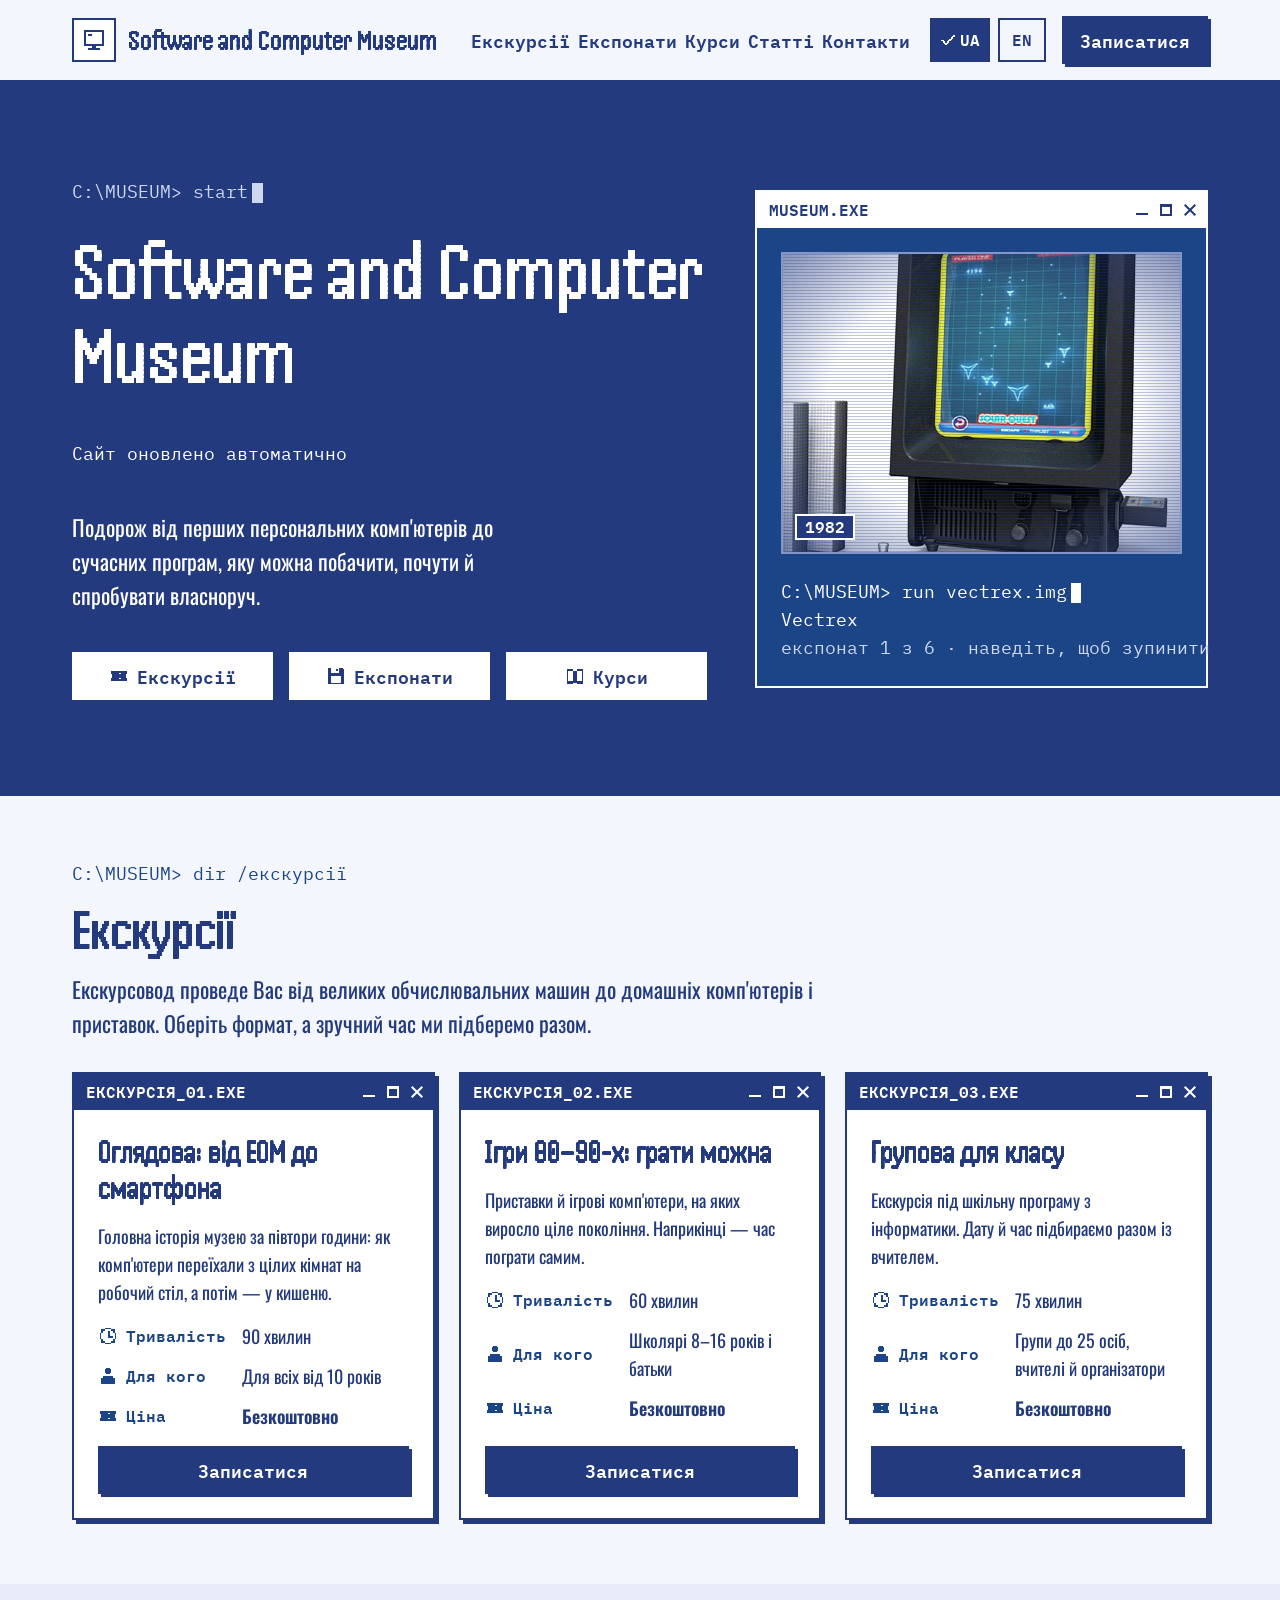
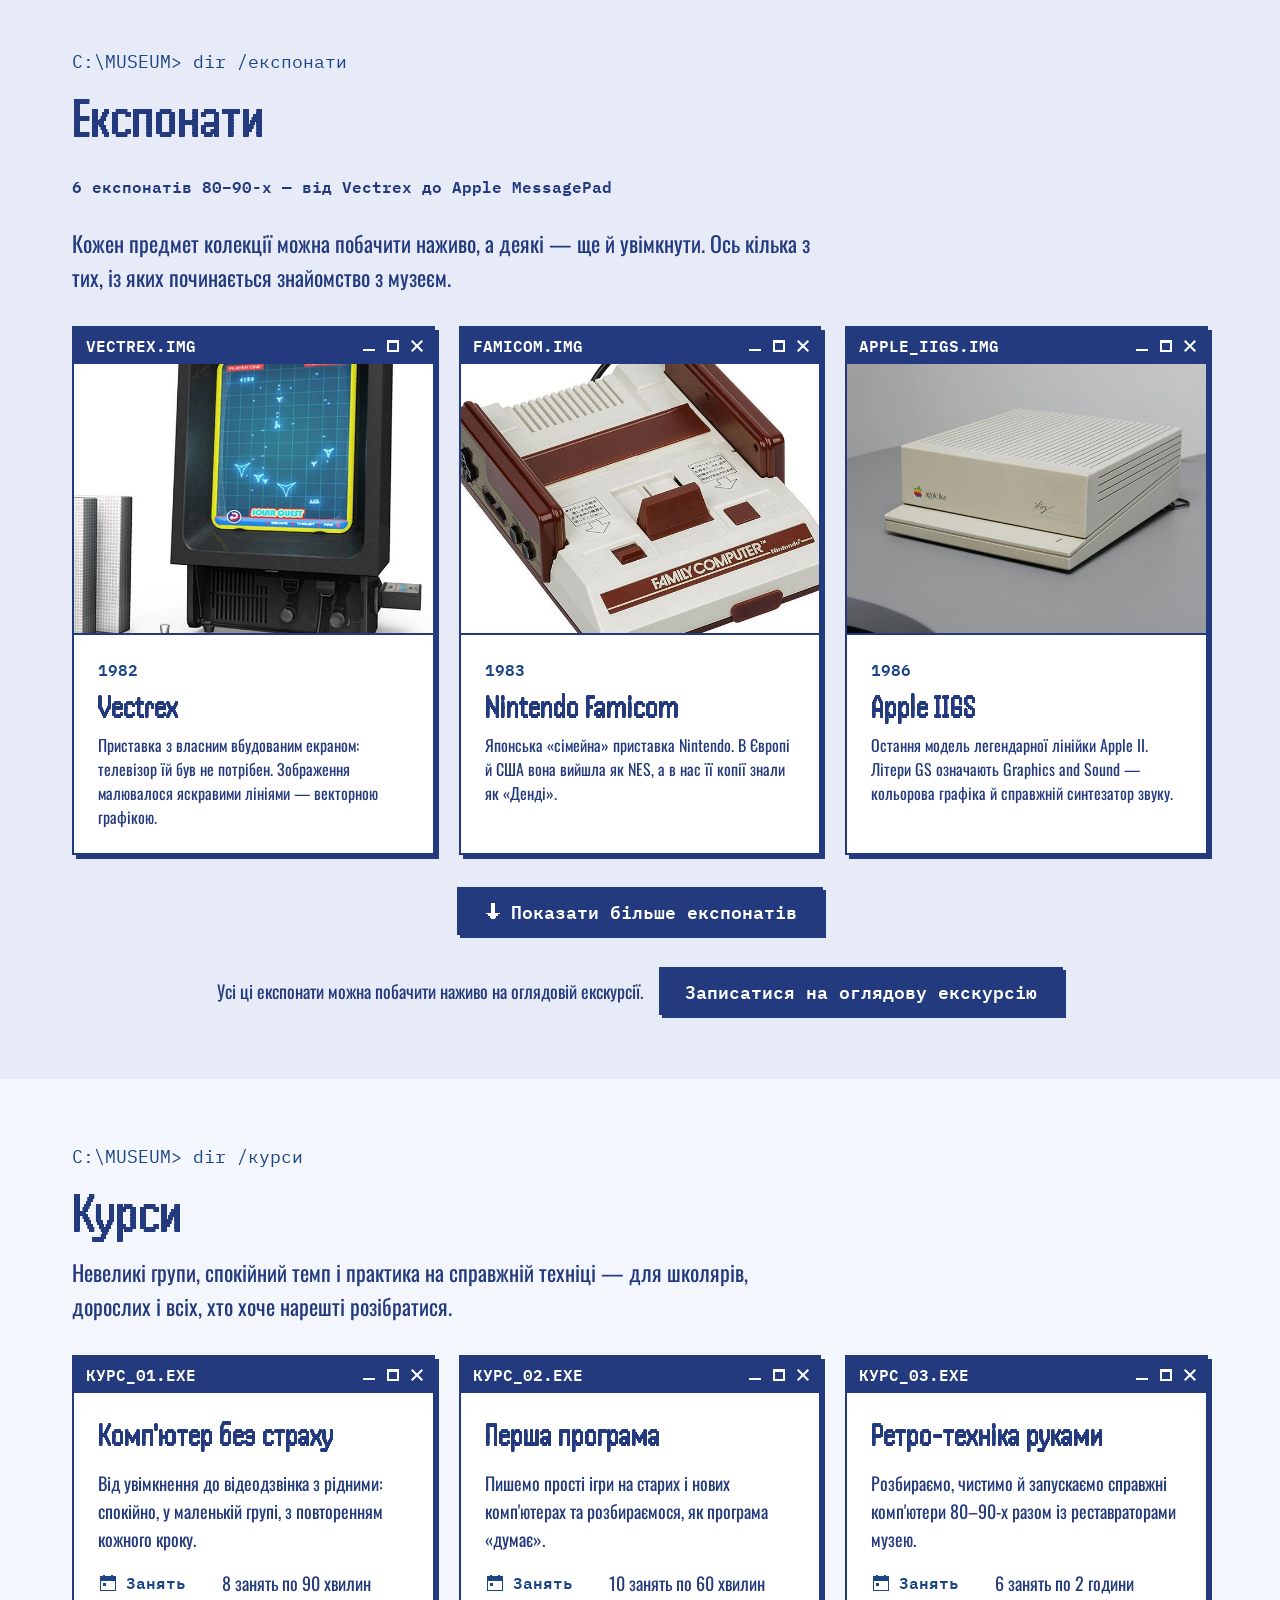
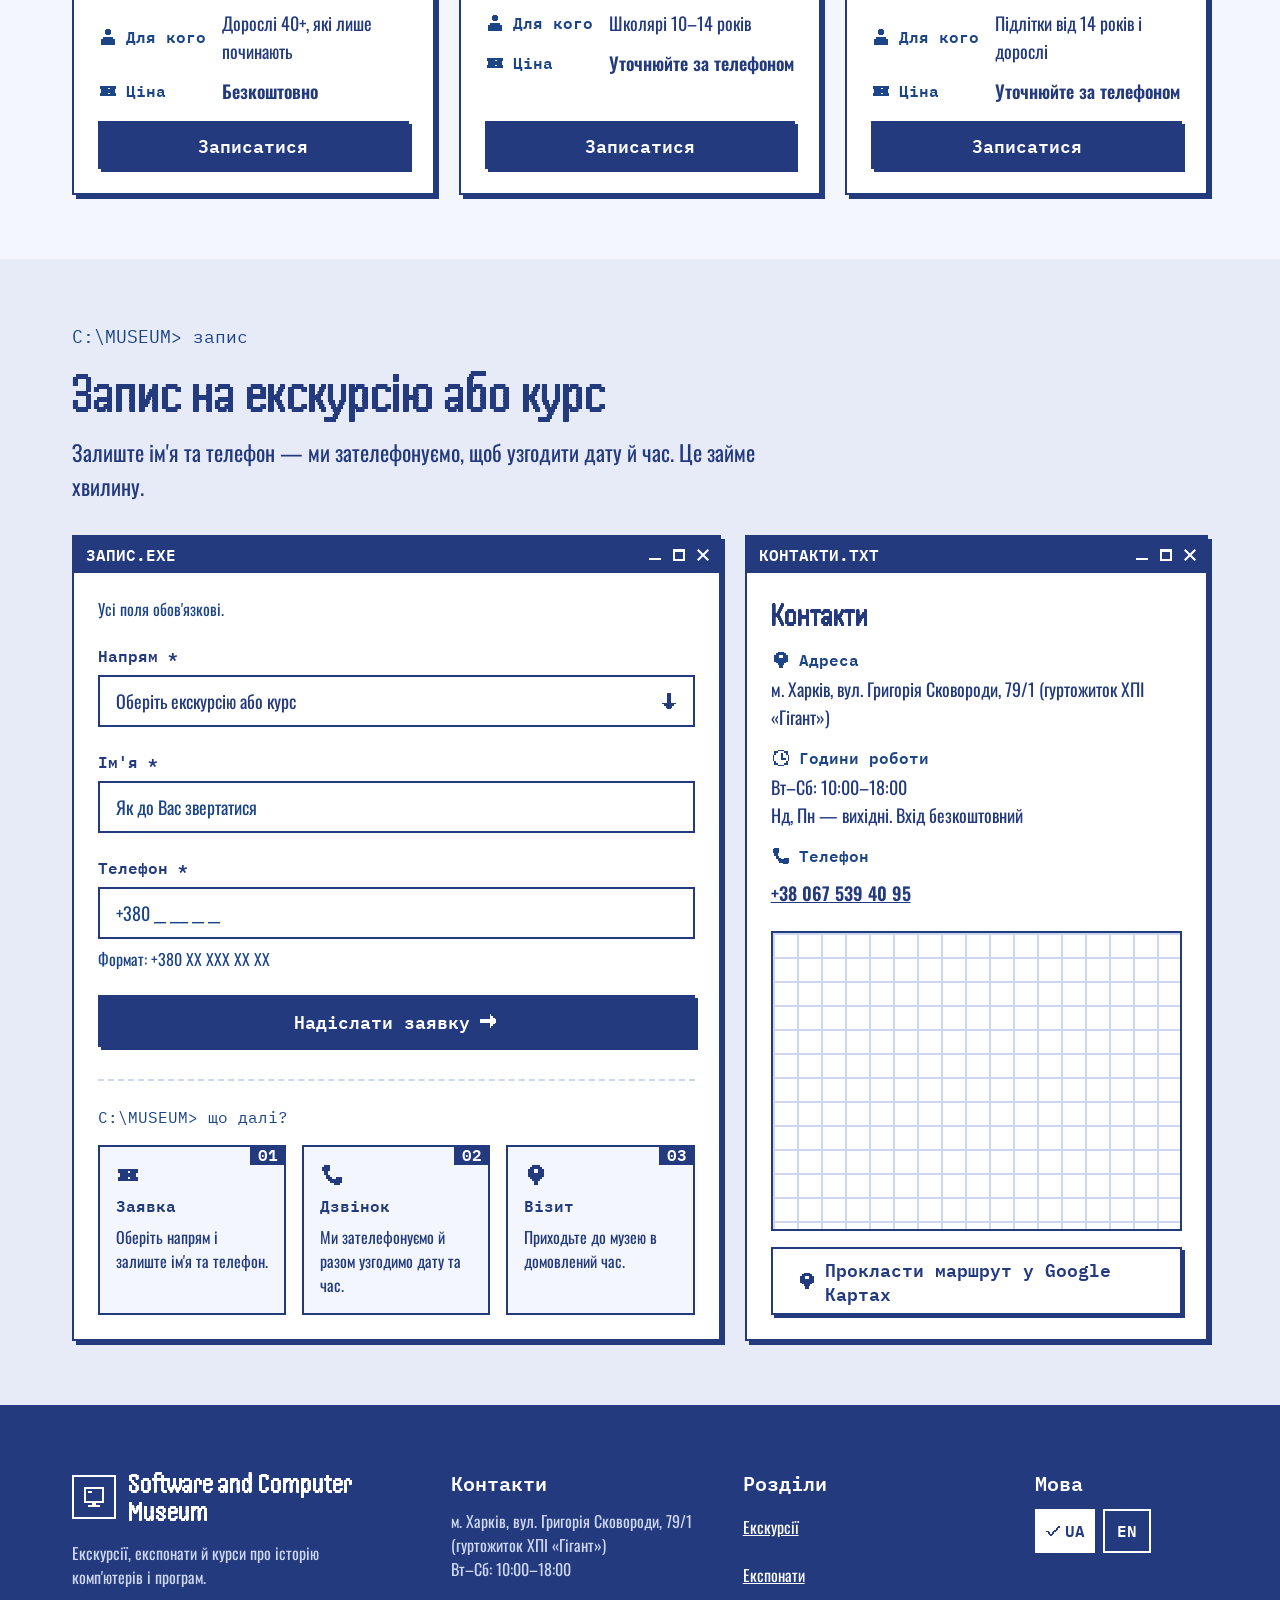
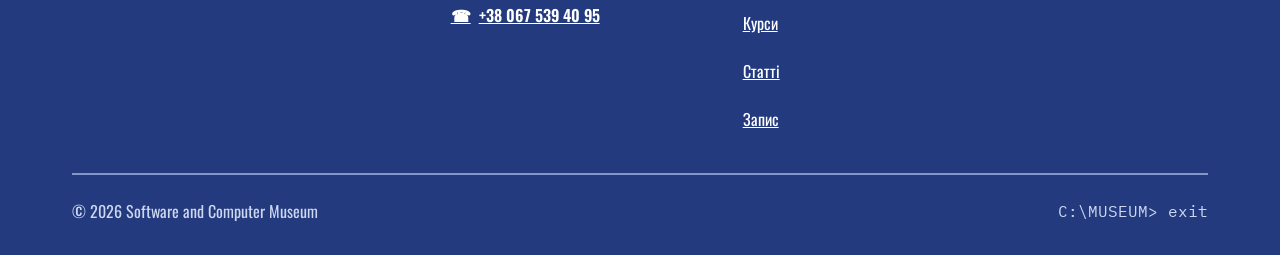
==== index.html @ fd99e664 "Заповнити порожнє місце під формою запису блоком «що далі?» Під кнопкою «Надіслати заявку» — три кро" ====
<!doctype html>
<html lang="uk">
<head>
  <meta charset="utf-8">
  <meta name="viewport" content="width=device-width, initial-scale=1">
  <title>Software and Computer Museum</title>
  <meta name="description" content="Екскурсії, експонати й курси про історію комп'ютерів і програм.">
  <link rel="stylesheet" href="assets/css/fonts.css?v=20261114h">
  <link rel="stylesheet" href="assets/css/tokens.css?v=20261114h">
  <link rel="stylesheet" href="assets/css/site.css?v=20261114h">
</head>
<body id="top">

<!-- Піксельні піктограми 12×12 -->
<svg width="0" height="0" style="position: absolute;" aria-hidden="true" focusable="false">
  <symbol id="ic-monitor" viewBox="0 0 12 12"><path fill-rule="evenodd" shape-rendering="crispEdges" d="M1 1h10v8H1zM2 2v6h8V2zM3 3h2v1H3zM5 9h2v1H5zM3 10h6v1H3z"/></symbol>
  <symbol id="ic-floppy" viewBox="0 0 12 12"><path fill-rule="evenodd" shape-rendering="crispEdges" d="M1 1h9v1h1v9H1zM3 1h5v3H3zM6 2h1v1H6zM3 6h6v4H3z"/></symbol>
  <symbol id="ic-clock" viewBox="0 0 12 12"><path fill-rule="evenodd" shape-rendering="crispEdges" d="M4 1h4v1h2v2h1v4h-1v2H8v1H4v-1H2V8H1V4h1V2h2zM4 2h4v1h1v1h1v4H9v1H8v1H4V9H3V8H2V4h1V3h1zM6 3h1v3h2v1H6z"/></symbol>
  <symbol id="ic-person" viewBox="0 0 12 12"><path fill-rule="evenodd" shape-rendering="crispEdges" d="M5 1h2v1h1v2H7v1H5V4H4V2h1zM3 6h6v1h1v4H2V7h1z"/></symbol>
  <symbol id="ic-ticket" viewBox="0 0 12 12"><path fill-rule="evenodd" shape-rendering="crispEdges" d="M1 3h10v2h-1v2h1v2H1V7h1V5H1zM6 4h1v1H6zM6 7h1v1H6z"/></symbol>
  <symbol id="ic-calendar" viewBox="0 0 12 12"><path fill-rule="evenodd" shape-rendering="crispEdges" d="M1 2h10v9H1zM2 5h8v5H2zM3 1h1v1H3zM8 1h1v1H8zM3 6h2v2H3z"/></symbol>
  <symbol id="ic-arrow-right" viewBox="0 0 12 12"><path shape-rendering="crispEdges" d="M1 5h6V2h1v1h1v1h1v1h1v2h-1v1H9v1H8v1H7V7H1z"/></symbol>
  <symbol id="ic-arrow-down" viewBox="0 0 12 12"><path shape-rendering="crispEdges" d="M5 1V7H2v1h1v1h1v1h1v1h2v-1h1V9h1V8h1V7H7V1z"/></symbol>
  <symbol id="ic-check" viewBox="0 0 12 12"><path shape-rendering="crispEdges" d="M1 6h2v1h1v1h1V7h1V6h1V5h1V4h1V3h1V2h1v2h-1v1H9v1H8v1H7v1H6v1H5v1H4V9H3V8H2V7H1z"/></symbol>
  <symbol id="ic-alert" viewBox="0 0 12 12"><path fill-rule="evenodd" shape-rendering="crispEdges" d="M1 1h10v10H1zM2 2v8h8V2zM5 3h2v4H5zM5 8h2v1H5z"/></symbol>
  <symbol id="ic-phone" viewBox="0 0 12 12"><path fill-rule="evenodd" shape-rendering="crispEdges" d="M2 1h3v3H4v2h1v1h1v1h2V7h3v3h-1v1H7v-1H5V9H4V8H3V6H2V4H1V2h1z"/></symbol>
  <symbol id="ic-pin" viewBox="0 0 12 12"><path fill-rule="evenodd" shape-rendering="crispEdges" d="M4 1h4v1h1v1h1v4H9v1H8v1H7v2H5V9H4V8H3V7H2V3h1V2h1zM5 3h2v2H5z"/></symbol>
  <symbol id="ic-book" viewBox="0 0 12 12"><path fill-rule="evenodd" shape-rendering="crispEdges" d="M1 2h4v1h2V2h4v9H7v-1H5v1H1zM2 3h3v6H2zM7 3h3v6H7z"/></symbol>
  <symbol id="ic-menu" viewBox="0 0 12 12"><path shape-rendering="crispEdges" d="M1 2h10v2H1zM1 5h10v2H1zM1 8h10v2H1z"/></symbol>
  <symbol id="ic-close" viewBox="0 0 12 12"><path shape-rendering="crispEdges" d="M1 1h2v1h1v1h1v1h2V3h1V2h1V1h2v2h-1v1H9v1H8v2h1v1h1v1h1v2H9v-1H8V9H7V8H5v1H4v1H3v1H1V9h1V8h1V7h1V5H3V4H2V3H1z"/></symbol>
</svg>

<a class="skip" href="#main" data-i18n="k1">Перейти до основного вмісту</a>

<!-- 1. ШАПКА -->
<header class="hdr">
  <div class="wrap hdr-bar">
    <a class="logo hdr-logo" href="#top" data-i18n-attr="aria-label:k2" aria-label="Software and Computer Museum — на початок сторінки">
      <span class="logo-box"><svg class="ic i-l" aria-hidden="true"><use href="#ic-monitor"/></svg></span>
      <span class="disp logo-name">Software and Computer Museum</span>
    </a>
    <nav class="nav" data-i18n-attr="aria-label:k4" aria-label="Розділи сторінки">
      <a class="nl" href="#tours" data-section="tours" aria-current="false"><svg class="ic i-s" aria-hidden="true"><use href="#ic-arrow-right"/></svg><span data-i18n="k5">Екскурсії</span></a>
      <a class="nl" href="#exhibits" data-section="exhibits" aria-current="false"><svg class="ic i-s" aria-hidden="true"><use href="#ic-arrow-right"/></svg><span data-i18n="k6">Експонати</span></a>
      <a class="nl" href="#courses" data-section="courses" aria-current="false"><svg class="ic i-s" aria-hidden="true"><use href="#ic-arrow-right"/></svg><span data-i18n="k7">Курси</span></a>
      <a class="nl" href="articles.html" aria-current="false" data-href-uk="articles.html" data-href-en="articles-en.html"><svg class="ic i-s" aria-hidden="true"><use href="#ic-arrow-right"/></svg><span data-i18n="k148">Статті</span></a>
      <a class="nl" href="#contacts" data-section="contacts" aria-current="false"><svg class="ic i-s" aria-hidden="true"><use href="#ic-arrow-right"/></svg><span data-i18n="k8">Контакти</span></a>
    </nav>
    <div class="hdr-actions">
      <div class="langs" role="group" data-i18n-attr="aria-label:k9" aria-label="Мова сайту">
        <button type="button" class="lang" data-lang="uk" aria-pressed="true" data-i18n-attr="aria-label:k10" aria-label="UA — українська"><svg class="ic i-s" aria-hidden="true"><use href="#ic-check"/></svg>UA</button>
        <button type="button" class="lang" data-lang="en" lang="en" aria-pressed="false" data-i18n-attr="aria-label:k12" aria-label="EN — English"><svg class="ic i-s" aria-hidden="true"><use href="#ic-check"/></svg>EN</button>
      </div>
      <a class="btn" href="#booking" data-i18n="k14">Записатися</a>
    </div>
    <button type="button" class="btn btn-ghost burger" aria-expanded="false" aria-controls="mobile-menu">
      <span class="burger-closed" style="display: inline-flex; align-items: center; gap: var(--space-2);"><svg class="ic i-l" aria-hidden="true"><use href="#ic-menu"/></svg><span data-i18n="k15">Меню</span></span>
      <span class="burger-open" style="display: inline-flex; align-items: center; gap: var(--space-2);" hidden><svg class="ic i-l" aria-hidden="true"><use href="#ic-close"/></svg><span class="sr-only" data-i18n="k16">Закрити</span></span>
    </button>
  </div>
  <div class="wrap mmenu" id="mobile-menu" hidden>
    <nav class="mnav" data-i18n-attr="aria-label:k17" aria-label="Розділи сторінки (мобільне меню)">
      <a class="ml" href="#tours" data-section="tours" aria-current="false"><span data-i18n="k5">Екскурсії</span><svg class="ic i-m go" aria-hidden="true"><use href="#ic-arrow-right"/></svg><span class="here" aria-hidden="true"><svg class="ic i-s"><use href="#ic-check"/></svg><span data-i18n="k18">ви тут</span></span></a>
      <a class="ml" href="#exhibits" data-section="exhibits" aria-current="false"><span data-i18n="k6">Експонати</span><svg class="ic i-m go" aria-hidden="true"><use href="#ic-arrow-right"/></svg><span class="here" aria-hidden="true"><svg class="ic i-s"><use href="#ic-check"/></svg><span data-i18n="k18">ви тут</span></span></a>
      <a class="ml" href="#courses" data-section="courses" aria-current="false"><span data-i18n="k7">Курси</span><svg class="ic i-m go" aria-hidden="true"><use href="#ic-arrow-right"/></svg><span class="here" aria-hidden="true"><svg class="ic i-s"><use href="#ic-check"/></svg><span data-i18n="k18">ви тут</span></span></a>
      <a class="ml" href="articles.html" aria-current="false" data-href-uk="articles.html" data-href-en="articles-en.html"><span data-i18n="k148">Статті</span><svg class="ic i-m go" aria-hidden="true"><use href="#ic-arrow-right"/></svg><span class="here" aria-hidden="true"><svg class="ic i-s"><use href="#ic-check"/></svg><span data-i18n="k18">ви тут</span></span></a>
      <a class="ml" href="#contacts" data-section="contacts" aria-current="false"><span data-i18n="k8">Контакти</span><svg class="ic i-m go" aria-hidden="true"><use href="#ic-arrow-right"/></svg><span class="here" aria-hidden="true"><svg class="ic i-s"><use href="#ic-check"/></svg><span data-i18n="k18">ви тут</span></span></a>
    </nav>
    <div class="mmenu-actions">
      <div class="langs" role="group" data-i18n-attr="aria-label:k9" aria-label="Мова сайту">
        <button type="button" class="lang" data-lang="uk" aria-pressed="true" data-i18n-attr="aria-label:k10" aria-label="UA — українська"><svg class="ic i-s" aria-hidden="true"><use href="#ic-check"/></svg>UA</button>
        <button type="button" class="lang" data-lang="en" lang="en" aria-pressed="false" data-i18n-attr="aria-label:k12" aria-label="EN — English"><svg class="ic i-s" aria-hidden="true"><use href="#ic-check"/></svg>EN</button>
      </div>
      <a class="btn" href="#booking" data-close-menu data-i18n="k14">Записатися</a>
    </div>
  </div>
</header>

<main id="main">

<!-- 2. ПЕРШИЙ ЕКРАН -->
<section class="hero" data-theme="dark" aria-labelledby="hero-title">
  <div class="wrap hero-grid">
    <div class="hero-text">
      <p class="mono prompt" aria-hidden="true"><span data-i18n="k19">C:\MUSEUM&gt; start</span><span class="cursor"></span></p>
      <h1 id="hero-title" class="disp h1" data-i18n="k3">Software and Computer Museum</h1>
      <p class="mono">Сайт оновлено автоматично</p>
      <p class="lead" data-i18n="k20">Подорож від перших персональних комп'ютерів до сучасних програм, яку можна побачити, почути й спробувати власноруч.</p>
      <div class="hero-btns">
        <a class="btn" href="#tours"><svg class="ic i-m" aria-hidden="true"><use href="#ic-ticket"/></svg><span data-i18n="k5">Екскурсії</span></a>
        <a class="btn" href="#exhibits"><svg class="ic i-m" aria-hidden="true"><use href="#ic-floppy"/></svg><span data-i18n="k6">Експонати</span></a>
        <a class="btn" href="#courses"><svg class="ic i-m" aria-hidden="true"><use href="#ic-book"/></svg><span data-i18n="k7">Курси</span></a>
      </div>
    </div>
    <div class="win decor" aria-hidden="true">
      <div class="wtitle"><span data-i18n="k21">MUSEUM.EXE</span><span class="wctl"><span></span><span></span><span></span></span></div>
      <div class="decor-body">
        <div class="decor-screen">
          <img class="decor-img" src="assets/img/exhibits/vectrex.jpg" alt="" decoding="async">
          <img class="decor-img decor-next" alt="" decoding="async" hidden>
          <span class="decor-scan"></span>
          <span class="decor-year mono">1982</span>
        </div>
        <pre class="mono decor-pre"><span class="decor-cmd">C:\MUSEUM&gt; run vectrex.img</span><span class="cursor decor-cursor"></span>
<span class="decor-name">Vectrex</span>
<span class="muted decor-count">експонат 1 з 6 · наведіть, щоб зупинити</span></pre>
      </div>
    </div>
  </div>
</section>

<!-- 3. ЕКСКУРСІЇ -->
<section id="tours" class="sec" aria-labelledby="tours-title">
  <div class="wrap">
    <div class="sec-head">
      <p class="mono prompt" aria-hidden="true" data-i18n="k24">C:\MUSEUM&gt; dir /екскурсії</p>
      <h2 id="tours-title" class="disp h2" data-i18n="k5">Екскурсії</h2>
      <p class="lead" data-i18n="k25">Екскурсовод проведе Вас від великих обчислювальних машин до домашніх комп'ютерів і приставок. Оберіть формат, а зручний час ми підберемо разом.</p>
    </div>
    <div class="g3">

      <article class="win card">
        <div class="wtitle" aria-hidden="true"><span data-i18n="k26">ЕКСКУРСІЯ_01.EXE</span><span class="wctl"><span></span><span></span><span></span></span></div>
        <div class="winbody">
          <h3 class="disp ct" data-i18n="k27">Оглядова: від ЕОМ до смартфона</h3>
          <p data-i18n="k28">Головна історія музею за півтори години: як комп'ютери переїхали з цілих кімнат на робочий стіл, а потім — у кишеню.</p>
          <dl class="facts">
            <dt class="lbl"><svg class="ic i-m" aria-hidden="true"><use href="#ic-clock"/></svg><span data-i18n="k29">Тривалість</span></dt>
            <dd data-i18n="k30">90 хвилин</dd>
            <dt class="lbl"><svg class="ic i-m" aria-hidden="true"><use href="#ic-person"/></svg><span data-i18n="k31">Для кого</span></dt>
            <dd data-i18n="k32">Для всіх від 10 років</dd>
            <dt class="lbl"><svg class="ic i-m" aria-hidden="true"><use href="#ic-ticket"/></svg><span data-i18n="k33">Ціна</span></dt>
            <dd class="price"><strong data-i18n="k34">Безкоштовно</strong></dd>
          </dl>
          <a class="btn" href="#booking" data-book="t1" data-i18n="k14" data-i18n-attr="aria-label:k36" aria-label="Записатися на оглядову екскурсію">Записатися</a>
        </div>
      </article>

      <article class="win card">
        <div class="wtitle" aria-hidden="true"><span data-i18n="k37">ЕКСКУРСІЯ_02.EXE</span><span class="wctl"><span></span><span></span><span></span></span></div>
        <div class="winbody">
          <h3 class="disp ct" data-i18n="k38">Ігри 80–90-х: грати можна</h3>
          <p data-i18n="k39">Приставки й ігрові комп'ютери, на яких виросло ціле покоління. Наприкінці — час пограти самим.</p>
          <dl class="facts">
            <dt class="lbl"><svg class="ic i-m" aria-hidden="true"><use href="#ic-clock"/></svg><span data-i18n="k29">Тривалість</span></dt>
            <dd data-i18n="k40">60 хвилин</dd>
            <dt class="lbl"><svg class="ic i-m" aria-hidden="true"><use href="#ic-person"/></svg><span data-i18n="k31">Для кого</span></dt>
            <dd data-i18n="k41">Школярі 8–16 років і батьки</dd>
            <dt class="lbl"><svg class="ic i-m" aria-hidden="true"><use href="#ic-ticket"/></svg><span data-i18n="k33">Ціна</span></dt>
            <dd class="price"><strong data-i18n="k42">Безкоштовно</strong></dd>
          </dl>
          <a class="btn" href="#booking" data-book="t2" data-i18n="k14" data-i18n-attr="aria-label:k43" aria-label="Записатися на екскурсію «Ігри 80–90-х»">Записатися</a>
        </div>
      </article>

      <article class="win card">
        <div class="wtitle" aria-hidden="true"><span data-i18n="k44">ЕКСКУРСІЯ_03.EXE</span><span class="wctl"><span></span><span></span><span></span></span></div>
        <div class="winbody">
          <h3 class="disp ct" data-i18n="k45">Групова для класу</h3>
          <p data-i18n="k46">Екскурсія під шкільну програму з інформатики. Дату й час підбираємо разом із вчителем.</p>
          <dl class="facts">
            <dt class="lbl"><svg class="ic i-m" aria-hidden="true"><use href="#ic-clock"/></svg><span data-i18n="k29">Тривалість</span></dt>
            <dd data-i18n="k47">75 хвилин</dd>
            <dt class="lbl"><svg class="ic i-m" aria-hidden="true"><use href="#ic-person"/></svg><span data-i18n="k31">Для кого</span></dt>
            <dd data-i18n="k48">Групи до 25 осіб, вчителі й організатори</dd>
            <dt class="lbl"><svg class="ic i-m" aria-hidden="true"><use href="#ic-ticket"/></svg><span data-i18n="k33">Ціна</span></dt>
            <dd class="price"><strong data-i18n="k49">Безкоштовно</strong></dd>
          </dl>
          <a class="btn" href="#booking" data-book="t3" data-i18n="k14" data-i18n-attr="aria-label:k50" aria-label="Записатися на групову екскурсію для класу">Записатися</a>
        </div>
      </article>

    </div>
  </div>
</section>

<!-- 4. ЕКСПОНАТИ -->
<section id="exhibits" class="sec sec-alt" aria-labelledby="exhibits-title">
  <div class="wrap">
    <div class="sec-head">
      <p class="mono prompt" aria-hidden="true" data-i18n="k51">C:\MUSEUM&gt; dir /експонати</p>
      <h2 id="exhibits-title" class="disp h2" data-i18n="k6">Експонати</h2>
      <p class="lbl" data-i18n="k147">6 експонатів 80–90-х — від Vectrex до Apple MessagePad</p>
      <p class="lead" data-i18n="k52">Кожен предмет колекції можна побачити наживо, а деякі — ще й увімкнути. Ось кілька з тих, із яких починається знайомство з музеєм.</p>
    </div>
    <div class="g3" id="exhibits-grid">

      <article class="win card card-exhibit">
        <div class="wtitle" aria-hidden="true"><span data-i18n="k53">VECTREX.IMG</span><span class="wctl"><span></span><span></span><span></span></span></div>
        <div class="ph ph-photo">
          <img src="assets/img/exhibits/vectrex.jpg" alt="Ігрова приставка Vectrex із вбудованим векторним екраном і контролером" data-i18n-attr="alt:k54" loading="lazy" decoding="async">
        </div>
        <div class="winbody">
          <p class="lbl year">1982</p>
          <h3 class="disp ct" data-i18n="k56">Vectrex</h3>
          <p class="exhibit-text" data-i18n="k57">Приставка з власним вбудованим екраном: телевізор їй був не потрібен. Зображення малювалося яскравими лініями — векторною графікою.</p>
        </div>
      </article>

      <article class="win card card-exhibit">
        <div class="wtitle" aria-hidden="true"><span data-i18n="k58">FAMICOM.IMG</span><span class="wctl"><span></span><span></span><span></span></span></div>
        <div class="ph ph-photo">
          <img src="assets/img/exhibits/nintendo-famicom.jpg" alt="Ігрова приставка Nintendo Famicom із двома джойстиками" data-i18n-attr="alt:k59" loading="lazy" decoding="async">
        </div>
        <div class="winbody">
          <p class="lbl year">1983</p>
          <h3 class="disp ct" data-i18n="k60">Nintendo Famicom</h3>
          <p class="exhibit-text" data-i18n="k61">Японська «сімейна» приставка Nintendo. В Європі й США вона вийшла як NES, а в нас її копії знали як «Денді».</p>
        </div>
      </article>

      <article class="win card card-exhibit">
        <div class="wtitle" aria-hidden="true"><span data-i18n="k62">APPLE_IIGS.IMG</span><span class="wctl"><span></span><span></span><span></span></span></div>
        <div class="ph ph-photo">
          <img src="assets/img/exhibits/apple-iigs.jpg" alt="Персональний комп'ютер Apple IIGS із монітором і клавіатурою" data-i18n-attr="alt:k63" loading="lazy" decoding="async">
        </div>
        <div class="winbody">
          <p class="lbl year">1986</p>
          <h3 class="disp ct" data-i18n="k64">Apple IIGS</h3>
          <p class="exhibit-text" data-i18n="k65">Остання модель легендарної лінійки Apple II. Літери GS означають Graphics and Sound — кольорова графіка й справжній синтезатор звуку.</p>
        </div>
      </article>

      <article class="win card card-exhibit">
        <div class="wtitle" aria-hidden="true"><span data-i18n="k66">T1100PLUS.IMG</span><span class="wctl"><span></span><span></span><span></span></span></div>
        <div class="ph ph-photo">
          <img src="assets/img/exhibits/toshiba-t1100-plus.jpg" alt="Портативний комп'ютер Toshiba T1100 Plus із розкладним РК-екраном" data-i18n-attr="alt:k67" loading="lazy" decoding="async">
        </div>
        <div class="winbody">
          <p class="lbl year">1986</p>
          <h3 class="disp ct" data-i18n="k68">Toshiba T1100 Plus</h3>
          <p class="exhibit-text" data-i18n="k69">Один із перших ноутбуків, сумісних з IBM PC: розкладний рідкокристалічний екран, дисковод 3,5″ і робота від акумулятора.</p>
        </div>
      </article>

      <article class="win card card-exhibit">
        <div class="wtitle" aria-hidden="true"><span data-i18n="k70">AMIGA600.IMG</span><span class="wctl"><span></span><span></span><span></span></span></div>
        <div class="ph ph-photo">
          <img src="assets/img/exhibits/commodore-amiga-600.jpg" alt="Домашній комп'ютер Commodore Amiga 600 — компактна клавіатура-системний блок" data-i18n-attr="alt:k71" loading="lazy" decoding="async">
        </div>
        <div class="winbody">
          <p class="lbl year">1992</p>
          <h3 class="disp ct" data-i18n="k72">Commodore Amiga 600</h3>
          <p class="exhibit-text" data-i18n="k73">Компактна Amiga, де весь комп'ютер сховано в клавіатуру. Її любили за ігри, музику й графіку.</p>
        </div>
      </article>

      <article class="win card card-exhibit">
        <div class="wtitle" aria-hidden="true"><span data-i18n="k74">NEWTON.IMG</span><span class="wctl"><span></span><span></span><span></span></span></div>
        <div class="ph ph-photo">
          <img src="assets/img/exhibits/apple-messagepad.jpg" alt="Кишеньковий комп'ютер Apple MessagePad зі стилусом" data-i18n-attr="alt:k75" loading="lazy" decoding="async">
        </div>
        <div class="winbody">
          <p class="lbl year">1993</p>
          <h3 class="disp ct" data-i18n="k76">Apple MessagePad</h3>
          <p class="exhibit-text" data-i18n="k77">Кишеньковий комп'ютер на Newton OS, який розпізнавав рукописний текст. Далекий предок смартфона, що лежить у Вашій кишені.</p>
        </div>
      </article>

    </div>
    <!-- «Показати більше»: app.js спершу показує 3 експонати, кнопка відкриває решту. Без JS видно всі. -->
    <div class="more" hidden>
      <button type="button" class="btn" aria-controls="exhibits-grid" aria-expanded="false"><svg class="ic i-m" aria-hidden="true"><use href="#ic-arrow-down"/></svg><span data-i18n="k78">Показати більше експонатів</span></button>
    </div>
    <!-- Заклик до запису: експонати ведуть до оглядової екскурсії (не з макета) -->
    <div class="exhibits-cta">
      <p data-i18n="k146">Усі ці експонати можна побачити наживо на оглядовій екскурсії.</p>
      <a class="btn" href="#booking" data-book="t1" data-i18n="k36">Записатися на оглядову екскурсію</a>
    </div>
  </div>
</section>

<!-- 5. КУРСИ -->
<section id="courses" class="sec" aria-labelledby="courses-title">
  <div class="wrap">
    <div class="sec-head">
      <p class="mono prompt" aria-hidden="true" data-i18n="k80">C:\MUSEUM&gt; dir /курси</p>
      <h2 id="courses-title" class="disp h2" data-i18n="k7">Курси</h2>
      <p class="lead" data-i18n="k81">Невеликі групи, спокійний темп і практика на справжній техніці — для школярів, дорослих і всіх, хто хоче нарешті розібратися.</p>
    </div>
    <div class="g3">

      <article class="win card">
        <div class="wtitle" aria-hidden="true"><span data-i18n="k82">КУРС_01.EXE</span><span class="wctl"><span></span><span></span><span></span></span></div>
        <div class="winbody">
          <h3 class="disp ct" data-i18n="k83">Комп'ютер без страху</h3>
          <p data-i18n="k84">Від увімкнення до відеодзвінка з рідними: спокійно, у маленькій групі, з повторенням кожного кроку.</p>
          <dl class="facts">
            <dt class="lbl"><svg class="ic i-m" aria-hidden="true"><use href="#ic-calendar"/></svg><span data-i18n="k85">Занять</span></dt>
            <dd data-i18n="k86">8 занять по 90 хвилин</dd>
            <dt class="lbl"><svg class="ic i-m" aria-hidden="true"><use href="#ic-person"/></svg><span data-i18n="k31">Для кого</span></dt>
            <dd data-i18n="k87">Дорослі 40+, які лише починають</dd>
            <dt class="lbl"><svg class="ic i-m" aria-hidden="true"><use href="#ic-ticket"/></svg><span data-i18n="k33">Ціна</span></dt>
            <dd class="price"><strong data-i18n="k88">Безкоштовно</strong></dd>
          </dl>
          <a class="btn" href="#booking" data-book="c1" data-i18n="k14" data-i18n-attr="aria-label:k89" aria-label="Записатися на курс «Комп'ютер без страху»">Записатися</a>
        </div>
      </article>

      <article class="win card">
        <div class="wtitle" aria-hidden="true"><span data-i18n="k90">КУРС_02.EXE</span><span class="wctl"><span></span><span></span><span></span></span></div>
        <div class="winbody">
          <h3 class="disp ct" data-i18n="k91">Перша програма</h3>
          <p data-i18n="k92">Пишемо прості ігри на старих і нових комп'ютерах та розбираємося, як програма «думає».</p>
          <dl class="facts">
            <dt class="lbl"><svg class="ic i-m" aria-hidden="true"><use href="#ic-calendar"/></svg><span data-i18n="k85">Занять</span></dt>
            <dd data-i18n="k93">10 занять по 60 хвилин</dd>
            <dt class="lbl"><svg class="ic i-m" aria-hidden="true"><use href="#ic-person"/></svg><span data-i18n="k31">Для кого</span></dt>
            <dd data-i18n="k94">Школярі 10–14 років</dd>
            <dt class="lbl"><svg class="ic i-m" aria-hidden="true"><use href="#ic-ticket"/></svg><span data-i18n="k33">Ціна</span></dt>
            <dd class="price"><strong data-i18n="k95">Уточнюйте за телефоном</strong></dd>
          </dl>
          <a class="btn" href="#booking" data-book="c2" data-i18n="k14" data-i18n-attr="aria-label:k96" aria-label="Записатися на курс «Перша програма»">Записатися</a>
        </div>
      </article>

      <article class="win card">
        <div class="wtitle" aria-hidden="true"><span data-i18n="k97">КУРС_03.EXE</span><span class="wctl"><span></span><span></span><span></span></span></div>
        <div class="winbody">
          <h3 class="disp ct" data-i18n="k98">Ретро-техніка руками</h3>
          <p data-i18n="k99">Розбираємо, чистимо й запускаємо справжні комп'ютери 80–90-х разом із реставраторами музею.</p>
          <dl class="facts">
            <dt class="lbl"><svg class="ic i-m" aria-hidden="true"><use href="#ic-calendar"/></svg><span data-i18n="k85">Занять</span></dt>
            <dd data-i18n="k100">6 занять по 2 години</dd>
            <dt class="lbl"><svg class="ic i-m" aria-hidden="true"><use href="#ic-person"/></svg><span data-i18n="k31">Для кого</span></dt>
            <dd data-i18n="k101">Підлітки від 14 років і дорослі</dd>
            <dt class="lbl"><svg class="ic i-m" aria-hidden="true"><use href="#ic-ticket"/></svg><span data-i18n="k33">Ціна</span></dt>
            <dd class="price"><strong data-i18n="k102">Уточнюйте за телефоном</strong></dd>
          </dl>
          <a class="btn" href="#booking" data-book="c3" data-i18n="k14" data-i18n-attr="aria-label:k103" aria-label="Записатися на курс «Ретро-техніка руками»">Записатися</a>
        </div>
      </article>

    </div>
  </div>
</section>

<!-- 6–7. ФОРМА ЗАПИСУ + КОНТАКТИ -->
<section id="booking" class="sec sec-alt" aria-labelledby="booking-title">
  <div class="wrap">
    <div class="sec-head">
      <p class="mono prompt" aria-hidden="true" data-i18n="k104">C:\MUSEUM&gt; запис</p>
      <h2 id="booking-title" class="disp h2" data-i18n="k105">Запис на екскурсію або курс</h2>
      <p class="lead" data-i18n="k106">Залиште ім'я та телефон — ми зателефонуємо, щоб узгодити дату й час. Це займе хвилину.</p>
    </div>
    <div class="two">

      <div class="win win-booking">
        <div class="wtitle" aria-hidden="true"><span data-i18n="k107">ЗАПИС.EXE</span><span class="wctl"><span></span><span></span><span></span></span></div>
        <div class="winbody">
          <form id="booking-form" class="form" novalidate>
            <p class="caption muted" data-i18n="k108">Усі поля обов'язкові.</p>
            <div class="fgroup">
              <label for="f-dir" class="lbl"><span data-i18n="k109">Напрям</span><span aria-hidden="true"> *</span></label>
              <div class="select-wrap">
                <select id="f-dir" name="direction" class="field" aria-required="true" aria-invalid="false" aria-describedby="f-dir-err">
                  <option value="" data-i18n="k110">Оберіть екскурсію або курс</option>
                  <optgroup label="Екскурсії" data-i18n-attr="label:k5">
                    <option value="t1" data-i18n="k111">Оглядова екскурсія</option>
                    <option value="t2" data-i18n="k112">Ігри 80–90-х</option>
                    <option value="t3" data-i18n="k45">Групова для класу</option>
                  </optgroup>
                  <optgroup label="Курси" data-i18n-attr="label:k7">
                    <option value="c1" data-i18n="k83">Комп'ютер без страху</option>
                    <option value="c2" data-i18n="k91">Перша програма</option>
                    <option value="c3" data-i18n="k98">Ретро-техніка руками</option>
                  </optgroup>
                </select>
                <svg class="ic i-m" aria-hidden="true"><use href="#ic-arrow-down"/></svg>
              </div>
              <p id="f-dir-err" class="ferr" hidden><svg class="ic i-m" aria-hidden="true"><use href="#ic-alert"/></svg><span data-i18n="k113">Оберіть екскурсію або курс зі списку.</span></p>
            </div>
            <div class="fgroup">
              <label for="f-name" class="lbl"><span data-i18n="k114">Ім'я</span><span aria-hidden="true"> *</span></label>
              <input id="f-name" name="name" class="field" type="text" autocomplete="name" placeholder="Як до Вас звертатися" data-i18n-attr="placeholder:k115" aria-required="true" aria-invalid="false" aria-describedby="f-name-err">
              <p id="f-name-err" class="ferr" hidden><svg class="ic i-m" aria-hidden="true"><use href="#ic-alert"/></svg><span data-i18n="k116">Вкажіть, як до Вас звертатися.</span></p>
            </div>
            <div class="fgroup">
              <label for="f-phone" class="lbl"><span data-i18n="k117">Телефон</span><span aria-hidden="true"> *</span></label>
              <input id="f-phone" name="phone" class="field" type="tel" inputmode="tel" autocomplete="tel" placeholder="+380 __ ___ __ __" aria-required="true" aria-invalid="false" aria-describedby="f-phone-hint f-phone-err">
              <p id="f-phone-hint" class="caption muted" data-i18n="k118">Формат: +380 XX XXX XX XX</p>
              <p id="f-phone-err" class="ferr" hidden><svg class="ic i-m" aria-hidden="true"><use href="#ic-alert"/></svg><span data-i18n="k119">Перевірте номер: потрібно +380 і ще 9 цифр.</span></p>
            </div>
            <div id="f-fail" class="fail" tabindex="-1" hidden>
              <svg class="ic i-m" aria-hidden="true"><use href="#ic-alert"/></svg>
              <p><strong data-i18n="k120">Не вдалося надіслати заявку.</strong> <span data-i18n="k121">Дані, які Ви ввели, збережено — спробуйте ще раз або зателефонуйте нам:</span> <a href="tel:+380675394095" data-i18n-attr="aria-label:k122" aria-label="Зателефонувати в музей: +38 067 539 40 95">+38 067 539 40 95</a>.</p>
            </div>
            <button id="f-submit" type="submit" class="btn btn-block">
              <span class="when-idle" style="display: inline-flex; align-items: center; gap: var(--space-2);"><span data-i18n="k123">Надіслати заявку</span><svg class="ic i-m" aria-hidden="true"><use href="#ic-arrow-right"/></svg></span>
              <span class="when-busy" style="display: inline-flex; align-items: center; gap: var(--space-2);" hidden><svg class="ic i-m" aria-hidden="true"><use href="#ic-clock"/></svg><span data-i18n="k124">Надсилаємо заявку…</span></span>
            </button>
          </form>
          <div id="f-success" class="success" tabindex="-1" hidden>
            <span class="success-mark"><svg class="ic i-xxl" aria-hidden="true"><use href="#ic-check"/></svg></span>
            <h3 class="disp ct" data-i18n="k125">Дякуємо!</h3>
            <p data-i18n="k126">Ми зателефонуємо Вам найближчим часом.</p>
            <p class="caption muted"><span data-i18n="k127">Ваша заявка:</span> <span id="f-sent-label"></span></p>
            <button id="f-again" type="button" class="btn btn-ghost" data-i18n="k128">Надіслати ще одну заявку</button>
          </div>
          <div class="steps" aria-labelledby="steps-title">
            <p id="steps-title" class="mono steps-title" data-i18n="k150">C:\MUSEUM&gt; що далі?</p>
            <ol class="steps-list">
              <li class="step">
                <span class="step-num" aria-hidden="true">01</span>
                <svg class="ic i-l step-ic" aria-hidden="true"><use href="#ic-ticket"/></svg>
                <span class="lbl step-head" data-i18n="k151">Заявка</span>
                <span class="step-text" data-i18n="k152">Оберіть напрям і залиште ім'я та телефон.</span>
              </li>
              <li class="step">
                <span class="step-num" aria-hidden="true">02</span>
                <svg class="ic i-l step-ic" aria-hidden="true"><use href="#ic-phone"/></svg>
                <span class="lbl step-head" data-i18n="k153">Дзвінок</span>
                <span class="step-text" data-i18n="k154">Ми зателефонуємо й разом узгодимо дату та час.</span>
              </li>
              <li class="step">
                <span class="step-num" aria-hidden="true">03</span>
                <svg class="ic i-l step-ic" aria-hidden="true"><use href="#ic-pin"/></svg>
                <span class="lbl step-head" data-i18n="k155">Візит</span>
                <span class="step-text" data-i18n="k156">Приходьте до музею в домовлений час.</span>
              </li>
            </ol>
          </div>
        </div>
      </div>

      <div id="contacts" class="win">
        <div class="wtitle" aria-hidden="true"><span data-i18n="k129">КОНТАКТИ.TXT</span><span class="wctl"><span></span><span></span><span></span></span></div>
        <div class="winbody contacts-body">
          <h3 class="disp ct" data-i18n="k8">Контакти</h3>
          <dl class="contact-list">
            <div>
              <dt class="lbl"><svg class="ic i-m" aria-hidden="true"><use href="#ic-pin"/></svg><span data-i18n="k130">Адреса</span></dt>
              <dd class="price"><span data-i18n="k131">м. Харків, вул. Григорія Сковороди, 79/1 (гуртожиток ХПІ «Гігант»)</span></dd>
            </div>
            <div>
              <dt class="lbl"><svg class="ic i-m" aria-hidden="true"><use href="#ic-clock"/></svg><span data-i18n="k132">Години роботи</span></dt>
              <dd><span data-i18n="k133">Вт–Сб: 10:00–18:00</span><br><span data-i18n="k134">Нд, Пн — вихідні. Вхід безкоштовний</span></dd>
            </div>
            <div>
              <dt class="lbl"><svg class="ic i-m" aria-hidden="true"><use href="#ic-phone"/></svg><span data-i18n="k117">Телефон</span></dt>
              <dd class="price"><a class="tel" href="tel:+380675394095" data-i18n-attr="aria-label:k122" aria-label="Зателефонувати в музей: +38 067 539 40 95">+38 067 539 40 95</a></dd>
            </div>
          </dl>
          <div class="ph ph-map">
            <iframe src="https://www.google.com/maps?q=50.026563,36.218061&amp;z=16&amp;output=embed" title="Карта: музей у Харкові, вул. Григорія Сковороди, 79/1" data-i18n-attr="title:k135" loading="lazy" referrerpolicy="no-referrer-when-downgrade"></iframe>
          </div>
          <a class="btn btn-ghost" href="https://www.google.com/maps/dir/?api=1&amp;destination=50.026563,36.218061" target="_blank" rel="noopener" data-i18n-attr="aria-label:k137" aria-label="Прокласти маршрут у Google Картах (відкриється в новій вкладці)"><svg class="ic i-m" aria-hidden="true"><use href="#ic-pin"/></svg><span data-i18n="k138">Прокласти маршрут у Google Картах</span></a>
        </div>
      </div>

    </div>
  </div>
</section>

</main>

<!-- 8. ПІДВАЛ -->
<footer class="ftr" data-theme="dark">
  <div class="wrap ftr-inner">
    <div class="ftr-grid">
      <div class="ftr-col ftr-about">
        <a class="logo" href="#top" data-i18n-attr="aria-label:k2" aria-label="Software and Computer Museum — на початок сторінки">
          <span class="logo-box"><svg class="ic i-l" aria-hidden="true"><use href="#ic-monitor"/></svg></span>
          <span class="disp logo-name">Software and Computer Museum</span>
        </a>
        <p class="caption muted" data-i18n="k139">Екскурсії, експонати й курси про історію комп'ютерів і програм.</p>
      </div>
      <div class="ftr-col">
        <p class="h4" data-i18n="k8">Контакти</p>
        <p class="caption muted"><span data-i18n="k131">м. Харків, вул. Григорія Сковороди, 79/1 (гуртожиток ХПІ «Гігант»)</span><br><span data-i18n="k133">Вт–Сб: 10:00–18:00</span></p>
        <a class="ftr-link" href="tel:+380675394095" style="font-weight: 600;" data-i18n-attr="aria-label:k122" aria-label="Зателефонувати в музей: +38 067 539 40 95">+38 067 539 40 95</a>
      </div>
      <nav class="ftr-col ftr-nav" data-i18n-attr="aria-label:k140" aria-label="Розділи сторінки (підвал)">
        <p class="h4" data-i18n="k141">Розділи</p>
        <a class="ftr-link" href="#tours" data-i18n="k5">Екскурсії</a>
        <a class="ftr-link" href="#exhibits" data-i18n="k6">Експонати</a>
        <a class="ftr-link" href="#courses" data-i18n="k7">Курси</a>
        <a class="ftr-link" href="articles.html" data-href-uk="articles.html" data-href-en="articles-en.html" data-i18n="k148">Статті</a>
        <a class="ftr-link" href="#booking" data-i18n="k142">Запис</a>
      </nav>
      <div class="ftr-col">
        <p class="h4" data-i18n="k143">Мова</p>
        <div class="langs" role="group" data-i18n-attr="aria-label:k9" aria-label="Мова сайту">
          <button type="button" class="lang" data-lang="uk" aria-pressed="true" data-i18n-attr="aria-label:k10" aria-label="UA — українська"><svg class="ic i-s" aria-hidden="true"><use href="#ic-check"/></svg>UA</button>
          <button type="button" class="lang" data-lang="en" lang="en" aria-pressed="false" data-i18n-attr="aria-label:k12" aria-label="EN — English"><svg class="ic i-s" aria-hidden="true"><use href="#ic-check"/></svg>EN</button>
        </div>
      </div>
    </div>
    <div class="ftr-bottom">
      <p class="caption muted" data-i18n="k144">© 2026 Software and Computer Museum</p>
      <p class="mono muted" style="margin: 0;" aria-hidden="true" data-i18n="k145">C:\MUSEUM&gt; exit</p>
    </div>
  </div>
</footer>

<script src="assets/js/content.uk.js?v=20261114h"></script>
<script src="assets/js/content.en.js?v=20261114h"></script>
<script src="assets/js/booking.js?v=20261114h"></script>
<script src="assets/js/app.js?v=20261114h"></script>
</body>
</html>
---- assets/css/fonts.css ----
/* Шрифти з власного сервера (раніше — Google Fonts). Ліцензія SIL OFL 1.1: assets/fonts/OFL-*.txt */

/* Handjet 600, cyrillic-ext */
@font-face {
  font-family: 'Handjet'; font-style: normal; font-weight: 600; font-display: swap;
  src: url('../fonts/Handjet-cyrillic-ext-600.woff2') format('woff2');
  unicode-range: U+0460-052F, U+1C80-1C8A, U+20B4, U+2DE0-2DFF, U+A640-A69F, U+FE2E-FE2F;
}
/* Handjet 600, cyrillic */
@font-face {
  font-family: 'Handjet'; font-style: normal; font-weight: 600; font-display: swap;
  src: url('../fonts/Handjet-cyrillic-600.woff2') format('woff2');
  unicode-range: U+0301, U+0400-045F, U+0490-0491, U+04B0-04B1, U+2116;
}
/* Handjet 600, latin-ext */
@font-face {
  font-family: 'Handjet'; font-style: normal; font-weight: 600; font-display: swap;
  src: url('../fonts/Handjet-latin-ext-600.woff2') format('woff2');
  unicode-range: U+0100-02BA, U+02BD-02C5, U+02C7-02CC, U+02CE-02D7, U+02DD-02FF, U+0304, U+0308, U+0329, U+1D00-1DBF, U+1E00-1E9F, U+1EF2-1EFF, U+2020, U+20A0-20AB, U+20AD-20C4, U+2113, U+2C60-2C7F, U+A720-A7FF;
}
/* Handjet 600, latin */
@font-face {
  font-family: 'Handjet'; font-style: normal; font-weight: 600; font-display: swap;
  src: url('../fonts/Handjet-latin-600.woff2') format('woff2');
  unicode-range: U+0000-00FF, U+0131, U+0152-0153, U+02BB-02BC, U+02C6, U+02DA, U+02DC, U+0304, U+0308, U+0329, U+2000-206F, U+20AC, U+2122, U+2191, U+2193, U+2212, U+2215, U+FEFF, U+FFFD;
}
/* IBM Plex Mono 400, cyrillic-ext */
@font-face {
  font-family: 'IBM Plex Mono'; font-style: normal; font-weight: 400; font-display: swap;
  src: url('../fonts/IBMPlexMono-cyrillic-ext-400.woff2') format('woff2');
  unicode-range: U+0460-052F, U+1C80-1C8A, U+20B4, U+2DE0-2DFF, U+A640-A69F, U+FE2E-FE2F;
}
/* IBM Plex Mono 400, cyrillic */
@font-face {
  font-family: 'IBM Plex Mono'; font-style: normal; font-weight: 400; font-display: swap;
  src: url('../fonts/IBMPlexMono-cyrillic-400.woff2') format('woff2');
  unicode-range: U+0301, U+0400-045F, U+0490-0491, U+04B0-04B1, U+2116;
}
/* IBM Plex Mono 400, latin-ext */
@font-face {
  font-family: 'IBM Plex Mono'; font-style: normal; font-weight: 400; font-display: swap;
  src: url('../fonts/IBMPlexMono-latin-ext-400.woff2') format('woff2');
  unicode-range: U+0100-02BA, U+02BD-02C5, U+02C7-02CC, U+02CE-02D7, U+02DD-02FF, U+0304, U+0308, U+0329, U+1D00-1DBF, U+1E00-1E9F, U+1EF2-1EFF, U+2020, U+20A0-20AB, U+20AD-20C4, U+2113, U+2C60-2C7F, U+A720-A7FF;
}
/* IBM Plex Mono 400, latin */
@font-face {
  font-family: 'IBM Plex Mono'; font-style: normal; font-weight: 400; font-display: swap;
  src: url('../fonts/IBMPlexMono-latin-400.woff2') format('woff2');
  unicode-range: U+0000-00FF, U+0131, U+0152-0153, U+02BB-02BC, U+02C6, U+02DA, U+02DC, U+0304, U+0308, U+0329, U+2000-206F, U+20AC, U+2122, U+2191, U+2193, U+2212, U+2215, U+FEFF, U+FFFD;
}
/* IBM Plex Mono 600, cyrillic-ext */
@font-face {
  font-family: 'IBM Plex Mono'; font-style: normal; font-weight: 600; font-display: swap;
  src: url('../fonts/IBMPlexMono-cyrillic-ext-600.woff2') format('woff2');
  unicode-range: U+0460-052F, U+1C80-1C8A, U+20B4, U+2DE0-2DFF, U+A640-A69F, U+FE2E-FE2F;
}
/* IBM Plex Mono 600, cyrillic */
@font-face {
  font-family: 'IBM Plex Mono'; font-style: normal; font-weight: 600; font-display: swap;
  src: url('../fonts/IBMPlexMono-cyrillic-600.woff2') format('woff2');
  unicode-range: U+0301, U+0400-045F, U+0490-0491, U+04B0-04B1, U+2116;
}
/* IBM Plex Mono 600, latin-ext */
@font-face {
  font-family: 'IBM Plex Mono'; font-style: normal; font-weight: 600; font-display: swap;
  src: url('../fonts/IBMPlexMono-latin-ext-600.woff2') format('woff2');
  unicode-range: U+0100-02BA, U+02BD-02C5, U+02C7-02CC, U+02CE-02D7, U+02DD-02FF, U+0304, U+0308, U+0329, U+1D00-1DBF, U+1E00-1E9F, U+1EF2-1EFF, U+2020, U+20A0-20AB, U+20AD-20C4, U+2113, U+2C60-2C7F, U+A720-A7FF;
}
/* IBM Plex Mono 600, latin */
@font-face {
  font-family: 'IBM Plex Mono'; font-style: normal; font-weight: 600; font-display: swap;
  src: url('../fonts/IBMPlexMono-latin-600.woff2') format('woff2');
  unicode-range: U+0000-00FF, U+0131, U+0152-0153, U+02BB-02BC, U+02C6, U+02DA, U+02DC, U+0304, U+0308, U+0329, U+2000-206F, U+20AC, U+2122, U+2191, U+2193, U+2212, U+2215, U+FEFF, U+FFFD;
}
/* Oswald 400, cyrillic-ext */
@font-face {
  font-family: 'Oswald'; font-style: normal; font-weight: 400; font-display: swap;
  src: url('../fonts/Oswald-cyrillic-ext.woff2') format('woff2');
  unicode-range: U+0460-052F, U+1C80-1C8A, U+20B4, U+2DE0-2DFF, U+A640-A69F, U+FE2E-FE2F;
}
/* Oswald 400, cyrillic */
@font-face {
  font-family: 'Oswald'; font-style: normal; font-weight: 400; font-display: swap;
  src: url('../fonts/Oswald-cyrillic.woff2') format('woff2');
  unicode-range: U+0301, U+0400-045F, U+0490-0491, U+04B0-04B1, U+2116;
}
/* Oswald 400, latin-ext */
@font-face {
  font-family: 'Oswald'; font-style: normal; font-weight: 400; font-display: swap;
  src: url('../fonts/Oswald-latin-ext.woff2') format('woff2');
  unicode-range: U+0100-02BA, U+02BD-02C5, U+02C7-02CC, U+02CE-02D7, U+02DD-02FF, U+0304, U+0308, U+0329, U+1D00-1DBF, U+1E00-1E9F, U+1EF2-1EFF, U+2020, U+20A0-20AB, U+20AD-20C4, U+2113, U+2C60-2C7F, U+A720-A7FF;
}
/* Oswald 400, latin */
@font-face {
  font-family: 'Oswald'; font-style: normal; font-weight: 400; font-display: swap;
  src: url('../fonts/Oswald-latin.woff2') format('woff2');
  unicode-range: U+0000-00FF, U+0131, U+0152-0153, U+02BB-02BC, U+02C6, U+02DA, U+02DC, U+0304, U+0308, U+0329, U+2000-206F, U+20AC, U+2122, U+2191, U+2193, U+2212, U+2215, U+FEFF, U+FFFD;
}
/* Oswald 600, cyrillic-ext */
@font-face {
  font-family: 'Oswald'; font-style: normal; font-weight: 600; font-display: swap;
  src: url('../fonts/Oswald-cyrillic-ext.woff2') format('woff2');
  unicode-range: U+0460-052F, U+1C80-1C8A, U+20B4, U+2DE0-2DFF, U+A640-A69F, U+FE2E-FE2F;
}
/* Oswald 600, cyrillic */
@font-face {
  font-family: 'Oswald'; font-style: normal; font-weight: 600; font-display: swap;
  src: url('../fonts/Oswald-cyrillic.woff2') format('woff2');
  unicode-range: U+0301, U+0400-045F, U+0490-0491, U+04B0-04B1, U+2116;
}
/* Oswald 600, latin-ext */
@font-face {
  font-family: 'Oswald'; font-style: normal; font-weight: 600; font-display: swap;
  src: url('../fonts/Oswald-latin-ext.woff2') format('woff2');
  unicode-range: U+0100-02BA, U+02BD-02C5, U+02C7-02CC, U+02CE-02D7, U+02DD-02FF, U+0304, U+0308, U+0329, U+1D00-1DBF, U+1E00-1E9F, U+1EF2-1EFF, U+2020, U+20A0-20AB, U+20AD-20C4, U+2113, U+2C60-2C7F, U+A720-A7FF;
}
/* Oswald 600, latin */
@font-face {
  font-family: 'Oswald'; font-style: normal; font-weight: 600; font-display: swap;
  src: url('../fonts/Oswald-latin.woff2') format('woff2');
  unicode-range: U+0000-00FF, U+0131, U+0152-0153, U+02BB-02BC, U+02C6, U+02DA, U+02DC, U+0304, U+0308, U+0329, U+2000-206F, U+20AC, U+2122, U+2191, U+2193, U+2212, U+2215, U+FEFF, U+FFFD;
}
---- assets/css/tokens.css ----
/* Токени дизайн-системи «Сайт музею» — згенеровано з assets/ds/tokens.json, вручну не редагувати. */
:root,.th-light,[data-theme="light"]{--blue-700:#233a7e;--blue-600:#1c4587;--blue-400:#8396ca;--blue-200:#cdd7f0;--blue-100:#e6ebf7;--blue-50:#f3f6fc;--white:#ffffff;--bg:var(--blue-50);--bg-alt:var(--blue-100);--card-surface:var(--white);--window-titlebar:var(--blue-700);--window-titlebar-text:var(--white);--text:var(--blue-700);--text-secondary:var(--blue-600);--button:var(--blue-700);--button-hover:var(--white);--button-hover-text:var(--blue-700);--button-text:var(--white);--border:var(--blue-700);--decor-line:var(--blue-200);--focus:var(--blue-600);--error:var(--blue-700);--success:var(--blue-600);--shadow-window:4px 4px 0 0 #233a7e;--shadow-button:3px 3px 0 0 #233a7e;--shadow-none:none}
.th-blue,[data-theme="dark"]{--blue-700:#233a7e;--blue-600:#1c4587;--blue-400:#8396ca;--blue-200:#cdd7f0;--blue-100:#e6ebf7;--blue-50:#f3f6fc;--white:#ffffff;--bg:var(--blue-700);--bg-alt:var(--blue-600);--card-surface:var(--blue-600);--window-titlebar:var(--white);--window-titlebar-text:var(--blue-700);--text:var(--white);--text-secondary:var(--blue-200);--button:var(--white);--button-hover:var(--blue-600);--button-hover-text:var(--white);--button-text:var(--blue-700);--border:var(--white);--decor-line:var(--blue-400);--focus:var(--white);--error:var(--white);--success:var(--blue-100);--shadow-window:4px 4px 0 0 #233a7e;--shadow-button:3px 3px 0 0 #233a7e;--shadow-none:none}
:root{--space-1:4px;--space-2:8px;--space-3:12px;--space-4:16px;--space-6:24px;--space-8:32px;--space-12:48px;--space-16:64px;--space-24:96px;--radius-0:0;--radius-1:2px;--tap-min:44px;--tap-mobile:52px;--container-max:1200px;--bp-mobile:360px;--bp-tablet:768px;--bp-desktop:1280px;--measure:68ch;--control-md:48px;--control-lg:56px;--titlebar-height:36px;--actions-max:880px;--title-measure:14em;--stroke:2px;--stroke-strong:3px;--stroke-error:6px;--focus-offset:3px;--press-offset:3px;--underline-offset:4px;--underline-offset-current:6px;--icon-s:16px;--icon-m:20px;--icon-l:24px;--icon-xl:36px;--icon-xxl:48px;--font-size-h1:80px;--line-height-h1:84px;--font-size-h1-mobile:48px;--line-height-h1-mobile:52px;--font-size-h2:56px;--line-height-h2:60px;--font-size-h2-mobile:40px;--line-height-h2-mobile:44px;--font-size-h3:32px;--line-height-h3:36px;--font-size-h3-mobile:28px;--line-height-h3-mobile:32px;--font-size-h4:20px;--line-height-h4:28px;--font-size-h4-mobile:18px;--line-height-h4-mobile:26px;--font-size-lead:22px;--line-height-lead:34px;--font-size-lead-mobile:20px;--line-height-lead-mobile:30px;--font-size-prompt:18px;--line-height-prompt:28px;--font-size-prompt-mobile:16px;--line-height-prompt-mobile:24px;--font-size-logo:28px;--line-height-logo:28px;--font-size-logo-mobile:18px;--line-height-logo-mobile:22px;--font-size-body:18px;--line-height-body:28px;--font-size-button:18px;--line-height-button:24px;--font-size-nav:18px;--line-height-nav:24px;--font-size-label:16px;--line-height-label:22px;--font-size-titlebar:16px;--line-height-titlebar:20px;--font-size-caption:16px;--line-height-caption:24px;--line-height-control:24px;--font-display:"Handjet", "Arial Narrow", sans-serif;--font-mono:"IBM Plex Mono", "Courier New", monospace;--font-sans:"Oswald", "Arial Narrow", Arial, sans-serif}
---- assets/css/site.css ----
/* Стилі сторінки за макетом «Software and Computer Museum — головна».
   Лише токени з tokens.css: нових кольорів і розмірів тут немає. */

@media (prefers-reduced-motion: no-preference) {
  html { scroll-behavior: smooth; }
}

/* Шкала шрифтів: до 767 px вмикаються варіанти -mobile */
:root {
  --fs-h1: var(--font-size-h1); --lh-h1: var(--line-height-h1);
  --fs-h2: var(--font-size-h2); --lh-h2: var(--line-height-h2);
  --fs-h3: var(--font-size-h3); --lh-h3: var(--line-height-h3);
  --fs-h4: var(--font-size-h4); --lh-h4: var(--line-height-h4);
  --fs-lead: var(--font-size-lead); --lh-lead: var(--line-height-lead);
  --fs-prompt: var(--font-size-prompt); --lh-prompt: var(--line-height-prompt);
  --fs-logo: var(--font-size-logo); --lh-logo: var(--line-height-logo);
}
@media (max-width: 767px) {
  :root {
    --fs-h1: var(--font-size-h1-mobile); --lh-h1: var(--line-height-h1-mobile);
    --fs-h2: var(--font-size-h2-mobile); --lh-h2: var(--line-height-h2-mobile);
    --fs-h3: var(--font-size-h3-mobile); --lh-h3: var(--line-height-h3-mobile);
    --fs-h4: var(--font-size-h4-mobile); --lh-h4: var(--line-height-h4-mobile);
    --fs-lead: var(--font-size-lead-mobile); --lh-lead: var(--line-height-lead-mobile);
    --fs-prompt: var(--font-size-prompt-mobile); --lh-prompt: var(--line-height-prompt-mobile);
    --fs-logo: var(--font-size-logo-mobile); --lh-logo: var(--line-height-logo-mobile);
  }
}

body {
  margin: 0;
  min-width: var(--bp-mobile);
  background: var(--bg);
  color: var(--text);
  font-family: var(--font-sans);
  font-size: var(--font-size-body);
  line-height: var(--line-height-body);
}
[data-theme] { background: var(--bg); color: var(--text); }
a { color: var(--text); }
a:hover { color: var(--text-secondary); }
a:focus-visible, button:focus-visible, input:focus-visible, select:focus-visible {
  outline: var(--stroke-strong) solid var(--focus);
  outline-offset: var(--focus-offset);
}
[hidden] { display: none !important; }
/* Текст лише для екранного читача */
.sr-only { position: absolute; width: 1px; height: 1px; margin: -1px; padding: 0; overflow: hidden; clip: rect(0 0 0 0); white-space: nowrap; border: 0; }

/* Піктограми: піксельні SVG 12×12 зі спрайта на початку сторінки */
.ic { flex-shrink: 0; fill: currentColor; }
.i-s { width: var(--icon-s); height: var(--icon-s); }
.i-m { width: var(--icon-m); height: var(--icon-m); }
.i-l { width: var(--icon-l); height: var(--icon-l); }
.i-xxl { width: var(--icon-xxl); height: var(--icon-xxl); }

/* Типографіка й сітка */
.wrap { max-width: var(--container-max); margin: 0 auto; padding: 0 var(--space-8); box-sizing: border-box; }
.mono { font-family: var(--font-mono); }
.disp { font-family: var(--font-display); font-weight: 600; }
.h1 { margin: 0; font-size: var(--fs-h1); line-height: var(--lh-h1); }
.h2 { margin: 0; font-size: var(--fs-h2); line-height: var(--lh-h2); }
.ct { margin: 0; font-size: var(--fs-h3); line-height: var(--lh-h3); color: var(--text); }
.h4 { margin: 0; font-family: var(--font-mono); font-weight: 600; font-size: var(--fs-h4); line-height: var(--lh-h4); }
.lead { margin: 0; font-size: var(--fs-lead); line-height: var(--lh-lead); }
.prompt { margin: 0; font-size: var(--fs-prompt); line-height: var(--lh-prompt); color: var(--text-secondary); }
.caption { margin: 0; font-size: var(--font-size-caption); line-height: var(--line-height-caption); }
.muted { color: var(--text-secondary); }
.sec { padding: var(--space-16) 0; background: var(--bg); }
.sec-alt { background: var(--bg-alt); }
.sec-head { display: flex; flex-direction: column; gap: var(--space-3); margin-bottom: var(--space-8); }
.sec-head .lead { max-width: var(--measure); }
.hero { padding: var(--space-24) 0; }
.g3 { display: grid; grid-template-columns: repeat(3, minmax(0, 1fr)); gap: var(--space-6); }
.two { display: grid; grid-template-columns: minmax(0, 7fr) minmax(0, 5fr); gap: var(--space-6); align-items: start; }
/* Запис і контакти — вікна однакової висоти */
#booking .two { align-items: stretch; }
.hero-grid { display: grid; grid-template-columns: minmax(0, 7fr) minmax(0, 5fr); gap: var(--space-12); align-items: center; }
.hero-text { display: flex; flex-direction: column; gap: var(--space-6); }
.hero-text .lead { max-width: calc(var(--measure) * 0.6); }
.hero-btns { display: grid; grid-template-columns: repeat(3, minmax(0, 1fr)); gap: var(--space-4); max-width: var(--actions-max); margin-top: var(--space-4); }
.ftr-grid { display: grid; grid-template-columns: minmax(0, 4fr) minmax(0, 3fr) minmax(0, 3fr) minmax(0, 2fr); gap: var(--space-8); }

/* Посилання «Перейти до основного вмісту» */
.skip {
  position: absolute; left: var(--space-2); top: calc(-1 * var(--space-24)); z-index: 10;
  display: inline-flex; align-items: center; min-height: var(--tap-min); padding: 0 var(--space-4);
  background: var(--button); color: var(--button-text); border: var(--stroke) solid var(--border);
  font-family: var(--font-mono); font-weight: 600; font-size: var(--font-size-button); line-height: var(--line-height-button);
  text-decoration: none;
}
.skip:focus { top: var(--space-2); color: var(--button-text); }

/* Кнопки */
.btn {
  display: inline-flex; align-items: center; justify-content: center; gap: var(--space-2);
  min-height: var(--control-md); min-width: var(--tap-min); padding: var(--space-2) var(--space-6); box-sizing: border-box;
  border: var(--stroke) solid var(--border); border-radius: var(--radius-0);
  background: var(--button); color: var(--button-text);
  font-family: var(--font-mono); font-weight: 600; font-size: var(--font-size-button); line-height: var(--line-height-button);
  text-decoration: none; box-shadow: var(--shadow-button); cursor: pointer;
}
.btn:hover { background: var(--button-hover); border-color: var(--border); color: var(--button-hover-text); }
.btn:active { transform: translate(var(--press-offset), var(--press-offset)); box-shadow: var(--shadow-none); }
.btn-ghost { background: transparent; color: var(--text); }
.btn-ghost:hover { background: var(--button); border-color: var(--border); color: var(--button-text); }
.btn[aria-disabled="true"], .btn[aria-disabled="true"]:hover, .btn[aria-disabled="true"]:active {
  background: transparent; border-color: var(--text-secondary); border-style: dashed; color: var(--text-secondary);
  box-shadow: var(--shadow-none); transform: none; cursor: not-allowed;
}
.btn[aria-busy="true"] { cursor: progress; }
.btn-block { width: 100%; min-height: var(--tap-mobile); }
.card .btn { margin-top: auto; }

/* Шапка й навігація */
.hdr { position: relative; z-index: 2; background: var(--bg); border-bottom: var(--stroke) solid var(--border); }
.hdr-bar {
  display: flex; align-items: center; flex-wrap: wrap; gap: var(--space-3) var(--space-4);
  min-height: calc(var(--space-16) + var(--space-4)); padding-top: var(--space-3); padding-bottom: var(--space-3);
}
.logo { display: flex; align-items: center; gap: var(--space-3); color: var(--text); text-decoration: none; }
.hdr-logo { margin-right: auto; }
.logo-box {
  display: flex; align-items: center; justify-content: center; flex-shrink: 0;
  width: var(--tap-min); height: var(--tap-min); box-sizing: border-box;
  border: var(--stroke) solid var(--border); background: var(--card-surface);
}
.ftr .logo-box { background: transparent; }
.logo-name { font-size: var(--fs-logo); line-height: var(--lh-logo); }
.ftr .logo-name { font-size: var(--font-size-logo); line-height: var(--line-height-logo); }
.nav { display: flex; flex-wrap: wrap; gap: 0; }
.hdr-actions { display: flex; align-items: center; gap: var(--space-4); }
.hdr-actions .btn { padding-left: var(--space-4); padding-right: var(--space-4); }
.burger { display: none; justify-content: center; min-width: var(--tap-min); padding: 0 var(--space-3); box-shadow: var(--shadow-none); }
.nl {
  display: inline-flex; align-items: center; gap: var(--space-1); min-height: var(--tap-min); min-width: var(--tap-min); padding: 0 var(--space-1);
  font-family: var(--font-mono); font-weight: 600; font-size: var(--font-size-nav); line-height: var(--line-height-nav);
  color: var(--text); text-decoration: none;
}
.nl:hover { text-decoration: underline; text-underline-offset: var(--underline-offset); text-decoration-thickness: var(--stroke); }
.nl[aria-current="true"], .nl[aria-current="page"] { text-decoration: underline; text-decoration-thickness: var(--stroke-strong); text-underline-offset: var(--underline-offset-current); }
.nl .ic { display: none; }
.nl[aria-current="true"] .ic, .nl[aria-current="page"] .ic { display: inline-block; }

/* Меню для смартфона */
.mmenu { display: flex; flex-direction: column; gap: var(--space-1); padding-bottom: var(--space-4); border-top: var(--stroke) solid var(--decor-line); }
.mnav { display: flex; flex-direction: column; }
.ml {
  display: flex; align-items: center; justify-content: space-between; min-height: var(--control-lg);
  border-bottom: var(--stroke) solid var(--decor-line);
  font-family: var(--font-mono); font-weight: 600; font-size: var(--font-size-nav); line-height: var(--line-height-nav);
  color: var(--text); text-decoration: none;
}
.ml:hover { background: var(--button); color: var(--button-text); }
.ml[aria-current="true"], .ml[aria-current="page"] { text-decoration: underline; text-decoration-thickness: var(--stroke-strong); text-underline-offset: var(--underline-offset-current); }
.ml .here { display: none; }
.ml[aria-current="true"] .go, .ml[aria-current="page"] .go { display: none; }
.ml[aria-current="true"] .here, .ml[aria-current="page"] .here { display: inline-flex; }
.here {
  align-items: center; gap: var(--space-1); padding: 0 var(--space-2); border: var(--stroke) solid currentColor;
  font-size: var(--font-size-label); line-height: var(--line-height-label); text-decoration: none;
}
.mmenu-actions { display: flex; align-items: center; gap: var(--space-4); flex-wrap: wrap; padding-top: var(--space-2); }
.mmenu-actions .btn { flex-grow: 1; }

/* Перемикач мови */
.langs { display: flex; gap: var(--space-2); }
.lang {
  display: inline-flex; align-items: center; justify-content: center; gap: var(--space-1);
  min-width: var(--control-md); min-height: var(--tap-min); padding: 0 var(--space-2);
  border: var(--stroke) solid var(--border); border-radius: var(--radius-0); background: transparent; color: var(--text);
  font-family: var(--font-mono); font-weight: 600; font-size: var(--font-size-label); line-height: var(--line-height-label); cursor: pointer;
}
.lang .ic { display: none; }
.lang[aria-pressed="false"]:hover { box-shadow: inset 0 0 0 var(--stroke) var(--border); }
.lang[aria-pressed="true"] { background: var(--button); color: var(--button-text); }
.lang[aria-pressed="true"] .ic { display: inline-block; }

/* Вікно в стилі старої ОС */
.win { display: flex; flex-direction: column; background: var(--card-surface); border: var(--stroke) solid var(--border); box-shadow: var(--shadow-window); }
.wtitle {
  display: flex; align-items: center; justify-content: space-between; gap: var(--space-2);
  padding: var(--space-2) var(--space-2) var(--space-2) var(--space-3);
  background: var(--window-titlebar); color: var(--window-titlebar-text);
  font-family: var(--font-mono); font-weight: 600; font-size: var(--font-size-titlebar); line-height: var(--line-height-titlebar);
}
/* Кнопки вікна: «згорнути», «розгорнути», «закрити» — як у справжньому вікні */
.wctl { display: flex; gap: var(--space-2); }
.wctl span { position: relative; width: var(--icon-s); height: var(--icon-s); box-sizing: border-box; color: var(--window-titlebar-text); }
.wctl span::before, .wctl span::after { content: ""; position: absolute; }
.wctl span:nth-child(1)::before { left: 2px; right: 2px; bottom: 3px; height: var(--stroke); background: currentColor; }
.wctl span:nth-child(2)::before { inset: 2px; border: var(--stroke) solid currentColor; border-top-width: var(--stroke-strong); }
.wctl span:nth-child(3)::before, .wctl span:nth-child(3)::after {
  left: 50%; top: 50%; width: calc(var(--icon-s) - 1px); height: var(--stroke); background: currentColor;
  transform: translate(-50%, -50%) rotate(45deg);
}
.wctl span:nth-child(3)::after { transform: translate(-50%, -50%) rotate(-45deg); }
.winbody { padding: var(--space-6); }
.card .winbody { display: flex; flex-direction: column; gap: var(--space-4); flex-grow: 1; }
.card-exhibit .winbody { gap: var(--space-2); flex-grow: 0; }
.card p { margin: 0; }

/* Декоративне вікно MUSEUM.EXE на першому екрані */
.decor-body { display: flex; flex-direction: column; gap: var(--space-6); padding: var(--space-6); }
.decor-screen {
  display: flex; align-items: center; justify-content: center;
  height: calc(var(--space-24) + var(--space-16) + var(--space-2));
  border: var(--stroke) solid var(--decor-line); color: var(--text);
}
.decor-screen .ic { width: calc(var(--icon-xxl) * 2.5); height: calc(var(--icon-xxl) * 2.5); }
/* «Екран» з фото експонатів: рядки розгортки, віньєтка, рік у кутку */
.decor-screen { position: relative; overflow: hidden; height: auto; aspect-ratio: 4 / 3; background: var(--blue-700); }
.decor-img { position: absolute; inset: 0; width: 100%; height: 100%; object-fit: cover; display: block; filter: saturate(.85) contrast(1.05); }
.decor-scan {
  position: absolute; inset: 0; pointer-events: none;
  background:
    repeating-linear-gradient(0deg, rgba(35, 58, 126, .28) 0 1px, transparent 1px 3px),
    radial-gradient(ellipse at center, transparent 55%, rgba(35, 58, 126, .55) 100%);
}
.decor-year {
  position: absolute; left: var(--space-3); bottom: var(--space-3); padding: 0 var(--space-2);
  background: var(--blue-700); color: var(--white); border: var(--stroke) solid var(--white);
  font-weight: 600; font-size: var(--font-size-label); line-height: var(--line-height-label);
}
.decor-cursor { animation: none; }
@media (prefers-reduced-motion: no-preference) {
  .decor-cursor { animation: blink 1.1s steps(1) infinite; }
  /* Новий кадр «прорисовується» зверху вниз, як на старому моніторі */
  .decor.is-switching .decor-next { animation: decor-wipe 520ms steps(10) both; }
  .decor-screen::after {
    content: ""; position: absolute; left: 0; right: 0; top: -20%; height: 20%; pointer-events: none;
    background: linear-gradient(transparent, rgba(205, 215, 240, .14), transparent);
    animation: decor-roll 6s linear infinite;
  }
  .decor.is-paused .decor-screen::after { animation-play-state: paused; }
}
@keyframes decor-wipe { from { clip-path: inset(0 0 100% 0); } to { clip-path: inset(0); } }
@keyframes decor-roll { to { top: 100%; } }
.decor-pre { margin: 0; font-size: var(--font-size-prompt); line-height: var(--line-height-prompt); color: var(--text); white-space: pre; }
.cursor { display: inline-block; width: .6em; height: 1.1em; margin-left: var(--space-1); vertical-align: text-bottom; background: currentColor; }
@media (prefers-reduced-motion: no-preference) {
  .cursor { animation: blink 1.1s steps(1) 4; }
}
@keyframes blink { 50% { opacity: 0; } }

/* Характеристики в картках і контактах */
.facts { margin: 0; display: grid; grid-template-columns: auto minmax(0, 1fr); gap: var(--space-3) var(--space-4); align-items: center; }
.facts dt, .contact-list dt { display: flex; align-items: center; gap: var(--space-2); color: var(--text-secondary); }
.facts dd, .contact-list dd { margin: 0; }
.price { display: flex; align-items: center; gap: var(--space-2); flex-wrap: wrap; }
.price strong { font-weight: 600; }
.lbl { font-family: var(--font-mono); font-weight: 600; font-size: var(--font-size-label); line-height: var(--line-height-label); color: var(--text); }
.year { margin: 0; display: flex; align-items: center; gap: var(--space-2); color: var(--text-secondary); }
.card .exhibit-text { font-size: var(--font-size-caption); line-height: var(--line-height-caption); }

/* Позначка «заглушка» */
.tag {
  display: inline-flex; align-items: center; padding: 0 var(--space-1);
  border: var(--stroke) dashed var(--text-secondary); color: var(--text-secondary);
  font-family: var(--font-mono); font-weight: 600; font-size: var(--font-size-titlebar); line-height: var(--line-height-titlebar);
  white-space: nowrap;
}

/* Місце для фото чи карти */
.ph {
  position: relative; display: flex; flex-direction: column; align-items: center; justify-content: center; gap: var(--space-3);
  background-color: var(--card-surface);
  background-image: linear-gradient(var(--decor-line) var(--stroke), transparent var(--stroke)), linear-gradient(90deg, var(--decor-line) var(--stroke), transparent var(--stroke));
  background-size: var(--space-6) var(--space-6);
  overflow: hidden;
  color: var(--text);
}
.ph-photo { aspect-ratio: 4 / 3; border-bottom: var(--stroke) solid var(--border); }
.ph-map { aspect-ratio: 16 / 10; border: var(--stroke) solid var(--border); }
/* Справжні фото експонатів і карта */
.ph-photo img, .ph-map iframe { position: absolute; inset: 0; width: 100%; height: 100%; display: block; border: 0; }
.ph-photo img { object-fit: cover; }
.ph-label {
  position: relative; z-index: 1; padding: 0 var(--space-2);
  background: var(--card-surface); border: var(--stroke) solid var(--border);
  font-family: var(--font-mono); font-weight: 600; font-size: var(--font-size-prompt-mobile); line-height: var(--line-height-prompt-mobile);
}
.dither {
  position: absolute; left: 0; right: 0; bottom: 0; height: var(--space-6);
  background-image: repeating-conic-gradient(var(--decor-line) 0 25%, var(--card-surface) 0 50%);
  background-size: var(--space-1) var(--space-1);
}
/* Ілюстрації експонатів (замість фото-заглушок) */
.ill { position: relative; z-index: 1; width: 78%; height: auto; margin-bottom: var(--space-4); shape-rendering: crispEdges; overflow: visible; }
.ill .s { stroke: var(--border); stroke-width: 3; stroke-linejoin: miter; fill: none; }
.ill .f { fill: var(--card-surface); }
.ill .a { fill: var(--blue-200); }
.ill .d { fill: var(--blue-700); }
.ill .l { fill: var(--blue-200); }
.ill .dots { stroke-dasharray: 3 3; }
[data-theme="dark"] .ill .d, .th-blue .ill .d { fill: var(--blue-400); }
@media (prefers-reduced-motion: no-preference) {
  .ill .blink { animation: ill-blink 1.1s steps(1) infinite; }
  .ill .blink2 { animation: ill-blink .7s steps(1) infinite; }
}
@keyframes ill-blink { 50% { opacity: 0; } }
.more { display: flex; justify-content: center; margin-top: var(--space-8); }
.exhibits-cta { display: flex; flex-wrap: wrap; align-items: center; justify-content: center; gap: var(--space-4); margin-top: var(--space-8); text-align: center; }
.exhibits-cta p { margin: 0; }

/* Форма запису */
.form { display: flex; flex-direction: column; gap: var(--space-6); }
.fgroup { display: flex; flex-direction: column; gap: var(--space-2); }
.select-wrap { position: relative; }
.select-wrap .ic { position: absolute; right: var(--space-4); top: var(--space-4); pointer-events: none; color: var(--text); }
.field {
  display: block; width: 100%; height: var(--tap-mobile); box-sizing: border-box; padding: 0 var(--space-4);
  border: var(--stroke) solid var(--border); border-radius: var(--radius-0); background: var(--card-surface); color: var(--text);
  font-family: var(--font-sans); font-size: var(--font-size-body); line-height: var(--line-height-control);
  -webkit-appearance: none; appearance: none;
}
.field::placeholder { color: var(--text-secondary); opacity: 1; }
.field:hover { box-shadow: inset 0 0 0 var(--stroke) var(--border); }
select.field { padding-right: var(--space-12); cursor: pointer; }
.field:disabled { border-style: dashed; border-color: var(--text-secondary); color: var(--text-secondary); background: transparent; cursor: not-allowed; opacity: 1; }
.field[aria-invalid="true"] { border: var(--stroke-error) double var(--error); padding: 0 var(--space-3); }
.ferr { margin: 0; display: flex; align-items: center; gap: var(--space-2); font-size: var(--font-size-caption); line-height: var(--line-height-caption); color: var(--text); }
.fail {
  display: flex; align-items: flex-start; gap: var(--space-3); padding: var(--space-3) var(--space-4);
  border: var(--stroke) solid var(--error); background: var(--bg-alt); color: var(--error);
  font-size: var(--font-size-caption); line-height: var(--line-height-caption);
}
.fail .ic { margin-top: calc((var(--line-height-caption) - var(--icon-m)) / 2); }
.fail p { margin: 0; }
.fail a { font-weight: 600; }
.fail:focus, .success:focus { outline: var(--stroke-strong) solid var(--focus); outline-offset: var(--focus-offset); }
.success { display: flex; flex-direction: column; align-items: flex-start; gap: var(--space-4); padding: var(--space-6) 0; }
.success-mark {
  display: flex; align-items: center; justify-content: center;
  width: calc(var(--icon-xxl) + var(--space-6)); height: calc(var(--icon-xxl) + var(--space-6)); box-sizing: border-box;
  border: var(--stroke) solid var(--border); color: var(--text);
}
.success p { margin: 0; }

/* Контакти */
#contacts { scroll-margin-top: var(--space-6); }
.contacts-body { display: flex; flex-direction: column; gap: var(--space-4); }
.contact-list { margin: 0; display: flex; flex-direction: column; gap: var(--space-4); }
.contact-list > div { display: flex; flex-direction: column; gap: var(--space-1); }
.tel { display: inline-flex; align-items: center; min-height: var(--tap-min); font-weight: 600; }

/* Підвал */
.ftr { padding: var(--space-16) 0 var(--space-8); }
.ftr-inner { display: flex; flex-direction: column; gap: var(--space-8); }
.ftr-col { display: flex; flex-direction: column; gap: var(--space-3); }
.ftr-about { gap: var(--space-4); }
.ftr-about .caption { max-width: calc(var(--measure) / 2); }
.ftr-nav { gap: var(--space-1); }
.ftr-nav .h4 { margin-bottom: var(--space-1); }
.ftr-link { display: inline-flex; align-items: center; min-height: var(--tap-min); font-size: var(--font-size-caption); line-height: var(--line-height-caption); }
.ftr-bottom {
  display: flex; justify-content: space-between; align-items: center; gap: var(--space-4); flex-wrap: wrap;
  padding-top: var(--space-6); border-top: var(--stroke) solid var(--decor-line);
}
.ftr-bottom .mono { font-size: var(--font-size-prompt-mobile); line-height: var(--line-height-prompt-mobile); }

/* Статті: список (articles.html) і сторінка статті (articles/*.html) */
.back {
  display: inline-flex; align-items: center; gap: var(--space-2); align-self: flex-start; min-height: var(--tap-min);
  font-family: var(--font-mono); font-weight: 600; font-size: var(--font-size-nav); line-height: var(--line-height-nav);
}
.back .ic { transform: scaleX(-1); }
.art-head { padding: var(--space-16) 0; }
.art-head .sec-head { margin-bottom: 0; }
.art-head .h2 { max-width: 18em; }
.timeline { margin: 0; max-width: var(--measure); font-family: var(--font-mono); font-size: var(--font-size-prompt); line-height: var(--line-height-prompt); color: var(--text-secondary); }
.timeline strong { color: var(--text); font-weight: 600; }
.art { display: flex; flex-direction: column; gap: var(--space-12); max-width: var(--actions-max); }
.prose { display: flex; flex-direction: column; gap: var(--space-4); }
.prose > * { margin: 0; max-width: var(--measure); }
.prose h2 { margin-top: var(--space-6); font-family: var(--font-display); font-weight: 600; font-size: var(--fs-h3); line-height: var(--lh-h3); }
.prose > p:first-child { font-size: var(--fs-lead); line-height: var(--lh-lead); }
.prose ul, .prose ol, .note ul, .note ol { margin: 0; padding-left: var(--space-6); display: flex; flex-direction: column; gap: var(--space-2); }
.prose strong, .note strong { font-weight: 600; }
.notes { display: grid; grid-template-columns: repeat(2, minmax(0, 1fr)); gap: var(--space-6); align-items: start; }
.notes .note:first-child { grid-column: 1 / -1; }
.note .winbody { display: flex; flex-direction: column; gap: var(--space-3); }
.note .winbody > * { margin: 0; }
.note .h4 { display: flex; align-items: center; gap: var(--space-2); }
.sources { display: flex; flex-direction: column; gap: var(--space-3); padding-top: var(--space-6); border-top: var(--stroke) solid var(--decor-line); }
.sources ol { margin: 0; padding-left: var(--space-6); display: flex; flex-direction: column; gap: var(--space-2); font-size: var(--font-size-caption); line-height: var(--line-height-caption); }
.sources a { overflow-wrap: anywhere; }
.pager { display: grid; grid-template-columns: repeat(2, minmax(0, 1fr)); gap: var(--space-6); }
.pager .btn { justify-content: space-between; text-align: left; }
.pager .next { grid-column: 2; justify-content: space-between; }
.pager .prev .ic { transform: scaleX(-1); }
.card-article .winbody p.year { font-family: var(--font-mono); font-weight: 600; font-size: var(--font-size-label); line-height: var(--line-height-label); }
.card-article .excerpt { font-size: var(--font-size-caption); line-height: var(--line-height-caption); }

/* Планшет: 768–1279 px */
@media (max-width: 1279px) {
  .g3 { grid-template-columns: repeat(2, minmax(0, 1fr)); }
  .two, .hero-grid { grid-template-columns: minmax(0, 1fr); }
  .ftr-grid { grid-template-columns: repeat(2, minmax(0, 1fr)); }
  .decor { display: none; }
}

/* Смартфон: до 767 px */
@media (max-width: 767px) {
  .wrap { padding: 0 var(--space-4); }
  .nav, .hdr-actions { display: none; }
  .burger { display: inline-flex; }
  .hdr .logo-name { font-family: var(--font-sans); }
  .hdr-logo { flex: 1 1 0; min-width: 0; }
  .sec { padding: var(--space-12) 0; }
  .hero { padding: var(--space-12) 0 var(--space-16); }
  .g3, .hero-btns, .ftr-grid { grid-template-columns: minmax(0, 1fr); }
  .winbody, .decor-body { padding: var(--space-4); }
  .wctl { display: none; }
  .win { box-shadow: var(--shadow-none); }
  .cursor { animation: none; }
  .btn, .lang { min-height: var(--tap-mobile); }
  .dither { height: var(--space-4); }
  .art-head { padding: var(--space-12) 0; }
  .art { gap: var(--space-8); }
  .notes, .pager { grid-template-columns: minmax(0, 1fr); }
  .pager .next { grid-column: auto; }
}

/* Меню для смартфона ховається, якщо екран розширили */
@media (min-width: 768px) {
  .mmenu { display: none; }
}

/* Вікно запису: під формою — «що далі?», щоб не лишалося порожнього місця */
.win-booking .winbody { display: flex; flex-direction: column; gap: var(--space-8); flex-grow: 1; }
.steps { margin-top: auto; display: flex; flex-direction: column; gap: var(--space-4);
  padding-top: var(--space-6); border-top: var(--stroke) dashed var(--decor-line); }
.steps-title { margin: 0; font-size: var(--font-size-prompt-mobile); line-height: var(--line-height-prompt-mobile); color: var(--text-secondary); }
.steps-list { list-style: none; margin: 0; padding: 0; display: grid; grid-template-columns: repeat(3, minmax(0, 1fr)); gap: var(--space-4); counter-reset: none; }
.step { position: relative; display: flex; flex-direction: column; gap: var(--space-2);
  padding: var(--space-4); background: var(--bg); border: var(--stroke) solid var(--border); }
.step-num { position: absolute; top: calc(var(--stroke) * -1); right: calc(var(--stroke) * -1); padding: 0 var(--space-2);
  background: var(--window-titlebar); color: var(--window-titlebar-text);
  font-family: var(--font-mono); font-weight: 600; font-size: var(--font-size-titlebar); line-height: var(--line-height-titlebar); }
.step-ic { color: var(--text); }
.step-text { font-size: var(--font-size-caption); line-height: var(--line-height-caption); }
@media (max-width: 767px) {
  .steps-list { grid-template-columns: minmax(0, 1fr); }
}

/* ===== Інтерактивність: ретро-ефекти наведення й натискання =====
   Кольори й зсуви — лише з токенів. Тривалості анімацій (у токенах їх немає) задано тут. */
:root { --ui-fast: 140ms; --ui-mid: 220ms; --ui-ease: cubic-bezier(.2, .8, .2, 1); --lift: calc(var(--press-offset) * -1); }

/* Кнопки: при наведенні тінь стає глибшою (кнопка «піднімається»), при натисканні — вдавлюються.
   Саму кнопку при наведенні НЕ зсуваємо: інакше курсор біля краю «вилітає» з неї і ефект циклічно смикається. */
.btn {
  position: relative; overflow: hidden;
  transition: transform var(--ui-fast) var(--ui-ease), box-shadow var(--ui-fast) var(--ui-ease),
              background-color var(--ui-fast), color var(--ui-fast), border-color var(--ui-fast);
}
.btn:not([aria-disabled="true"]):not(.burger):hover,
.btn:not([aria-disabled="true"]):not(.burger):focus-visible {
  box-shadow: calc(var(--press-offset) * 2) calc(var(--press-offset) * 2) 0 0 var(--border);
}
.btn:not([aria-disabled="true"]):active { transform: translate(var(--press-offset), var(--press-offset)); box-shadow: var(--shadow-none); transition-duration: 60ms; }
/* Відблиск, що пробігає по кнопці */
.btn::before {
  content: ""; position: absolute; top: 0; bottom: 0; left: -60%; width: 40%;
  background: linear-gradient(90deg, transparent, var(--blue-200), transparent); opacity: 0; pointer-events: none;
  transform: skewX(-20deg);
}
.btn:not([aria-disabled="true"]):hover::before { animation: btn-shine 650ms var(--ui-ease) 1; }
@keyframes btn-shine { 0% { left: -60%; opacity: .55; } 100% { left: 130%; opacity: 0; } }
/* «Записатися»: стрілка виїжджає при наведенні */
a.btn[href="#booking"] { transition: transform var(--ui-fast) var(--ui-ease), box-shadow var(--ui-fast) var(--ui-ease),
  background-color var(--ui-fast), color var(--ui-fast), border-color var(--ui-fast), padding var(--ui-mid) var(--ui-ease); }
a.btn[href="#booking"]::after {
  content: "→"; position: absolute; right: var(--space-2); top: 50%; opacity: 0;
  transform: translate(calc(var(--space-2) * -1), -50%);
  transition: opacity var(--ui-mid), transform var(--ui-mid) var(--ui-ease);
}
a.btn[href="#booking"]:hover::after, a.btn[href="#booking"]:focus-visible::after { opacity: 1; transform: translate(0, -50%); }
a.btn[href="#booking"]:hover, a.btn[href="#booking"]:focus-visible { padding-right: calc(var(--space-6) + var(--space-2)); padding-left: calc(var(--space-6) - var(--space-2)); }
.hdr-actions a.btn[href="#booking"]:hover, .hdr-actions a.btn[href="#booking"]:focus-visible { padding-right: calc(var(--space-4) + var(--space-2)); padding-left: calc(var(--space-4) - var(--space-2)); }
/* Іконки в кнопках трохи підстрибують */
.btn .ic { transition: transform var(--ui-mid) var(--ui-ease); }
.btn:hover .ic { transform: translateY(var(--lift)); }

/* Навігація в шапці: підкреслення «малюється» зліва направо, з'являється курсор > */
.nl { position: relative; text-decoration: none; background-image: linear-gradient(currentColor, currentColor);
  background-repeat: no-repeat; background-position: 0 calc(100% - var(--space-2)); background-size: 0 var(--stroke);
  transition: background-size var(--ui-mid) var(--ui-ease), color var(--ui-fast); }
.nl:hover, .nl:focus-visible { text-decoration: none; background-size: 100% var(--stroke); }
/* При наведенні пункт інвертується, як виділення в DOS-меню; розмір пункту не змінюється */
.nl { transition: background-size var(--ui-mid) var(--ui-ease), background-color var(--ui-fast), color var(--ui-fast); }
.nl:hover { background-color: var(--button); color: var(--button-text); }

/* Перемикач мови */
.lang { transition: background-color var(--ui-fast), color var(--ui-fast), box-shadow var(--ui-fast), transform var(--ui-fast) var(--ui-ease); }
.lang[aria-pressed="false"]:hover { box-shadow: inset 0 0 0 var(--stroke) var(--border), var(--shadow-button); }
.lang:active { transform: translate(var(--press-offset), var(--press-offset)); box-shadow: var(--shadow-none); }

/* Картки-вікна: при наведенні піднімаються, рядок заголовка стає яскравішим, кнопки вікна «світяться» */
.card { position: relative; transition: transform var(--ui-mid) var(--ui-ease), box-shadow var(--ui-mid) var(--ui-ease); }
/* Невидима «підкладка»: коли картка піднялася, вона закриває смужку, з якої картка з'їхала —
   тож курсор біля нижнього/правого краю не втрачає наведення і картка не смикається */
.card::after { content: ""; position: absolute; z-index: -1; inset: calc(var(--stroke) * -1); }
.card:hover::after { inset: calc(var(--stroke) * -1) calc(var(--lift) - var(--stroke)) calc(var(--lift) - var(--stroke)) calc(var(--stroke) * -1); }
@media (hover: hover) {
.card:hover, .card:focus-within {
  transform: translate(var(--lift), var(--lift));
  box-shadow: calc(var(--press-offset) * 3) calc(var(--press-offset) * 3) 0 0 var(--border);
}
.card .wtitle { transition: background-color var(--ui-mid); }
.card:hover .wtitle, .card:focus-within .wtitle { background: var(--blue-600); }
.card .wctl span { transition: transform var(--ui-fast) var(--ui-ease); }
.card:hover .wctl span:last-child { transform: scale(1.2); }
/* Фото експонатів плавно наближаються */
.ph-photo img { transition: transform 450ms var(--ui-ease), filter 450ms var(--ui-ease); }
.card-exhibit:hover .ph-photo img { transform: scale(1.06); }
}

/* Підвал: посилання з анімованим підкресленням і зсувом */
.ftr-nav .ftr-link { position: relative; align-self: flex-start; transition: padding var(--ui-mid) var(--ui-ease), text-decoration-thickness var(--ui-fast); }
.ftr-nav .ftr-link::before { content: ">"; position: absolute; left: 0; top: 50%; transform: translateY(-50%); opacity: 0;
  transition: opacity var(--ui-fast); }
.ftr-nav .ftr-link:hover, .ftr-nav .ftr-link:focus-visible { padding-left: calc(1ch + var(--space-2)); text-decoration-thickness: var(--stroke-strong); }
.ftr-nav .ftr-link:hover::before, .ftr-nav .ftr-link:focus-visible::before { opacity: 1; }
a.ftr-link[href^="tel:"] { transition: padding var(--ui-fast) var(--ui-ease); }
a.ftr-link[href^="tel:"]:hover { padding-left: var(--space-1); }
a.ftr-link[href^="tel:"]::before { content: "☎"; margin-right: var(--space-2); }

@media (prefers-reduced-motion: reduce) {
  *, *::before, *::after { animation: none !important; transition: none !important; }
}
/* Контакти: карта забирає вільну висоту, щоб вікно не мало порожнього низу */
#contacts .contacts-body { flex-grow: 1; }
#contacts .ph-map { flex-grow: 1; min-height: 0; }
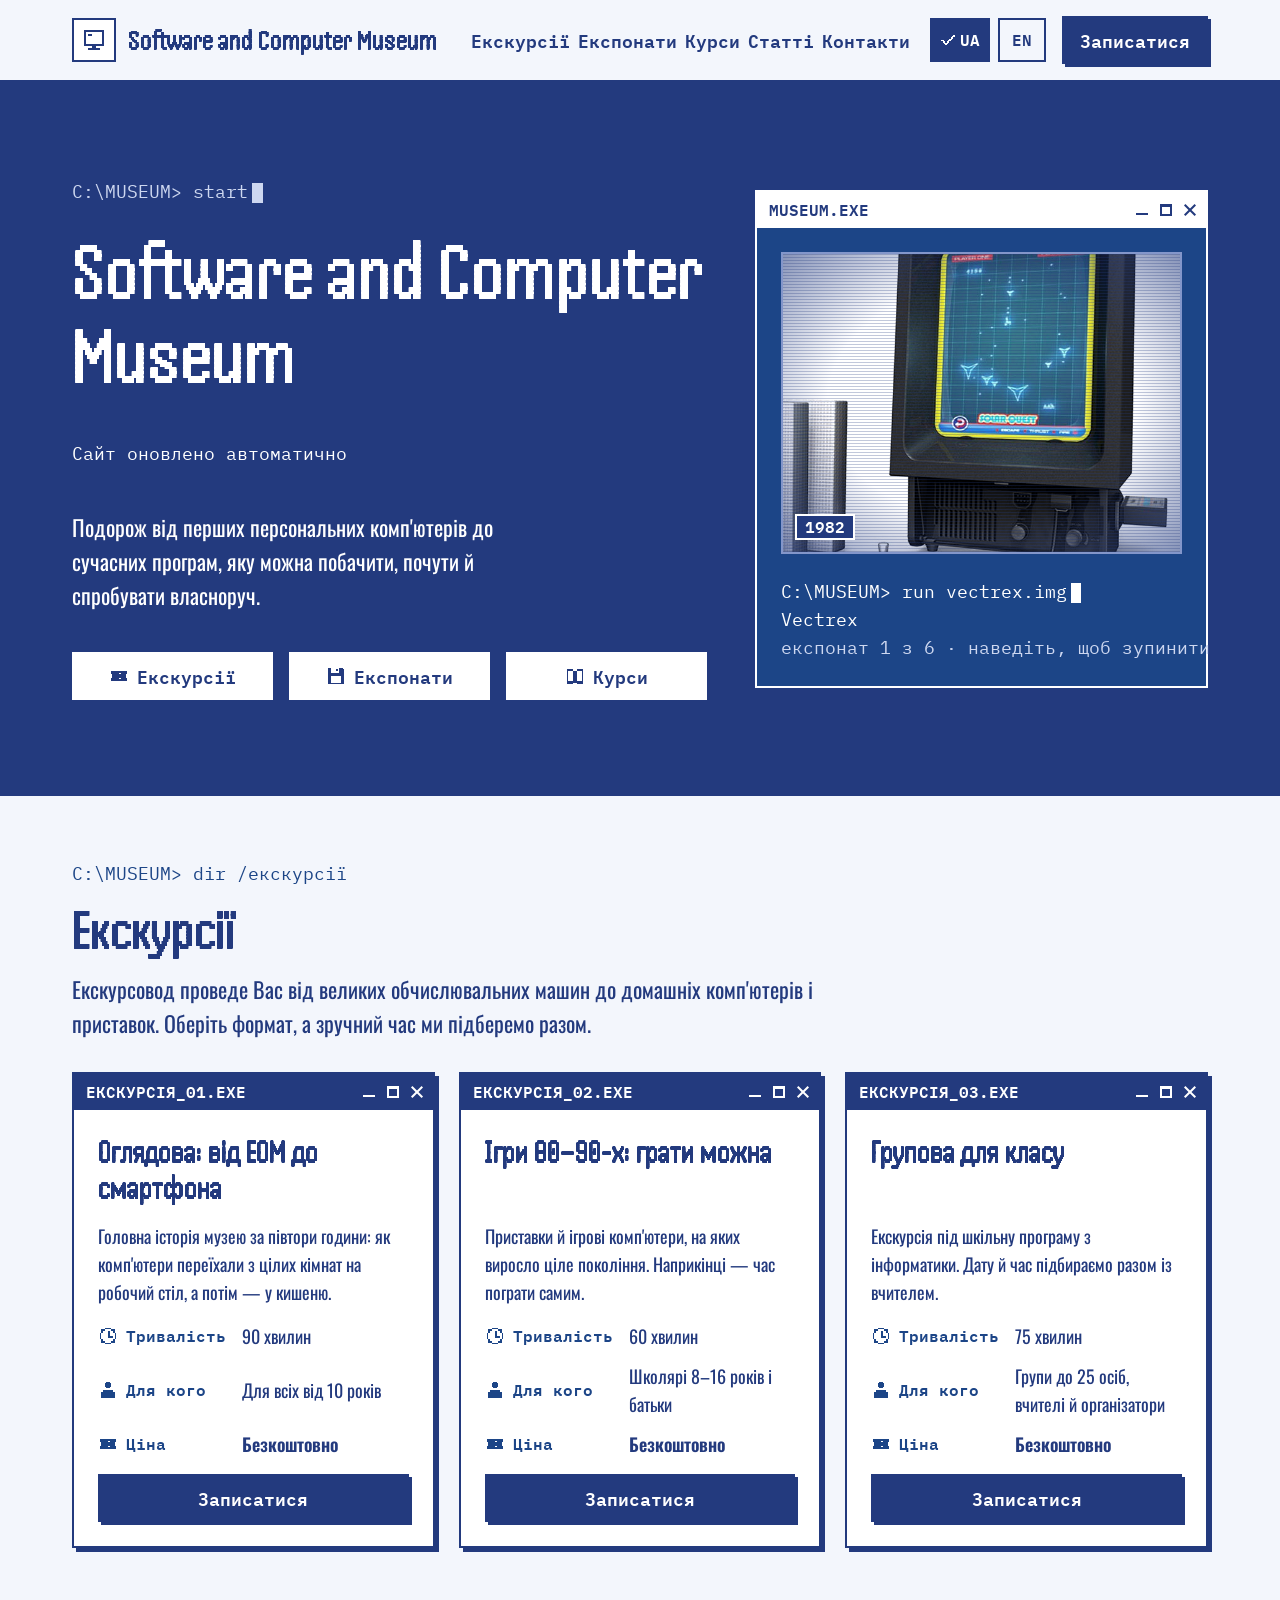
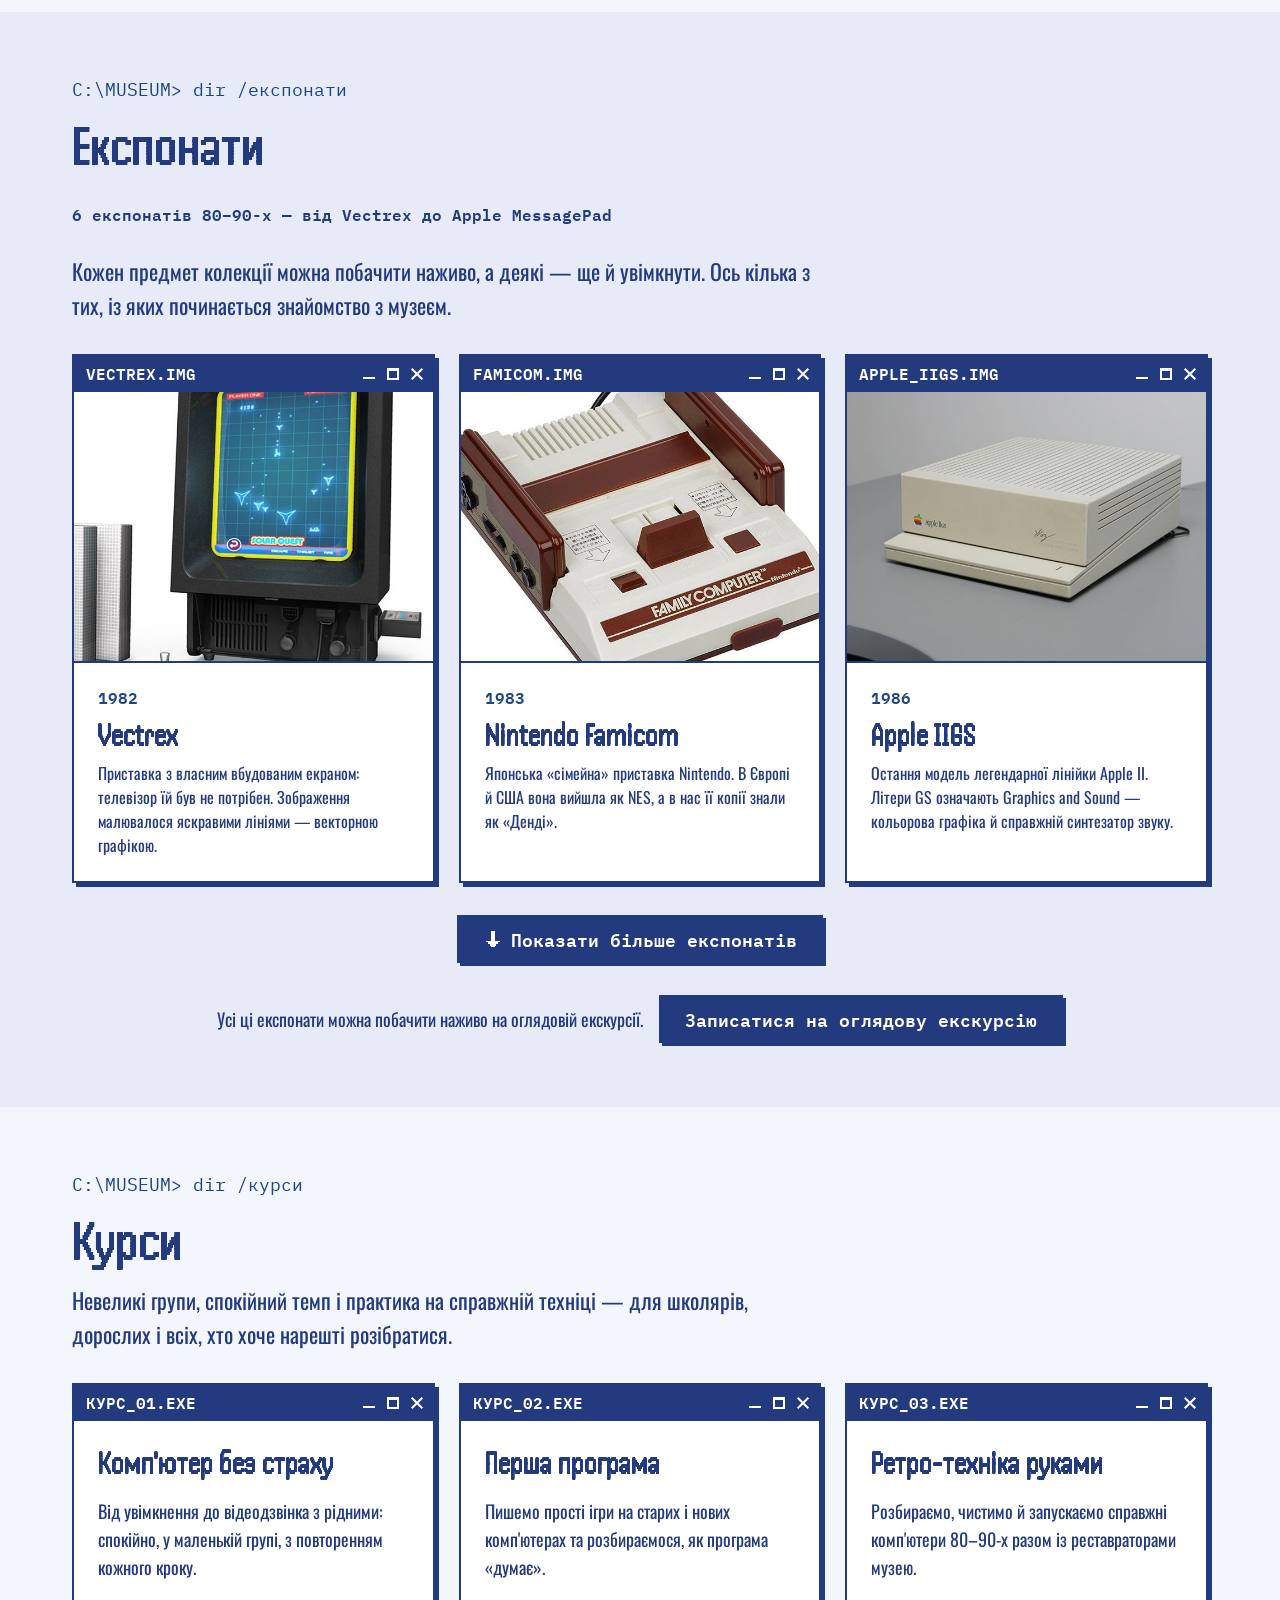
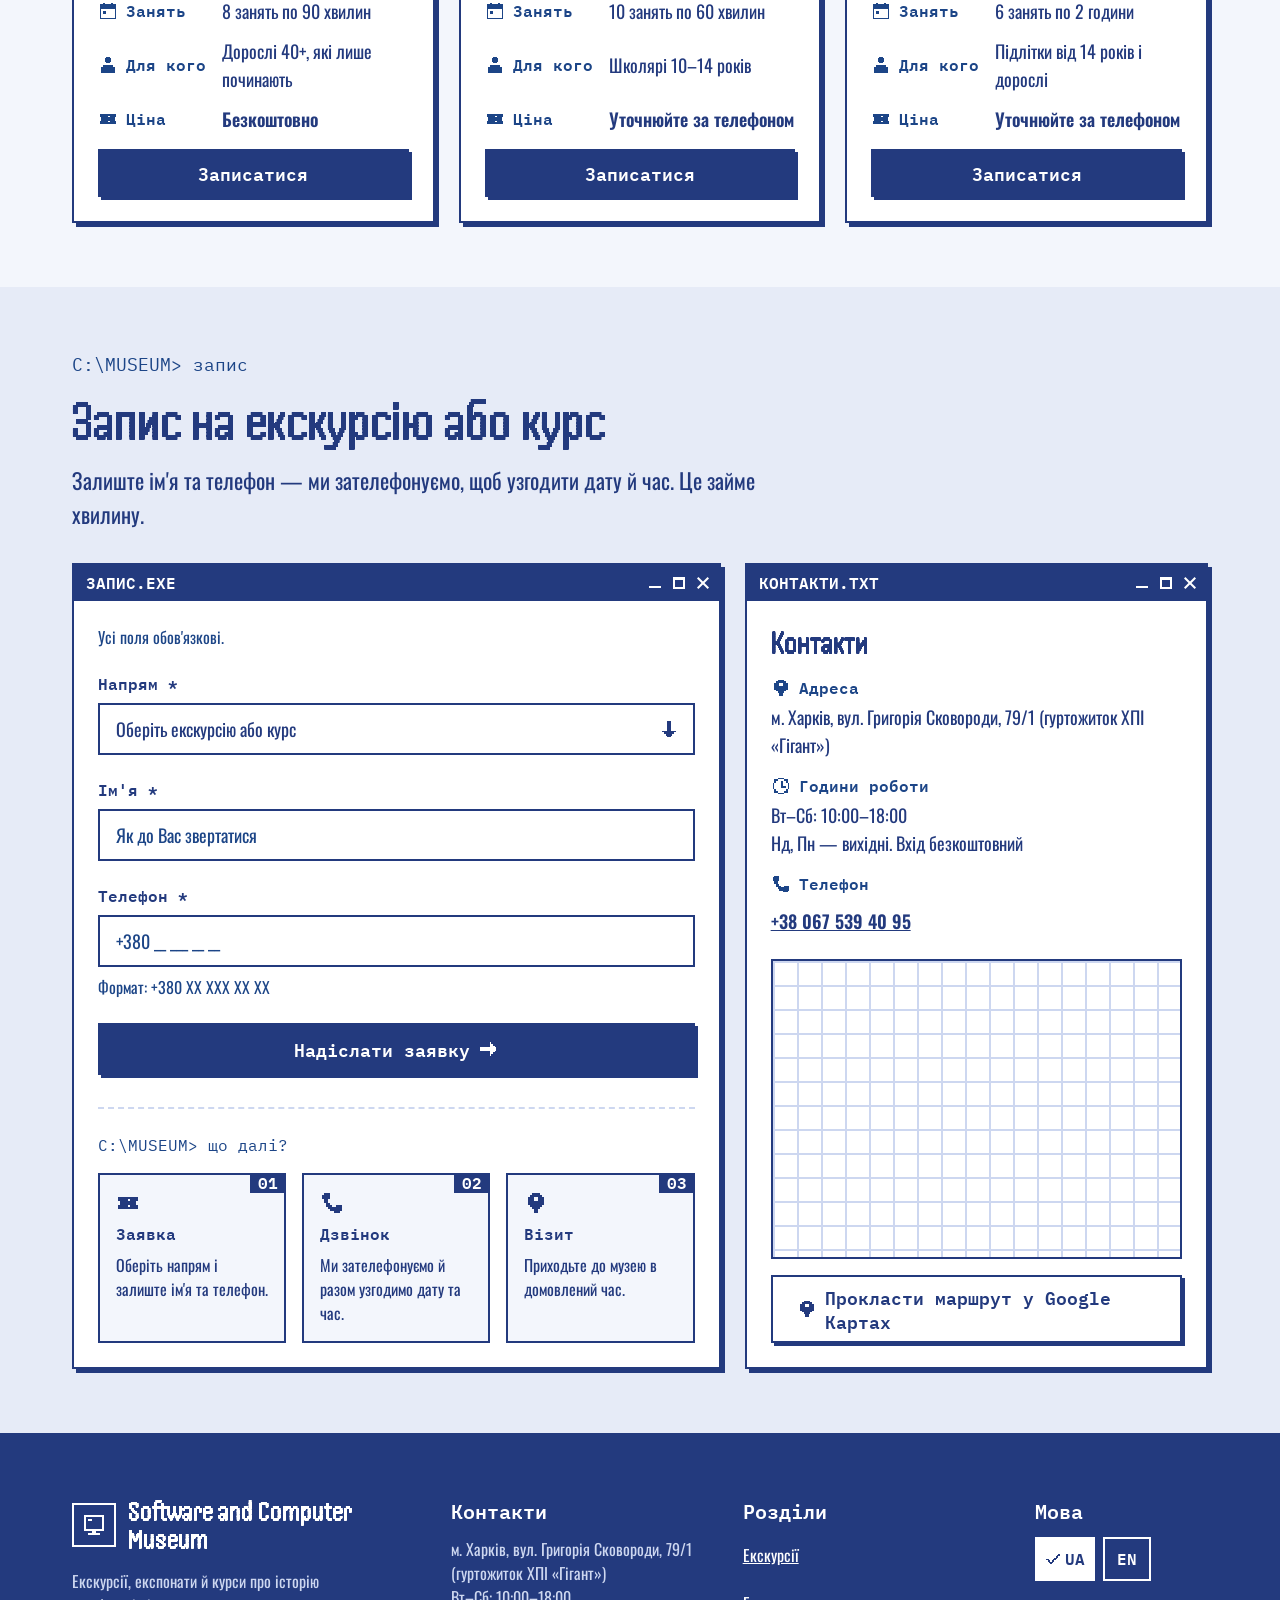
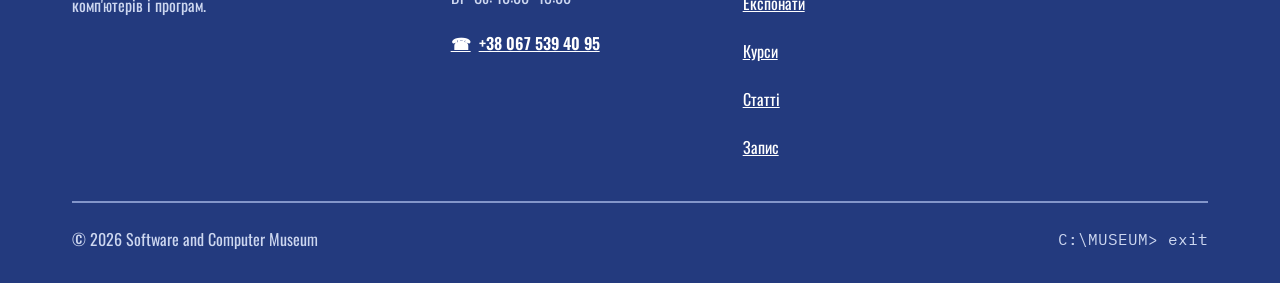
==== commit ea326ffb: "Вирівняти рядки в картках екскурсій і курсів Заголовок, опис, кожен рядок характеристик і кнопка «За" ====
--- a/index.html
+++ b/index.html
@@ -5,9 +5,9 @@
   <meta name="viewport" content="width=device-width, initial-scale=1">
   <title>Software and Computer Museum</title>
   <meta name="description" content="Екскурсії, експонати й курси про історію комп'ютерів і програм.">
-  <link rel="stylesheet" href="assets/css/fonts.css?v=20261114h">
-  <link rel="stylesheet" href="assets/css/tokens.css?v=20261114h">
-  <link rel="stylesheet" href="assets/css/site.css?v=20261114h">
+  <link rel="stylesheet" href="assets/css/fonts.css?v=20261114i">
+  <link rel="stylesheet" href="assets/css/tokens.css?v=20261114i">
+  <link rel="stylesheet" href="assets/css/site.css?v=20261114i">
 </head>
 <body id="top">
 
@@ -493,9 +493,9 @@
   </div>
 </footer>
 
-<script src="assets/js/content.uk.js?v=20261114h"></script>
-<script src="assets/js/content.en.js?v=20261114h"></script>
-<script src="assets/js/booking.js?v=20261114h"></script>
-<script src="assets/js/app.js?v=20261114h"></script>
+<script src="assets/js/content.uk.js?v=20261114i"></script>
+<script src="assets/js/content.en.js?v=20261114i"></script>
+<script src="assets/js/booking.js?v=20261114i"></script>
+<script src="assets/js/app.js?v=20261114i"></script>
 </body>
 </html>
--- a/assets/css/site.css
+++ b/assets/css/site.css
@@ -533,3 +533,12 @@
 /* Контакти: карта забирає вільну висоту, щоб вікно не мало порожнього низу */
 #contacts .contacts-body { flex-grow: 1; }
 #contacts .ph-map { flex-grow: 1; min-height: 0; }
+/* Картки екскурсій і курсів: заголовок, опис, кожен рядок характеристик і кнопка
+   стоять на одному рівні в усіх картках ряду (subgrid) */
+@supports (grid-template-rows: subgrid) {
+  .g3:has(> .card .facts) { row-gap: var(--space-6); }
+  .g3:has(> .card .facts) > .card { display: grid; grid-row: span 7; grid-template-rows: subgrid; row-gap: 0; }
+  .g3:has(> .card .facts) > .card > .winbody { display: grid; grid-row: span 6; grid-template-rows: subgrid; row-gap: var(--space-4); }
+  .g3:has(> .card .facts) .facts { grid-row: span 3; grid-template-rows: subgrid; row-gap: var(--space-3); }
+  .g3:has(> .card .facts) .card .btn { align-self: end; }
+}
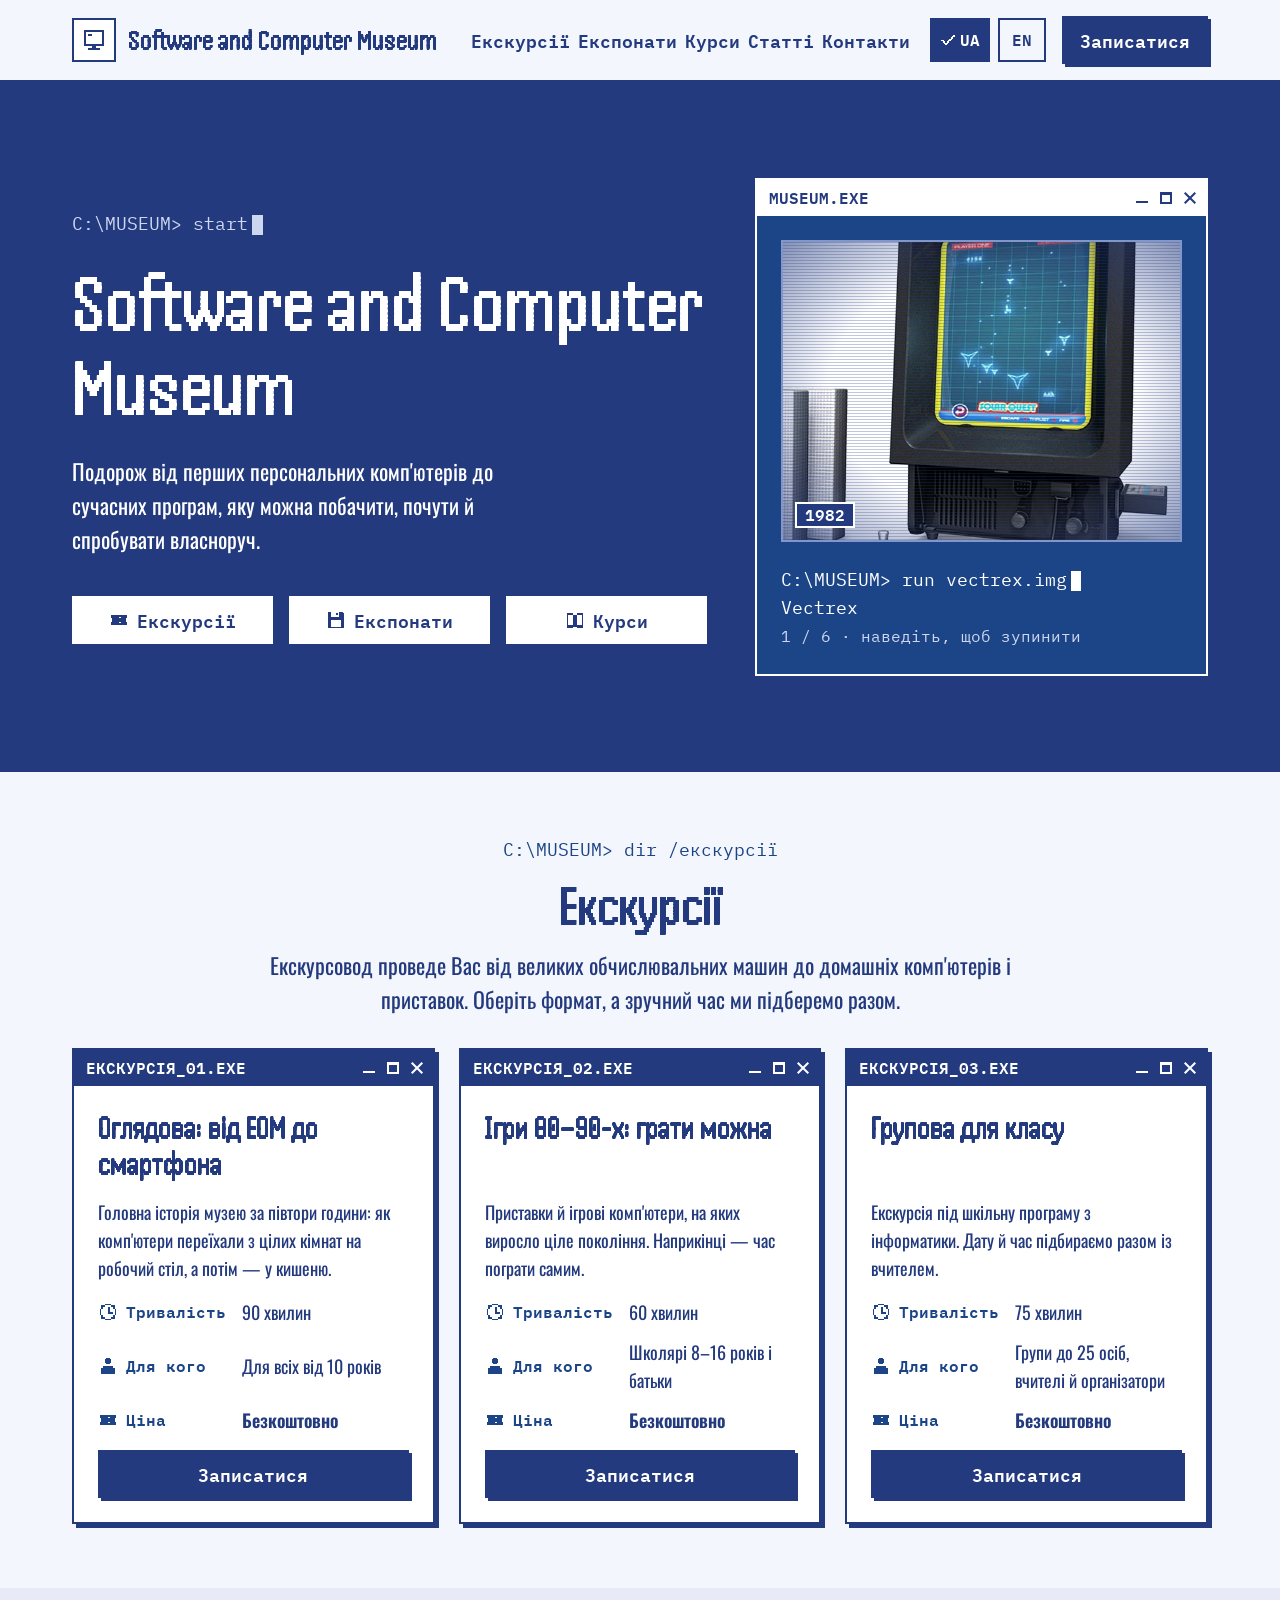
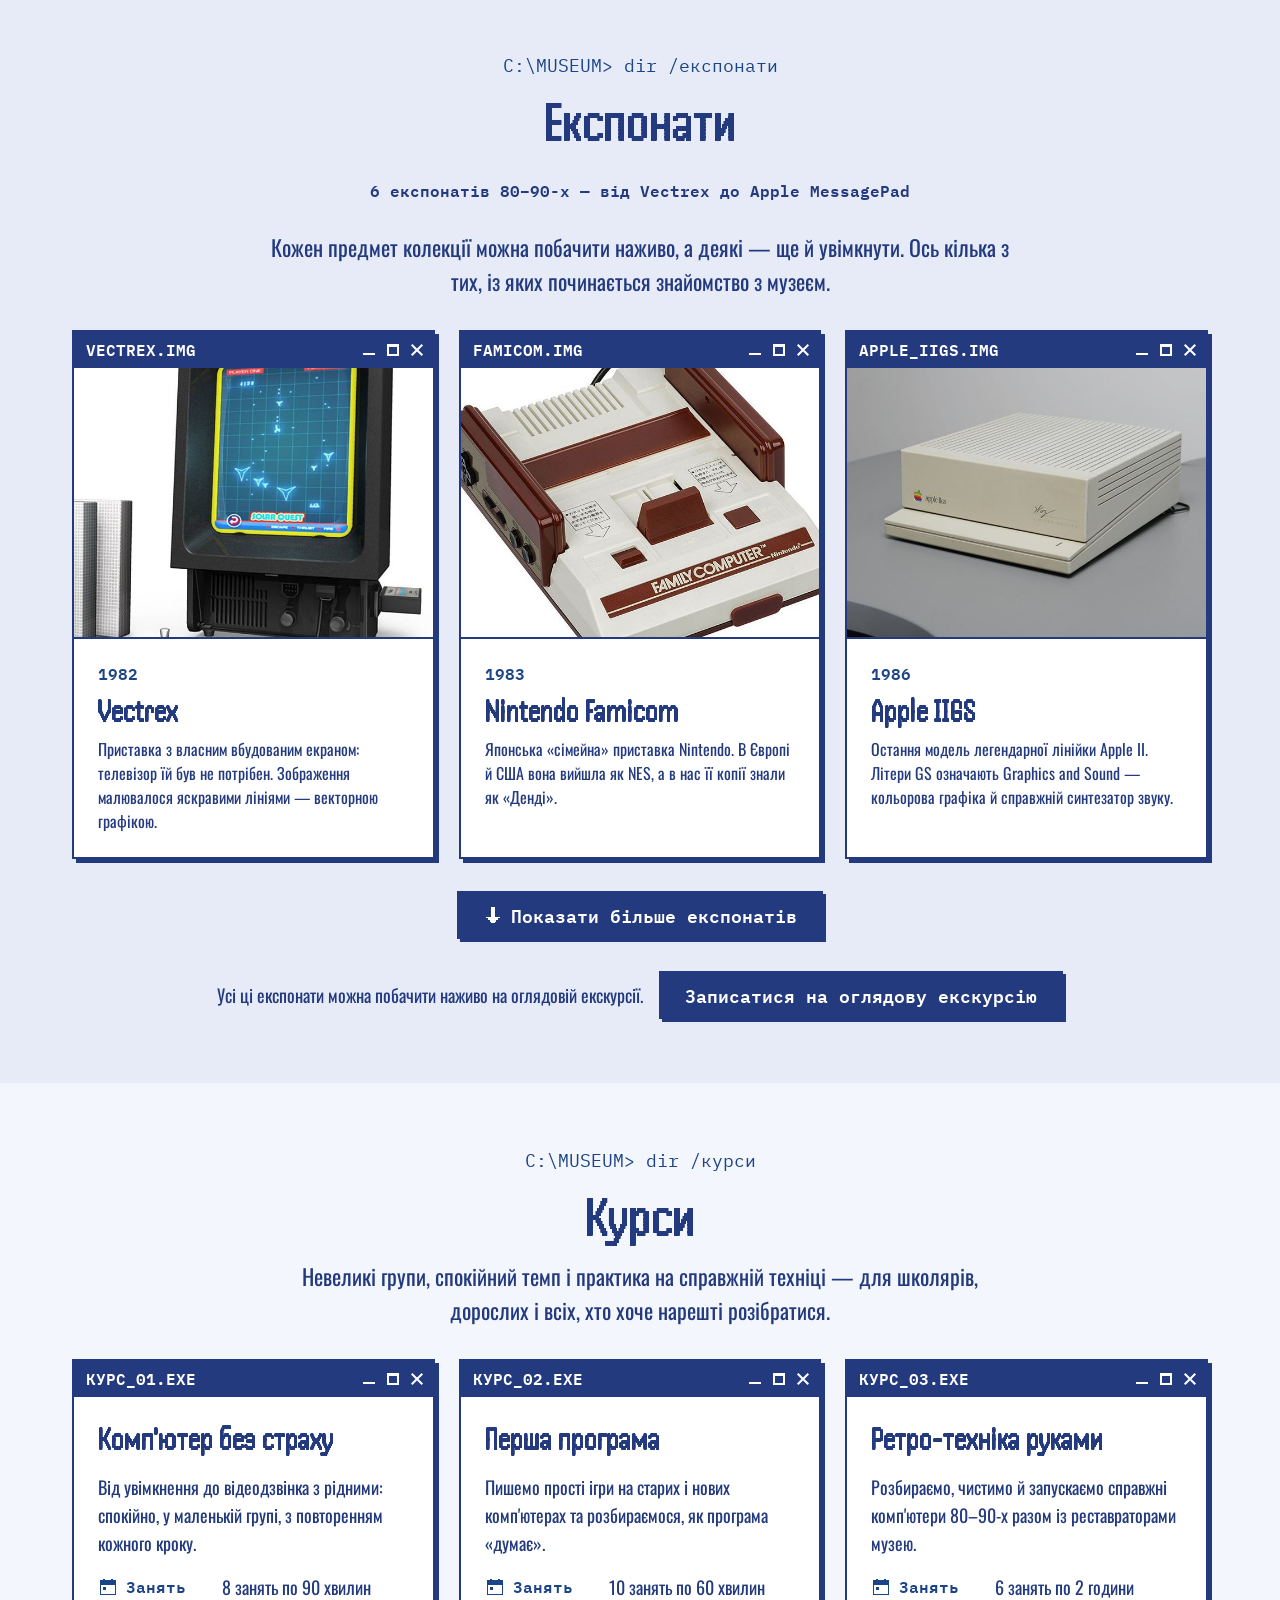
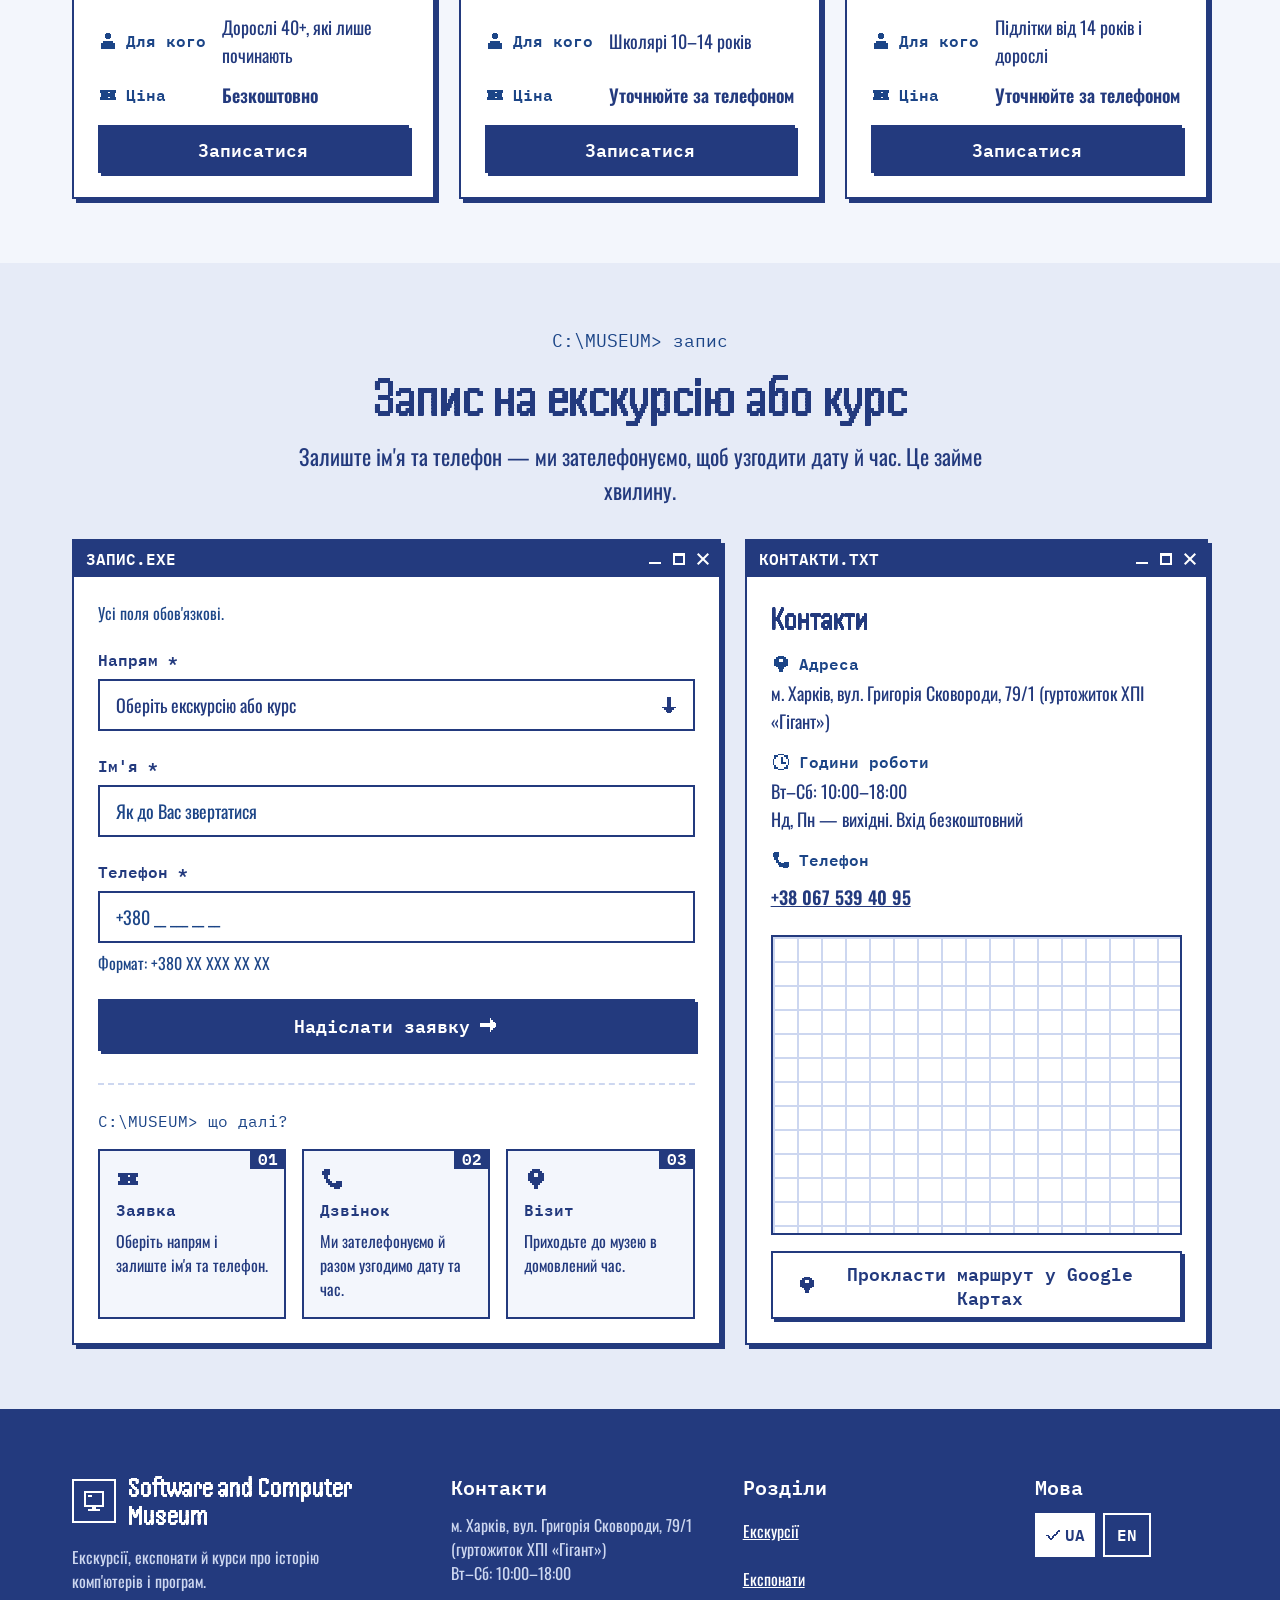
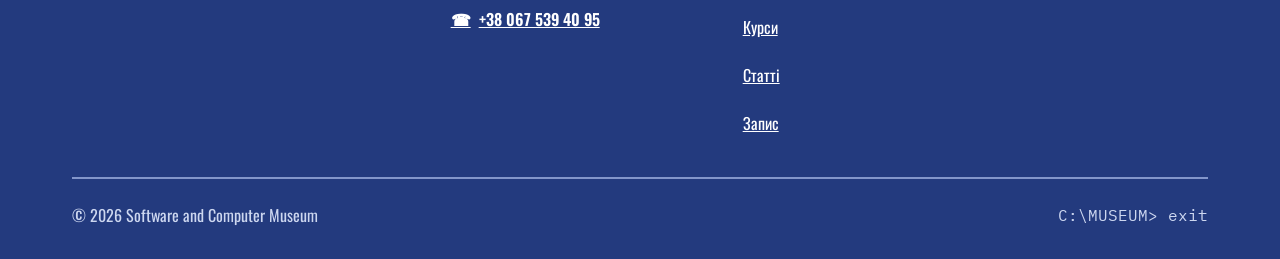
==== commit 65c17ec3: "Вирівняти сайт по центру в єдиному стилі Заголовки розділів на головній і в списку статей — по центр" ====
--- a/index.html
+++ b/index.html
@@ -5,9 +5,9 @@
   <meta name="viewport" content="width=device-width, initial-scale=1">
   <title>Software and Computer Museum</title>
   <meta name="description" content="Екскурсії, експонати й курси про історію комп'ютерів і програм.">
-  <link rel="stylesheet" href="assets/css/fonts.css?v=20261114i">
-  <link rel="stylesheet" href="assets/css/tokens.css?v=20261114i">
-  <link rel="stylesheet" href="assets/css/site.css?v=20261114i">
+  <link rel="stylesheet" href="assets/css/fonts.css?v=20261114j">
+  <link rel="stylesheet" href="assets/css/tokens.css?v=20261114j">
+  <link rel="stylesheet" href="assets/css/site.css?v=20261114j">
 </head>
 <body id="top">
 
@@ -84,7 +84,6 @@
     <div class="hero-text">
       <p class="mono prompt" aria-hidden="true"><span data-i18n="k19">C:\MUSEUM&gt; start</span><span class="cursor"></span></p>
       <h1 id="hero-title" class="disp h1" data-i18n="k3">Software and Computer Museum</h1>
-      <p class="mono">Сайт оновлено автоматично</p>
       <p class="lead" data-i18n="k20">Подорож від перших персональних комп'ютерів до сучасних програм, яку можна побачити, почути й спробувати власноруч.</p>
       <div class="hero-btns">
         <a class="btn" href="#tours"><svg class="ic i-m" aria-hidden="true"><use href="#ic-ticket"/></svg><span data-i18n="k5">Екскурсії</span></a>
@@ -103,7 +102,7 @@
         </div>
         <pre class="mono decor-pre"><span class="decor-cmd">C:\MUSEUM&gt; run vectrex.img</span><span class="cursor decor-cursor"></span>
 <span class="decor-name">Vectrex</span>
-<span class="muted decor-count">експонат 1 з 6 · наведіть, щоб зупинити</span></pre>
+<span class="muted decor-count">1 / 6 · наведіть, щоб зупинити</span></pre>
       </div>
     </div>
   </div>
@@ -493,9 +492,9 @@
   </div>
 </footer>
 
-<script src="assets/js/content.uk.js?v=20261114i"></script>
-<script src="assets/js/content.en.js?v=20261114i"></script>
-<script src="assets/js/booking.js?v=20261114i"></script>
-<script src="assets/js/app.js?v=20261114i"></script>
+<script src="assets/js/content.uk.js?v=20261114j"></script>
+<script src="assets/js/content.en.js?v=20261114j"></script>
+<script src="assets/js/booking.js?v=20261114j"></script>
+<script src="assets/js/app.js?v=20261114j"></script>
 </body>
 </html>
--- a/assets/css/site.css
+++ b/assets/css/site.css
@@ -542,3 +542,23 @@
   .g3:has(> .card .facts) .facts { grid-row: span 3; grid-template-rows: subgrid; row-gap: var(--space-3); }
   .g3:has(> .card .facts) .card .btn { align-self: end; }
 }
+
+/* ===== Єдине вирівнювання по центру ===== */
+/* Заголовки розділів (головна і список статей) — по центру, як і блоки кнопок під картками */
+.sec-head { align-items: center; text-align: center; }
+.sec-head .lead { margin-left: auto; margin-right: auto; }
+/* Сторінка статті: шапка і текст — однією колонкою по центру сторінки */
+.art { margin-left: auto; margin-right: auto; width: 100%; }
+.art-head .sec-head { align-items: flex-start; text-align: left; max-width: var(--actions-max); margin-left: auto; margin-right: auto; }
+.art-head .wrap > .back, .art-head .wrap > :not(.sec-head) { max-width: var(--actions-max); margin-left: auto; margin-right: auto; }
+/* Кнопка «Прокласти маршрут»: текст по центру */
+.contacts-body .btn { text-align: center; }
+/* Лічильник у вікні MUSEUM.EXE — дрібніше, щоб не виходив за край */
+.decor-count { font-size: var(--font-size-label); }
+/* Картки статей: рік, заголовок, анонс і кнопка на одному рівні в ряду */
+@supports (grid-template-rows: subgrid) {
+  .g3:has(> .card-article) { row-gap: var(--space-6); }
+  .g3:has(> .card-article) > .card { display: grid; grid-row: span 5; grid-template-rows: subgrid; row-gap: 0; }
+  .g3:has(> .card-article) > .card > .winbody { display: grid; grid-row: span 4; grid-template-rows: subgrid; row-gap: var(--space-4); }
+  .g3:has(> .card-article) .card .btn { align-self: end; }
+}
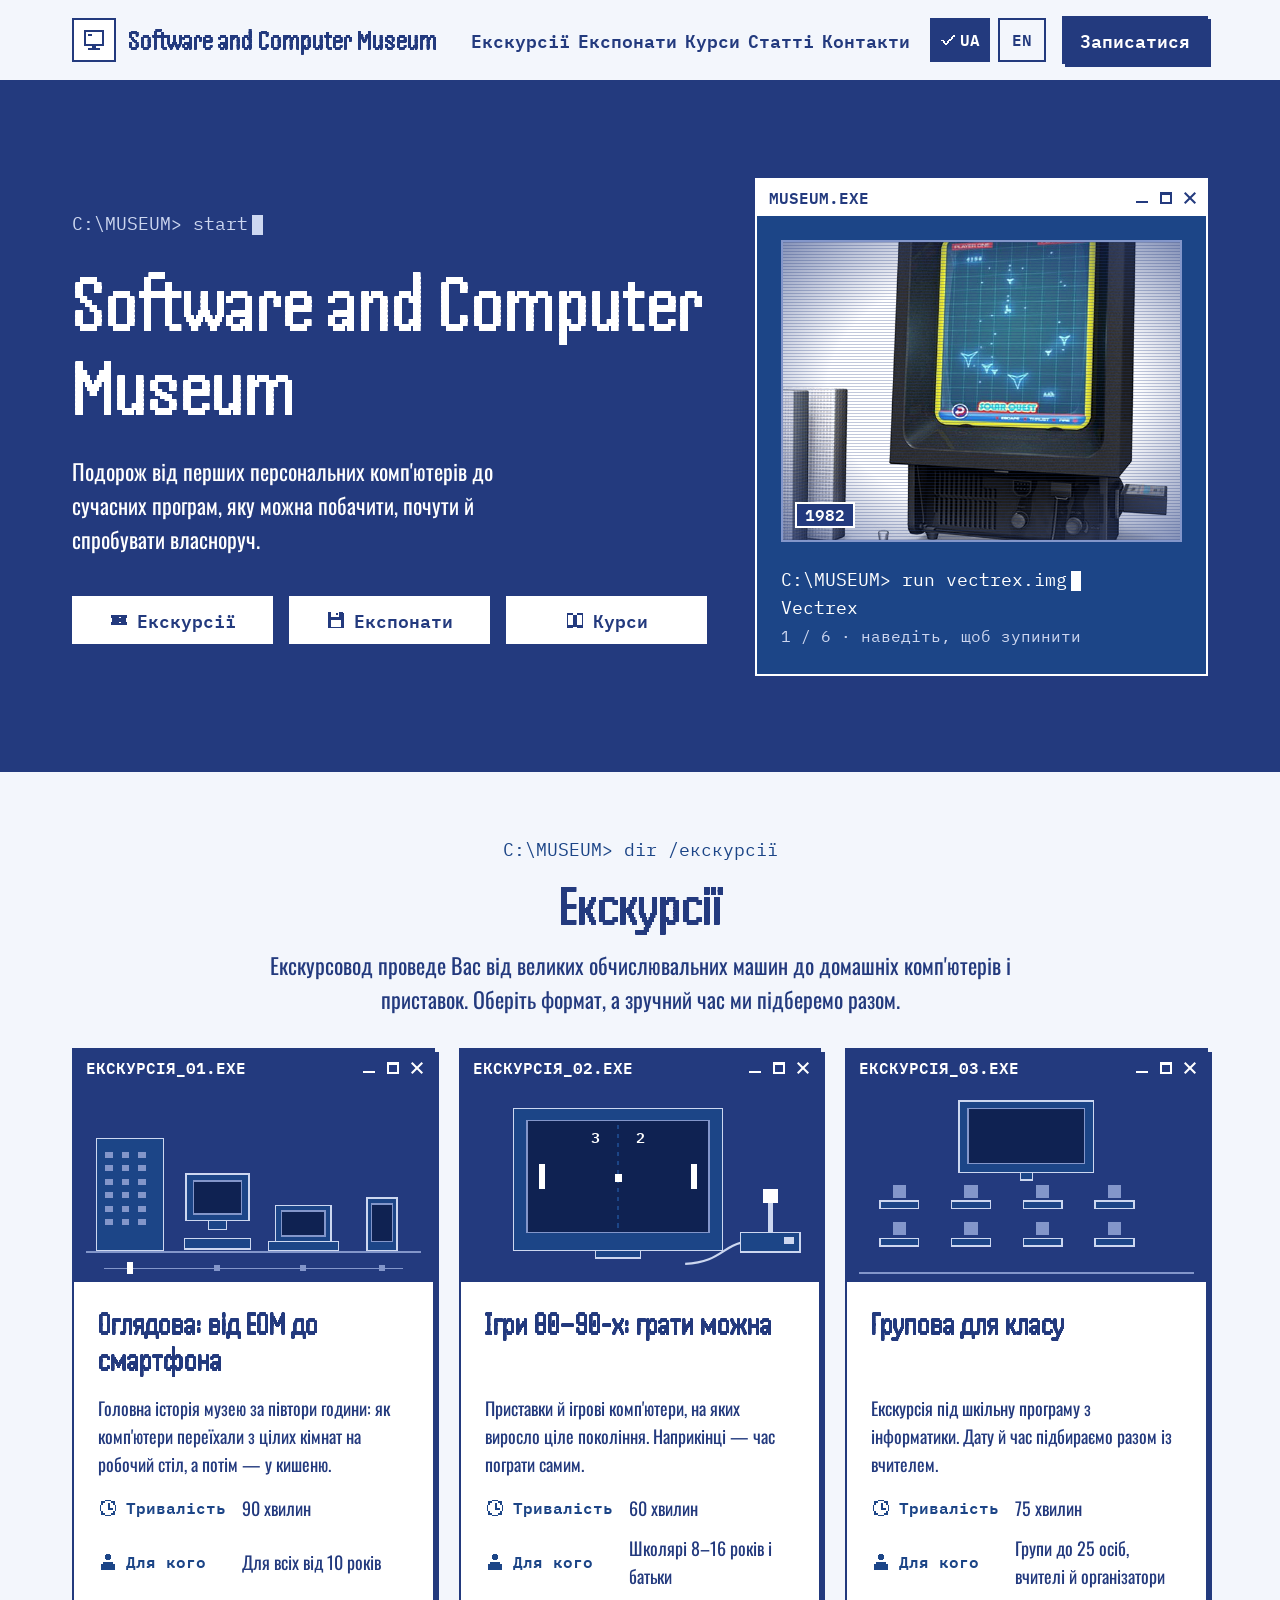
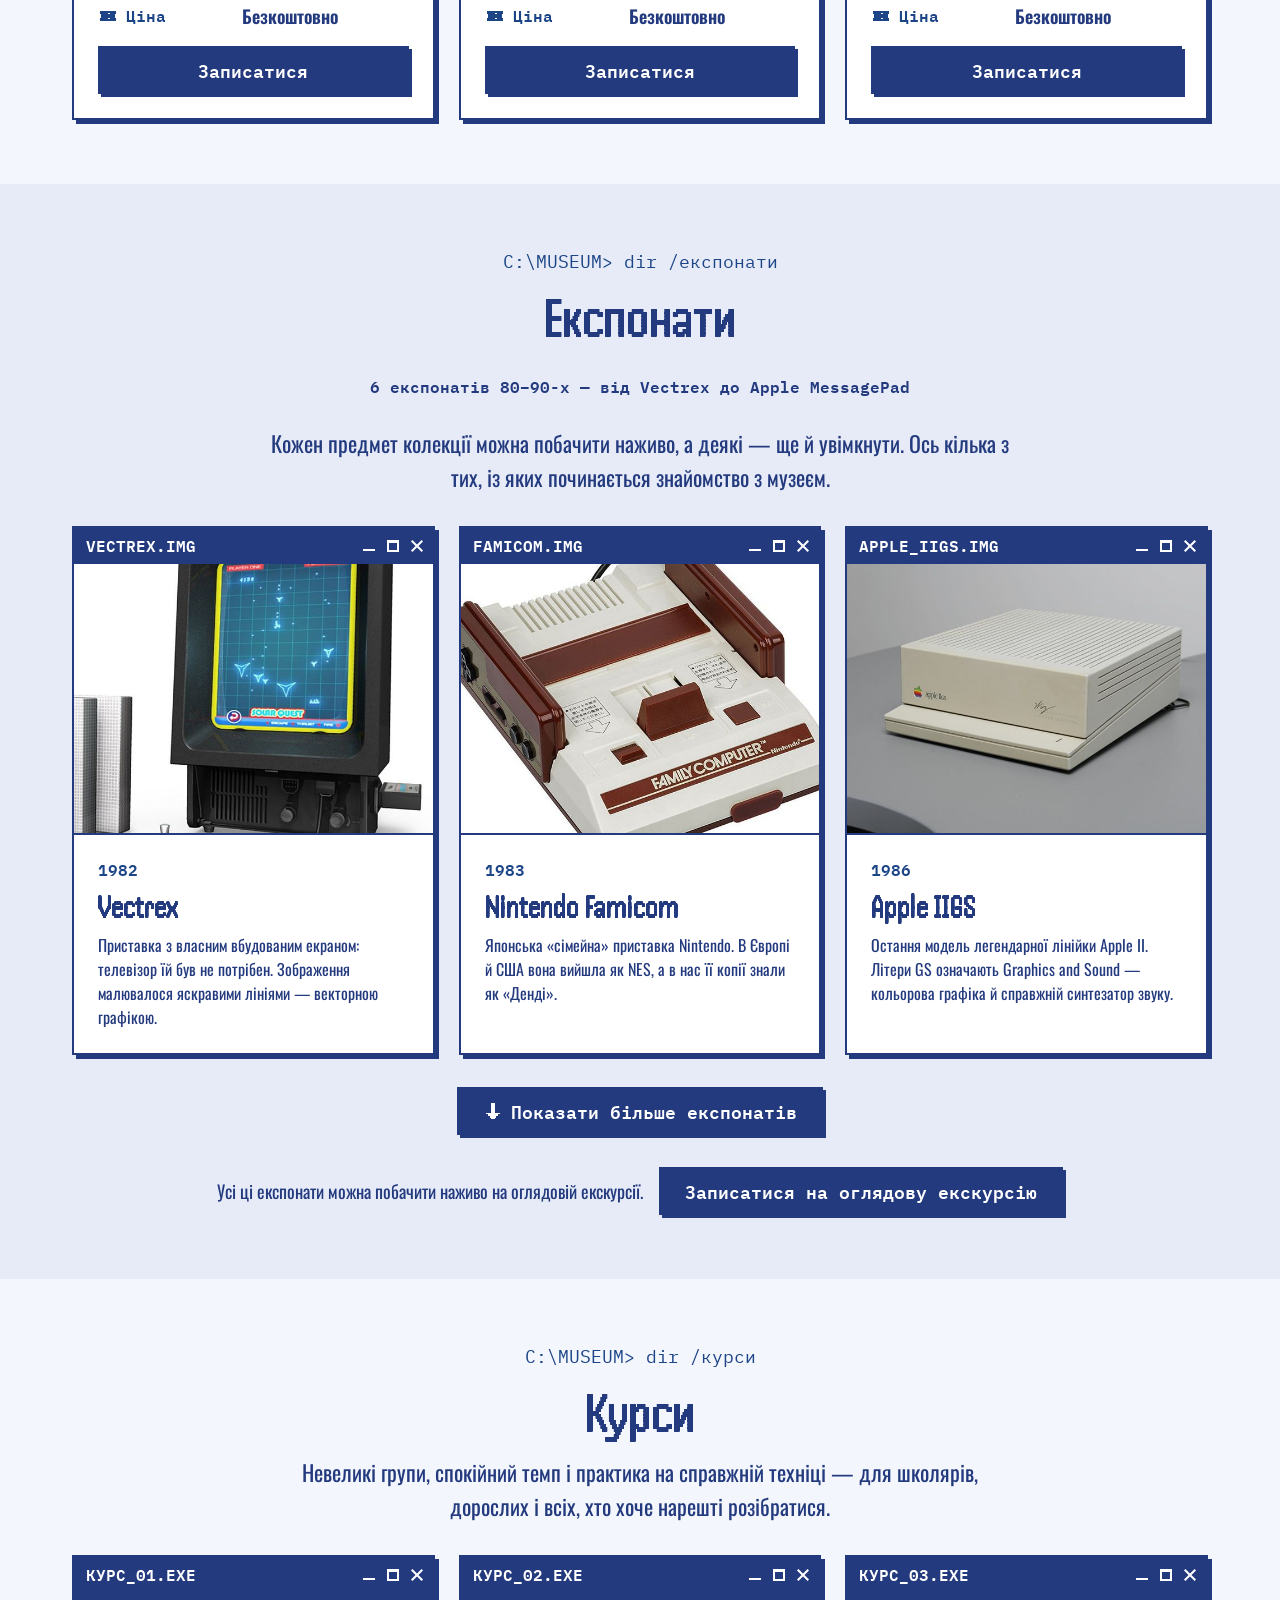
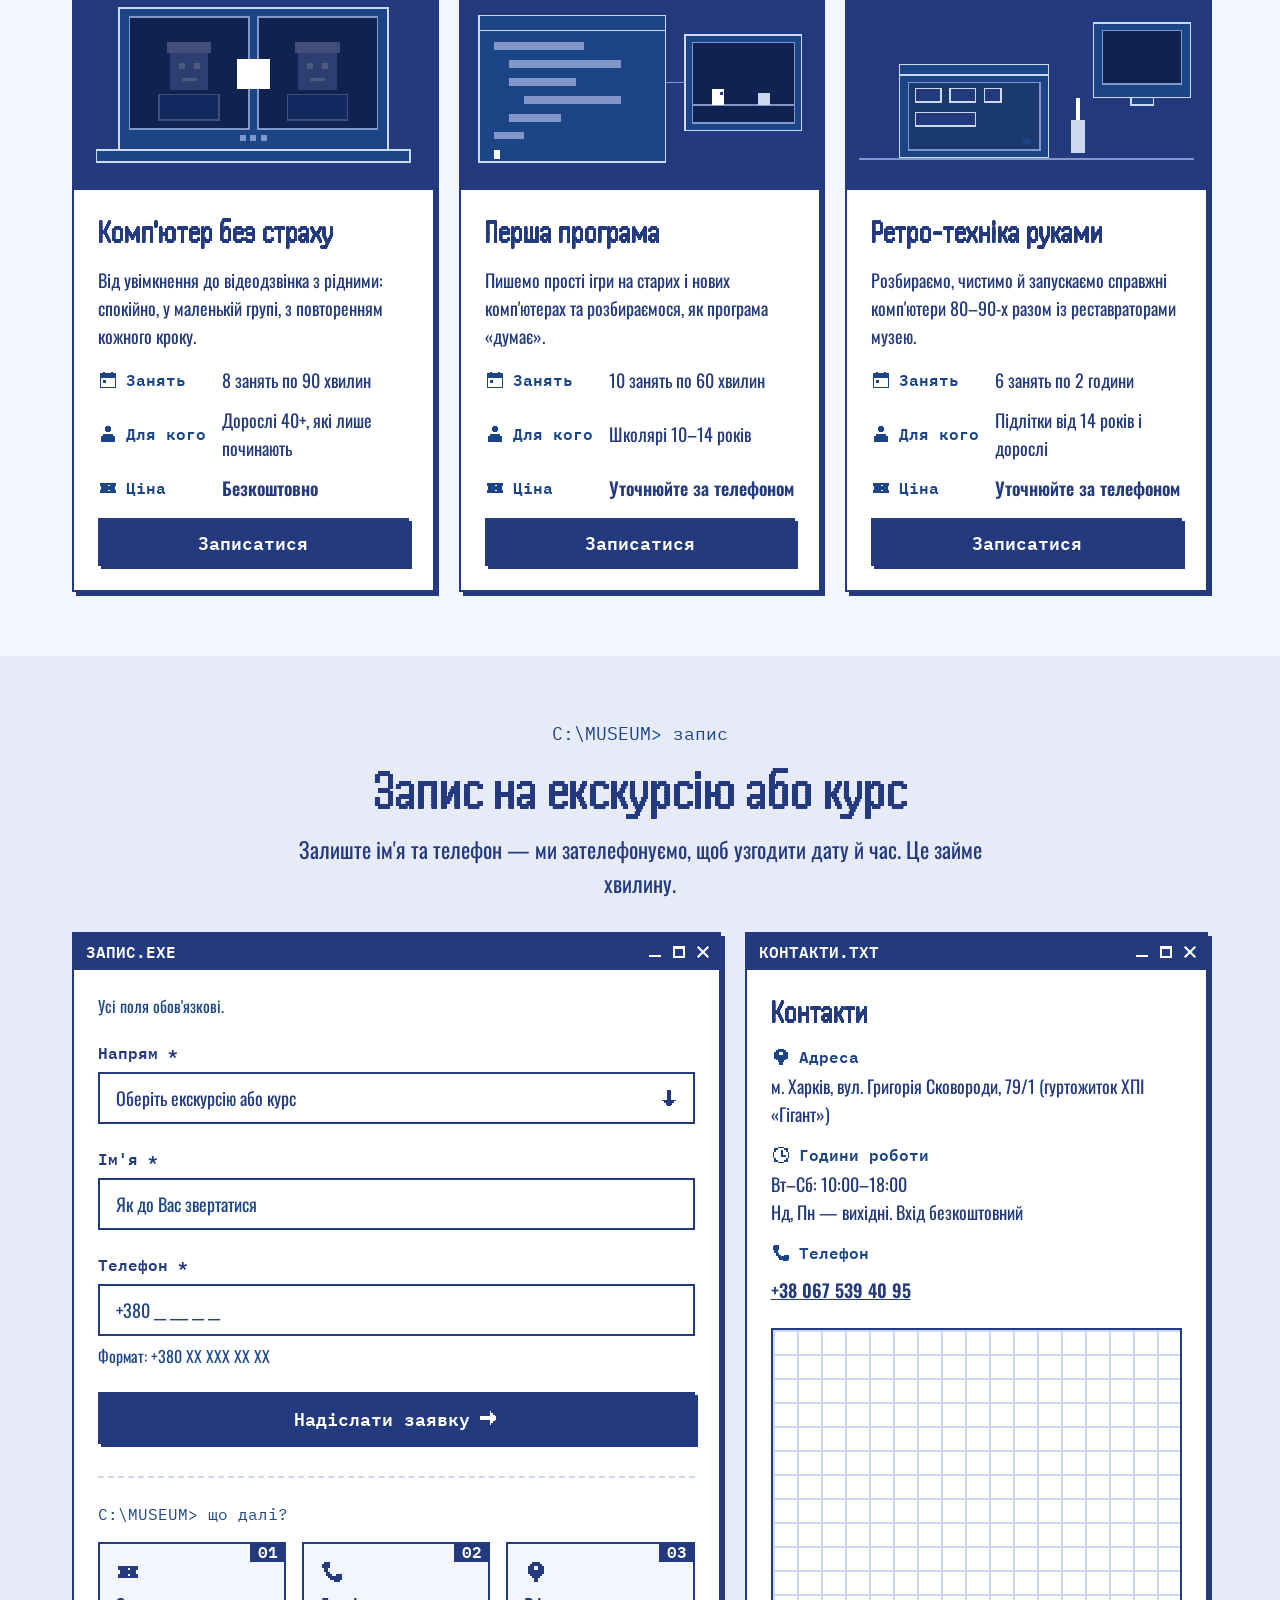
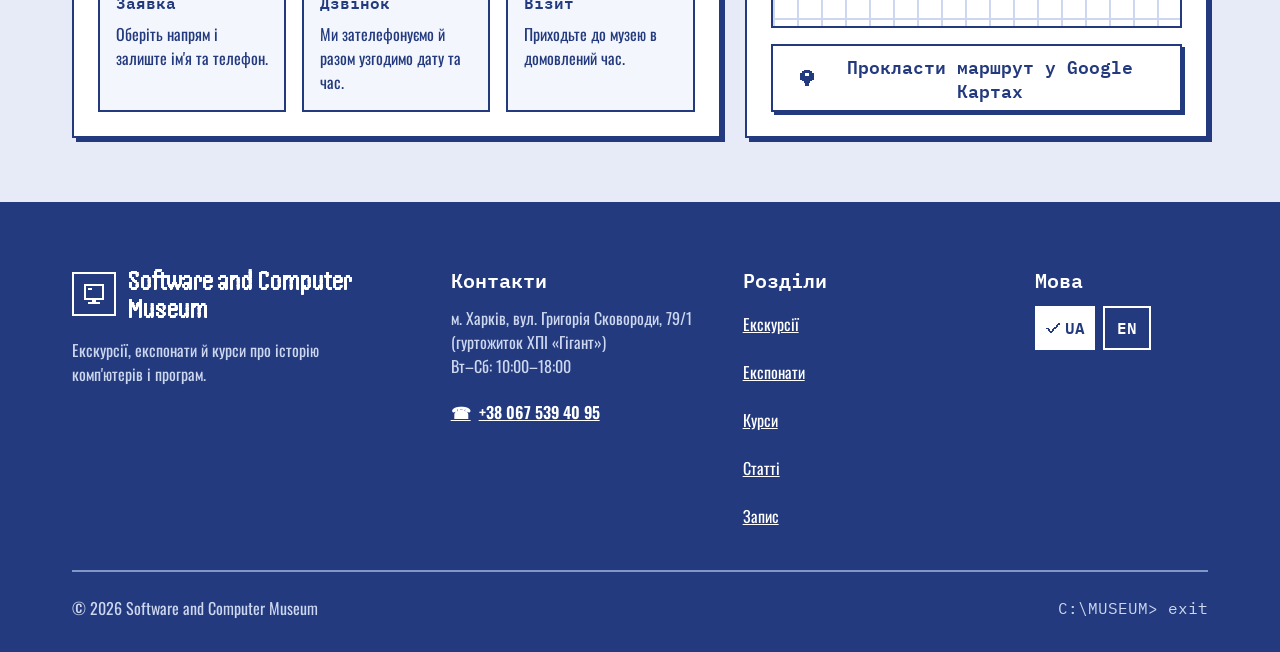
==== commit d2df5d42: "Додати обкладинки екскурсій і курсів та ефекти появи Картки екскурсій і курсів отримали анімовані іл" ====
--- a/index.html
+++ b/index.html
@@ -5,9 +5,9 @@
   <meta name="viewport" content="width=device-width, initial-scale=1">
   <title>Software and Computer Museum</title>
   <meta name="description" content="Екскурсії, експонати й курси про історію комп'ютерів і програм.">
-  <link rel="stylesheet" href="assets/css/fonts.css?v=20261114j">
-  <link rel="stylesheet" href="assets/css/tokens.css?v=20261114j">
-  <link rel="stylesheet" href="assets/css/site.css?v=20261114j">
+  <link rel="stylesheet" href="assets/css/fonts.css?v=20261114m">
+  <link rel="stylesheet" href="assets/css/tokens.css?v=20261114m">
+  <link rel="stylesheet" href="assets/css/site.css?v=20261114m">
 </head>
 <body id="top">
 
@@ -120,6 +120,17 @@
 
       <article class="win card">
         <div class="wtitle" aria-hidden="true"><span data-i18n="k26">ЕКСКУРСІЯ_01.EXE</span><span class="wctl"><span></span><span></span><span></span></span></div>
+        <div class="card-cover fig-ill" data-ill="tourHistory" aria-hidden="true"><svg class="ill-art" viewBox="0 0 480 260" role="img" aria-label="Від великої ЕОМ до смартфона">
+      <rect class="bg" width="480" height="260"/>
+      <g class="dev" style="--d:0ms"><rect class="bx" x="30" y="70" width="90" height="150"/><rect class="lamp" x="42" y="88" width="10" height="8" style="--d:0ms"/><rect class="lamp" x="64" y="88" width="10" height="8" style="--d:137ms"/><rect class="lamp" x="86" y="88" width="10" height="8" style="--d:274ms"/><rect class="lamp" x="42" y="106" width="10" height="8" style="--d:411ms"/><rect class="lamp" x="64" y="106" width="10" height="8" style="--d:548ms"/><rect class="lamp" x="86" y="106" width="10" height="8" style="--d:685ms"/><rect class="lamp" x="42" y="124" width="10" height="8" style="--d:822ms"/><rect class="lamp" x="64" y="124" width="10" height="8" style="--d:959ms"/><rect class="lamp" x="86" y="124" width="10" height="8" style="--d:1096ms"/><rect class="lamp" x="42" y="142" width="10" height="8" style="--d:1233ms"/><rect class="lamp" x="64" y="142" width="10" height="8" style="--d:1370ms"/><rect class="lamp" x="86" y="142" width="10" height="8" style="--d:1507ms"/><rect class="lamp" x="42" y="160" width="10" height="8" style="--d:44ms"/><rect class="lamp" x="64" y="160" width="10" height="8" style="--d:181ms"/><rect class="lamp" x="86" y="160" width="10" height="8" style="--d:318ms"/><rect class="lamp" x="42" y="178" width="10" height="8" style="--d:455ms"/><rect class="lamp" x="64" y="178" width="10" height="8" style="--d:592ms"/><rect class="lamp" x="86" y="178" width="10" height="8" style="--d:729ms"/></g>
+      <g class="dev" style="--d:700ms"><rect class="bx" x="150" y="118" width="84" height="62"/><rect class="scr" x="160" y="127" width="64" height="44"/><rect class="bx" x="180" y="180" width="24" height="12"/><rect class="bx" x="148" y="204" width="88" height="14"/></g>
+      <g class="dev" style="--d:1400ms"><rect class="bx" x="270" y="160" width="74" height="48"/><rect class="scr" x="278" y="167" width="58" height="34"/><rect class="bx" x="260" y="208" width="94" height="12"/></g>
+      <g class="dev" style="--d:2100ms"><rect class="bx" x="392" y="150" width="40" height="70"/><rect class="scr" x="398" y="158" width="28" height="50"/></g>
+      <path class="ln" d="M16 222H464"/>
+      <path class="ln" d="M40 244H440"/>
+      <rect class="tick-dot" x="71" y="240" width="8" height="8"/><rect class="tick-dot" x="188" y="240" width="8" height="8"/><rect class="tick-dot" x="303" y="240" width="8" height="8"/><rect class="tick-dot" x="408" y="240" width="8" height="8"/>
+      <rect class="runner" x="71" y="236" width="8" height="16"/>
+    </svg></div>
         <div class="winbody">
           <h3 class="disp ct" data-i18n="k27">Оглядова: від ЕОМ до смартфона</h3>
           <p data-i18n="k28">Головна історія музею за півтори години: як комп'ютери переїхали з цілих кімнат на робочий стіл, а потім — у кишеню.</p>
@@ -137,6 +148,21 @@
 
       <article class="win card">
         <div class="wtitle" aria-hidden="true"><span data-i18n="k37">ЕКСКУРСІЯ_02.EXE</span><span class="wctl"><span></span><span></span><span></span></span></div>
+        <div class="card-cover fig-ill" data-ill="tourGames" aria-hidden="true"><svg class="ill-art" viewBox="0 0 480 260" role="img" aria-label="Телевізор із ретро-грою та джойстик">
+      <rect class="bg" width="480" height="260"/>
+      <rect class="bx" x="70" y="30" width="280" height="190"/>
+      <rect class="screen" x="88" y="46" width="244" height="150"/>
+      <path class="ln faint dash" d="M210 52V190"/>
+      <text class="t big" x="180" y="76" text-anchor="middle">3</text><text class="t big" x="240" y="76" text-anchor="middle">2</text>
+      <rect class="pad pad-l" x="104" y="104" width="8" height="34"/>
+      <rect class="pad pad-r" x="308" y="104" width="8" height="34"/>
+      <rect class="ball" x="206" y="118" width="10" height="10"/>
+      <rect class="bx" x="180" y="220" width="60" height="10"/>
+      <rect class="bx" x="374" y="196" width="80" height="26"/>
+      <g class="stick"><path class="stick-rod" d="M414 196V150"/><rect class="knob" x="404" y="138" width="20" height="18"/></g>
+      <rect class="btn-red" x="432" y="202" width="14" height="10"/>
+      <path class="cord" d="M374 210C350 216 344 236 300 238"/>
+    </svg></div>
         <div class="winbody">
           <h3 class="disp ct" data-i18n="k38">Ігри 80–90-х: грати можна</h3>
           <p data-i18n="k39">Приставки й ігрові комп'ютери, на яких виросло ціле покоління. Наприкінці — час пограти самим.</p>
@@ -154,6 +180,15 @@
 
       <article class="win card">
         <div class="wtitle" aria-hidden="true"><span data-i18n="k44">ЕКСКУРСІЯ_03.EXE</span><span class="wctl"><span></span><span></span><span></span></span></div>
+        <div class="card-cover fig-ill" data-ill="tourClass" aria-hidden="true"><svg class="ill-art" viewBox="0 0 480 260" role="img" aria-label="Клас школярів на екскурсії біля екрана">
+      <rect class="bg" width="480" height="260"/>
+      <rect class="bx" x="150" y="20" width="180" height="96"/>
+      <rect class="screen" x="162" y="30" width="156" height="74"/>
+      <g class="on-only"><rect class="scr-ico" x="214" y="44" width="52" height="34"/><rect class="scr-ico" x="232" y="80" width="16" height="8"/><rect class="scr-ico" x="222" y="88" width="36" height="6"/></g>
+      <rect class="bx" x="232" y="116" width="16" height="10"/>
+      <g class="kid" style="--d:0ms"><rect class="hand" x="86" y="124" width="6" height="14"/><rect class="head" x="61" y="132" width="18" height="18"/><rect class="bx" x="44" y="154" width="52" height="10"/></g><g class="kid" style="--d:137ms"><rect class="hand" x="182" y="124" width="6" height="14"/><rect class="head" x="157" y="132" width="18" height="18"/><rect class="bx" x="140" y="154" width="52" height="10"/></g><g class="kid" style="--d:274ms"><rect class="hand" x="278" y="124" width="6" height="14"/><rect class="head" x="253" y="132" width="18" height="18"/><rect class="bx" x="236" y="154" width="52" height="10"/></g><g class="kid" style="--d:411ms"><rect class="hand" x="374" y="124" width="6" height="14"/><rect class="head" x="349" y="132" width="18" height="18"/><rect class="bx" x="332" y="154" width="52" height="10"/></g><g class="kid" style="--d:548ms"><rect class="hand" x="86" y="174" width="6" height="14"/><rect class="head" x="61" y="182" width="18" height="18"/><rect class="bx" x="44" y="204" width="52" height="10"/></g><g class="kid" style="--d:685ms"><rect class="hand" x="182" y="174" width="6" height="14"/><rect class="head" x="157" y="182" width="18" height="18"/><rect class="bx" x="140" y="204" width="52" height="10"/></g><g class="kid" style="--d:822ms"><rect class="hand" x="278" y="174" width="6" height="14"/><rect class="head" x="253" y="182" width="18" height="18"/><rect class="bx" x="236" y="204" width="52" height="10"/></g><g class="kid" style="--d:959ms"><rect class="hand" x="374" y="174" width="6" height="14"/><rect class="head" x="349" y="182" width="18" height="18"/><rect class="bx" x="332" y="204" width="52" height="10"/></g>
+      <path class="ln" d="M16 250H464"/>
+    </svg></div>
         <div class="winbody">
           <h3 class="disp ct" data-i18n="k45">Групова для класу</h3>
           <p data-i18n="k46">Екскурсія під шкільну програму з інформатики. Дату й час підбираємо разом із вчителем.</p>
@@ -281,6 +316,17 @@
 
       <article class="win card">
         <div class="wtitle" aria-hidden="true"><span data-i18n="k82">КУРС_01.EXE</span><span class="wctl"><span></span><span></span><span></span></span></div>
+        <div class="card-cover fig-ill" data-ill="courseCall" aria-hidden="true"><svg class="ill-art" viewBox="0 0 480 260" role="img" aria-label="Відеодзвінок із рідними на ноутбуці">
+      <rect class="bg" width="480" height="260"/>
+      <rect class="bx" x="60" y="20" width="360" height="190"/>
+      <rect class="screen" x="74" y="32" width="160" height="150"/>
+      <rect class="screen" x="246" y="32" width="160" height="150"/>
+      <g class="face" style="--d:0ms"><rect class="head" x="128" y="74" width="52" height="56"/><rect class="hair" x="124" y="66" width="60" height="14"/><rect class="eye" x="140" y="94" width="8" height="8"/><rect class="eye" x="160" y="94" width="8" height="8"/><rect class="eye" x="144" y="114" width="20" height="4"/><rect class="body" x="114" y="136" width="80" height="34"/></g><g class="face" style="--d:300ms"><rect class="head" x="300" y="74" width="52" height="56"/><rect class="hair" x="296" y="66" width="60" height="14"/><rect class="eye" x="312" y="94" width="8" height="8"/><rect class="eye" x="332" y="94" width="8" height="8"/><rect class="eye" x="316" y="114" width="20" height="4"/><rect class="body" x="286" y="136" width="80" height="34"/></g>
+      <g class="off-only"><rect class="phone-ico" x="218" y="88" width="44" height="40"/></g>
+      <g class="wave"><rect class="hand" x="380" y="120" width="14" height="22"/></g>
+      <rect class="ring" style="--d:0ms" x="222" y="190" width="8" height="8"/><rect class="ring" style="--d:200ms" x="236" y="190" width="8" height="8"/><rect class="ring" style="--d:400ms" x="250" y="190" width="8" height="8"/>
+      <rect class="bx" x="30" y="210" width="420" height="16"/>
+    </svg></div>
         <div class="winbody">
           <h3 class="disp ct" data-i18n="k83">Комп'ютер без страху</h3>
           <p data-i18n="k84">Від увімкнення до відеодзвінка з рідними: спокійно, у маленькій групі, з повторенням кожного кроку.</p>
@@ -298,6 +344,19 @@
 
       <article class="win card">
         <div class="wtitle" aria-hidden="true"><span data-i18n="k90">КУРС_02.EXE</span><span class="wctl"><span></span><span></span><span></span></span></div>
+        <div class="card-cover fig-ill" data-ill="courseCode" aria-hidden="true"><svg class="ill-art" viewBox="0 0 480 260" role="img" aria-label="Редактор коду і маленька гра">
+      <rect class="bg" width="480" height="260"/>
+      <rect class="bx" x="24" y="30" width="250" height="196"/>
+      <rect class="bx" x="24" y="30" width="250" height="20"/>
+      <rect class="code" style="--d:0ms" x="44" y="66" width="120" height="10"/><rect class="code" style="--d:350ms" x="64" y="90" width="150" height="10"/><rect class="code" style="--d:700ms" x="64" y="114" width="90" height="10"/><rect class="code" style="--d:1050ms" x="84" y="138" width="130" height="10"/><rect class="code" style="--d:1400ms" x="64" y="162" width="70" height="10"/><rect class="code" style="--d:1750ms" x="44" y="186" width="40" height="10"/>
+      <rect class="caret" x="44" y="210" width="8" height="12"/>
+      <rect class="bx" x="300" y="56" width="156" height="128"/>
+      <rect class="screen" x="310" y="66" width="136" height="108"/>
+      <path class="ln" d="M310 150H446"/>
+      <rect class="block" x="398" y="134" width="16" height="16"/>
+      <g class="hero"><rect class="hero-b" x="336" y="128" width="16" height="22"/><rect class="hero-e" x="346" y="132" width="4" height="4"/></g>
+      <path class="ln" d="M274 120H300"/>
+    </svg></div>
         <div class="winbody">
           <h3 class="disp ct" data-i18n="k91">Перша програма</h3>
           <p data-i18n="k92">Пишемо прості ігри на старих і нових комп'ютерах та розбираємося, як програма «думає».</p>
@@ -315,6 +374,22 @@
 
       <article class="win card">
         <div class="wtitle" aria-hidden="true"><span data-i18n="k97">КУРС_03.EXE</span><span class="wctl"><span></span><span></span><span></span></span></div>
+        <div class="card-cover fig-ill" data-ill="courseRepair" aria-hidden="true"><svg class="ill-art" viewBox="0 0 480 260" role="img" aria-label="Відкритий старий комп’ютер, викрутка і екран">
+      <rect class="bg" width="480" height="260"/>
+      <rect class="bx" x="70" y="110" width="200" height="110"/>
+      <rect class="board" x="82" y="120" width="176" height="90"/>
+      <rect class="chip" x="92" y="128" width="34" height="18"/><rect class="chip" x="138" y="128" width="34" height="18"/><rect class="chip" x="92" y="160" width="80" height="18"/><rect class="chip" x="184" y="128" width="22" height="18"/>
+      <rect class="led" x="236" y="196" width="10" height="6"/>
+      <g class="lid"><rect class="bx" x="70" y="96" width="200" height="14"/></g>
+      <path class="spark" style="--d:0ms" d="M110 62V78M102 70H118"/><path class="spark" style="--d:300ms" d="M214 50V66M206 58H222"/><path class="spark" style="--d:600ms" d="M250 76V92M242 84H258"/>
+      <g class="driver"><rect class="drv-h" x="300" y="170" width="18" height="44"/><rect class="drv-s" x="306" y="140" width="6" height="30"/></g>
+      <rect class="bx" x="330" y="40" width="130" height="100"/>
+      <rect class="screen" x="342" y="50" width="106" height="72"/>
+      <text class="t on-only" x="352" y="76" text-anchor="start">READY.</text>
+      <rect class="caret on-only" x="352" y="84" width="8" height="12"/>
+      <rect class="bx" x="380" y="140" width="30" height="10"/>
+      <path class="ln" d="M16 222H464"/>
+    </svg></div>
         <div class="winbody">
           <h3 class="disp ct" data-i18n="k98">Ретро-техніка руками</h3>
           <p data-i18n="k99">Розбираємо, чистимо й запускаємо справжні комп'ютери 80–90-х разом із реставраторами музею.</p>
@@ -492,9 +567,9 @@
   </div>
 </footer>
 
-<script src="assets/js/content.uk.js?v=20261114j"></script>
-<script src="assets/js/content.en.js?v=20261114j"></script>
-<script src="assets/js/booking.js?v=20261114j"></script>
-<script src="assets/js/app.js?v=20261114j"></script>
+<script src="assets/js/content.uk.js?v=20261114m"></script>
+<script src="assets/js/content.en.js?v=20261114m"></script>
+<script src="assets/js/booking.js?v=20261114m"></script>
+<script src="assets/js/app.js?v=20261114m"></script>
 </body>
 </html>
--- a/assets/css/site.css
+++ b/assets/css/site.css
@@ -537,7 +537,7 @@
    стоять на одному рівні в усіх картках ряду (subgrid) */
 @supports (grid-template-rows: subgrid) {
   .g3:has(> .card .facts) { row-gap: var(--space-6); }
-  .g3:has(> .card .facts) > .card { display: grid; grid-row: span 7; grid-template-rows: subgrid; row-gap: 0; }
+  .g3:has(> .card .facts) > .card { display: grid; grid-row: span 8; grid-template-rows: subgrid; row-gap: 0; }
   .g3:has(> .card .facts) > .card > .winbody { display: grid; grid-row: span 6; grid-template-rows: subgrid; row-gap: var(--space-4); }
   .g3:has(> .card .facts) .facts { grid-row: span 3; grid-template-rows: subgrid; row-gap: var(--space-3); }
   .g3:has(> .card .facts) .card .btn { align-self: end; }
@@ -558,7 +558,216 @@
 /* Картки статей: рік, заголовок, анонс і кнопка на одному рівні в ряду */
 @supports (grid-template-rows: subgrid) {
   .g3:has(> .card-article) { row-gap: var(--space-6); }
-  .g3:has(> .card-article) > .card { display: grid; grid-row: span 5; grid-template-rows: subgrid; row-gap: 0; }
+  .g3:has(> .card-article) > .card { display: grid; grid-row: span 6; grid-template-rows: subgrid; row-gap: 0; }
   .g3:has(> .card-article) > .card > .winbody { display: grid; grid-row: span 4; grid-template-rows: subgrid; row-gap: var(--space-4); }
   .g3:has(> .card-article) .card .btn { align-self: end; }
 }
+
+/* ===== Статті: фото та інтерактивні ілюстрації ===== */
+.prose > .fig { max-width: none; margin: var(--space-4) 0; }
+.fig { box-shadow: var(--shadow-window); }
+.fig-body { background: var(--blue-700); }
+.fig-cap { display: flex; flex-wrap: wrap; align-items: center; gap: var(--space-2) var(--space-4); padding: var(--space-3) var(--space-4);
+  border-top: var(--stroke) solid var(--border); font-size: var(--font-size-caption); line-height: var(--line-height-caption); }
+.fig-cap > span:first-of-type { flex: 1 1 16em; }
+.fig-cap .credit { flex-basis: 100%; color: var(--text-secondary); font-size: var(--font-size-label); line-height: var(--line-height-label); }
+.ill-toggle { min-height: var(--tap-min); padding: var(--space-1) var(--space-4); font-size: var(--font-size-label); }
+.fig-ill.on .ill-toggle { background: var(--button); color: var(--button-text); }
+/* Фото: натисніть, щоб збільшити */
+.fig-zoom { display: block; width: 100%; padding: 0; border: 0; background: var(--blue-700); cursor: zoom-in; overflow: hidden; }
+.fig-zoom img { display: block; width: 100%; max-height: 520px; object-fit: contain; transition: transform 450ms var(--ui-ease); }
+@media (hover: hover) { .fig-zoom:hover img { transform: scale(1.03); } }
+.lightbox { max-width: min(96vw, 1400px); max-height: 96vh; padding: 0; border: var(--stroke) solid var(--white); background: var(--blue-700); color: var(--white); box-shadow: var(--shadow-window); }
+.lightbox::backdrop { background: rgba(35, 58, 126, .85); }
+.lightbox img { display: block; max-width: 100%; max-height: calc(96vh - 64px); margin: 0 auto; }
+.lightbox-bar { display: flex; align-items: center; justify-content: space-between; gap: var(--space-4); padding: var(--space-2) var(--space-3); font-family: var(--font-mono); font-size: var(--font-size-label); }
+.lightbox-bar .btn { min-height: var(--tap-min); }
+
+/* Ілюстрації: базові кольори (на темно-синьому «екрані») */
+.ill-art { display: block; width: 100%; height: auto; shape-rendering: crispEdges; }
+.ill-art .bg { fill: var(--blue-700); }
+.ill-art .ln { fill: none; stroke: var(--blue-400); stroke-width: 2; }
+.ill-art .ln.faint { stroke: var(--blue-600); }
+.ill-art .bx { fill: var(--blue-600); stroke: var(--blue-200); stroke-width: 2; }
+.ill-art .bx.strong { stroke: var(--white); stroke-width: 3; }
+.ill-art .t { fill: var(--blue-100); font-family: var(--font-mono); font-weight: 600; font-size: 12px; }
+.ill-art .t.big { font-size: 20px; fill: var(--white); }
+.ill-art .t.dim-t { fill: var(--blue-400); font-size: 11px; }
+.ill-art .lamp { fill: var(--blue-400); transition: fill 200ms; }
+.ill-art .on-only { opacity: 0; }
+.fig-ill.on .ill-art .on-only { opacity: 1; }
+.fig-ill.on .ill-art .off-only { opacity: 0; }
+.fig-ill.on .ill-art .lamp { fill: var(--white); }
+
+/* 1. МЕСМ */
+.ill-art .ceil { fill: var(--blue-400); transition: transform 600ms var(--ui-ease); }
+.fig-ill.on .ill-art .ceil { transform: translateY(-14px); }
+.ill-art .heat { fill: none; stroke: var(--blue-200); stroke-width: 2; opacity: 0; shape-rendering: auto; }
+.ill-art .merc { fill: var(--white); transform-box: fill-box; transform-origin: bottom; transform: scaleY(.15); transition: transform 2.4s var(--ui-ease); }
+.ill-art .merc-base { fill: var(--white); }
+.fig-ill.on .ill-art .merc { transform: scaleY(.95); }
+/* 2. Пристрій керування */
+.ill-art .pulse { fill: none; stroke: var(--white); stroke-width: 4; stroke-dasharray: 10 400; stroke-dashoffset: 10; opacity: 0; }
+.ill-art .blk .bx { transition: fill 200ms; }
+.ill-art .baton { stroke: var(--white); stroke-width: 3; transform-box: fill-box; transform-origin: left center; }
+/* 3. «Дніпро» */
+.ill-art .gear { transform-box: fill-box; transform-origin: center; }
+.ill-art .box { fill: var(--blue-200); }
+/* 4. МИР-2 */
+.ill-art .screen { fill: #0f2252; stroke: var(--blue-400); stroke-width: 2; }
+.ill-art .draw { fill: none; stroke: var(--white); stroke-width: 3; stroke-dasharray: 100; stroke-dashoffset: 100; shape-rendering: auto; }
+.fig-ill.on .ill-art .draw { stroke-dashoffset: 0; transition: stroke-dashoffset 2.4s linear .6s; }
+.ill-art .cord, .ill-art .penbody { fill: none; stroke: var(--blue-200); stroke-width: 3; shape-rendering: auto; }
+.ill-art .pentip { fill: var(--white); }
+.ill-art .pen { transition: transform 600ms var(--ui-ease); }
+.fig-ill.on .ill-art .pen { transform: translate(-60px, 6px); }
+/* 5. Адресна мова */
+.ill-art .arrow { fill: var(--white); }
+.ill-art .hop { fill: none; stroke: var(--white); stroke-width: 3; stroke-dasharray: 6 4; opacity: 0; }
+.ill-art .result { opacity: 0; }
+.ill-art .cell .bx { transition: fill 200ms, stroke 200ms; }
+/* 6. Факт чи легенда */
+.ill-art .gray { fill: var(--blue-400); }
+.ill-art .strike { fill: none; stroke: var(--white); stroke-width: 4; stroke-dasharray: 100; stroke-dashoffset: 100; }
+.fig-ill.on .ill-art .strike { stroke-dashoffset: 0; transition: stroke-dashoffset 500ms ease 900ms; }
+.ill-art .stamp { opacity: 0; transform: rotate(-6deg) scale(1.3); transform-box: fill-box; transform-origin: center; transition: opacity 300ms 1.6s, transform 300ms 1.6s; }
+.ill-art .stamp rect { fill: var(--blue-700); stroke: var(--white); stroke-width: 3; }
+.ill-art .stamp-t { fill: var(--white); font-size: 13px; }
+.fig-ill.on .ill-art .stamp { opacity: 1; transform: rotate(-6deg) scale(1); }
+.ill-art .glass { fill: rgba(205, 215, 240, .15); stroke: var(--white); stroke-width: 4; shape-rendering: auto; }
+.ill-art .handle { stroke: var(--white); stroke-width: 7; }
+.ill-art .lens { transition: transform 900ms var(--ui-ease); }
+.fig-ill.on .ill-art .lens { transform: translate(-80px, 42px); }
+.ill-art .tick { fill: none; stroke: var(--white); stroke-width: 3; opacity: 0; transition: opacity 200ms; }
+.fig-ill.on .ill-art .chk .tick { opacity: 1; transition-delay: var(--d); }
+
+/* Нескінченні анімації — лише якщо користувач не просив зменшити рух */
+@media (prefers-reduced-motion: no-preference) {
+  .fig-ill.on .ill-art .lamp { animation: ill-lamp 1.6s steps(1) infinite; animation-delay: var(--d); }
+  .fig-ill.on .ill-art .heat { animation: ill-heat 2.4s ease-in-out infinite; animation-delay: var(--d); }
+  .fig-ill.on .ill-art .pulse { animation: ill-pulse 2.4s linear infinite; animation-delay: var(--d); }
+  .fig-ill.on .ill-art .pulse.loop { animation-duration: 1.4s; }
+  .fig-ill.on .ill-art .blk .bx { animation: ill-blk 2.4s steps(1) infinite; animation-delay: var(--d); }
+  .fig-ill.on .ill-art .baton { animation: ill-baton .6s ease-in-out infinite alternate; }
+  .fig-ill.on .ill-art .gear { animation: ill-spin 2s linear infinite; }
+  .fig-ill.on .ill-art .belt { animation: ill-belt 2s linear infinite; }
+  .fig-ill.on .ill-art .ptr { animation: ill-ptr 4s steps(1) infinite; }
+  .fig-ill.on .ill-art .c3 .bx { animation: ill-c3 4s steps(1) infinite; }
+  .fig-ill.on .ill-art .c5 .bx { animation: ill-c5 4s steps(1) infinite; }
+  .fig-ill.on .ill-art .hop { animation: ill-hop 4s steps(1) infinite; }
+  .fig-ill.on .ill-art .result { animation: ill-result 4s steps(1) infinite; }
+}
+@media (prefers-reduced-motion: reduce) {
+  .fig-ill.on .ill-art .heat, .fig-ill.on .ill-art .hop, .fig-ill.on .ill-art .result { opacity: 1; }
+  .fig-ill.on .ill-art .c5 .bx { fill: var(--blue-400); }
+}
+@keyframes ill-lamp { 0%, 70% { fill: var(--white); } 80% { fill: var(--blue-400); } }
+@keyframes ill-heat { 0% { opacity: 0; transform: translateY(6px); } 50% { opacity: 1; } 100% { opacity: 0; transform: translateY(-10px); } }
+@keyframes ill-pulse { 0% { opacity: 1; stroke-dashoffset: 10; } 25% { opacity: 1; stroke-dashoffset: -110; } 26%, 100% { opacity: 0; stroke-dashoffset: -110; } }
+@keyframes ill-blk { 0% { fill: var(--blue-400); } 25%, 100% { fill: var(--blue-600); } }
+@keyframes ill-baton { to { transform: rotate(-24deg); } }
+@keyframes ill-spin { to { transform: rotate(360deg); } }
+@keyframes ill-belt { from { transform: translateX(-60px); } to { transform: translateX(0); } }
+@keyframes ill-ptr { 0% { transform: none; } 45%, 100% { transform: translateX(144px); } }
+@keyframes ill-c3 { 0% { fill: var(--blue-400); } 40%, 100% { fill: var(--blue-600); } }
+@keyframes ill-c5 { 0%, 45% { fill: var(--blue-600); } 50%, 90% { fill: var(--blue-400); } 95% { fill: var(--blue-600); } }
+@keyframes ill-hop { 0%, 25% { opacity: 0; } 30%, 90% { opacity: 1; } 95% { opacity: 0; } }
+@keyframes ill-result { 0%, 55% { opacity: 0; } 60%, 90% { opacity: 1; } 95% { opacity: 0; } }
+@media (max-width: 767px) {
+  .fig-cap { padding: var(--space-3); }
+}
+
+/* Обкладинки екскурсій і курсів */
+.ill-art .scr { fill: #0f2252; stroke: var(--blue-400); stroke-width: 2; }
+.ill-art .tick-dot { fill: var(--blue-400); }
+.ill-art .runner { fill: var(--white); transition: transform 400ms var(--ui-ease); }
+.ill-art .ln.dash { stroke-dasharray: 6 6; }
+.ill-art .pad, .ill-art .ball, .ill-art .knob, .ill-art .scr-ico, .ill-art .eye { fill: var(--white); }
+.ill-art .btn-red { fill: var(--blue-200); }
+.ill-art .stick-rod { stroke: var(--blue-200); stroke-width: 6; }
+.ill-art .stick { transform-box: view-box; transform-origin: 414px 196px; }
+.ill-art .head { fill: var(--blue-400); transition: fill 300ms; }
+.ill-art .hand { fill: var(--blue-200); opacity: 0; }
+.ill-art .hair { fill: var(--blue-200); }
+.ill-art .body { fill: var(--blue-600); stroke: var(--blue-200); stroke-width: 2; }
+.ill-art .face { opacity: .25; transition: opacity 400ms; }
+.ill-art .phone-ico { fill: var(--white); }
+.ill-art .ring { fill: var(--blue-400); }
+.ill-art .code { fill: var(--blue-400); transform-box: fill-box; transform-origin: left; }
+.ill-art .caret { fill: var(--white); }
+.ill-art .block { fill: var(--blue-200); }
+.ill-art .hero-b { fill: var(--white); }
+.ill-art .hero-e { fill: var(--blue-700); }
+.ill-art .board { fill: #1a3a6e; stroke: var(--blue-400); stroke-width: 2; }
+.ill-art .chip { fill: var(--blue-700); stroke: var(--blue-200); stroke-width: 2; }
+.ill-art .led { fill: var(--blue-600); }
+.ill-art .lid { transform-box: view-box; transform-origin: 70px 103px; transition: transform 500ms var(--ui-ease); }
+.ill-art .spark { stroke: var(--white); stroke-width: 3; opacity: 0; }
+.ill-art .drv-h { fill: var(--blue-200); }
+.ill-art .drv-s { fill: var(--white); }
+.ill-art .driver { transform-box: fill-box; transform-origin: center; }
+.fig-ill.on .ill-art .face { opacity: 1; }
+.fig-ill.on .ill-art .wave .hand { opacity: 1; }
+.fig-ill.on .ill-art .lid { transform: rotate(-24deg); }
+.fig-ill.on .ill-art .led { fill: var(--white); }
+.fig-ill.on .ill-art .head { fill: var(--blue-200); }
+@media (prefers-reduced-motion: no-preference) {
+  .fig-ill.on .ill-art .dev .scr { animation: ill-dev 2.8s steps(1) infinite; animation-delay: var(--d); }
+  .fig-ill.on .ill-art .runner { animation: ill-run 2.8s steps(1) infinite; }
+  .fig-ill.on .ill-art .ball { animation: ill-ball 1.6s linear infinite; }
+  .fig-ill.on .ill-art .pad-l { animation: ill-pad 1.6s ease-in-out infinite; }
+  .fig-ill.on .ill-art .pad-r { animation: ill-pad 1.6s ease-in-out infinite reverse; }
+  .fig-ill.on .ill-art .stick { animation: ill-stick .8s ease-in-out infinite alternate; }
+  .fig-ill.on .ill-art .kid .hand { animation: ill-hand 2.4s steps(1) infinite; animation-delay: var(--d); }
+  .fig-ill.on .ill-art .wave { animation: ill-wave .5s ease-in-out infinite alternate; transform-box: fill-box; transform-origin: bottom; }
+  .fig-ill.on .ill-art .ring { animation: ill-blk 1.2s steps(1) infinite; animation-delay: var(--d); }
+  .fig-ill.on .ill-art .code { animation: ill-code 4.2s steps(6) infinite; animation-delay: var(--d); }
+  .fig-ill.on .ill-art .caret { animation: blink 1s steps(1) infinite; }
+  .fig-ill.on .ill-art .hero { animation: ill-jump 1.4s ease-in-out infinite; }
+  .fig-ill.on .ill-art .spark { animation: ill-spark 1.2s steps(1) infinite; animation-delay: var(--d); }
+  .fig-ill.on .ill-art .driver { animation: ill-driver .6s ease-in-out infinite alternate; }
+}
+@media (prefers-reduced-motion: reduce) {
+  .fig-ill.on .ill-art .hand, .fig-ill.on .ill-art .spark { opacity: 1; }
+}
+@keyframes ill-dev { 0% { fill: var(--blue-200); } 20%, 100% { fill: #0f2252; } }
+@keyframes ill-run { 0% { transform: none; } 25% { transform: translateX(117px); } 50% { transform: translateX(232px); } 75%, 100% { transform: translateX(337px); } }
+@keyframes ill-ball { 0% { transform: translate(-90px, -40px); } 25% { transform: translate(0, 40px); } 50% { transform: translate(90px, -10px); } 75% { transform: translate(0, -50px); } 100% { transform: translate(-90px, -40px); } }
+@keyframes ill-pad { 0%, 100% { transform: translateY(-34px); } 50% { transform: translateY(30px); } }
+@keyframes ill-stick { from { transform: rotate(-14deg); } to { transform: rotate(14deg); } }
+@keyframes ill-hand { 0%, 45% { opacity: 1; } 50%, 100% { opacity: 0; } }
+@keyframes ill-wave { from { transform: rotate(-18deg); } to { transform: rotate(18deg); } }
+@keyframes ill-code { 0% { transform: scaleX(0); } 30%, 100% { transform: scaleX(1); } }
+@keyframes ill-jump { 0%, 100% { transform: none; } 40% { transform: translate(40px, -46px); } 70% { transform: translate(70px, 0); } }
+@keyframes ill-spark { 0%, 40% { opacity: 1; } 50%, 100% { opacity: 0; } }
+@keyframes ill-driver { from { transform: rotate(-12deg); } to { transform: rotate(12deg); } }
+
+/* Обкладинки карток статей: ілюстрація «вмикається», коли наводите на картку */
+.card-cover { border-bottom: var(--stroke) solid var(--border); background: var(--blue-700); overflow: hidden; }
+.card-cover .ill-art { transition: transform 450ms var(--ui-ease); }
+@media (hover: hover) { .card:hover .card-cover .ill-art { transform: scale(1.04); } }
+
+/* Фото експонатів збільшуються по кліку */
+.ph-photo.zoomable { cursor: zoom-in; }
+.ph-photo.zoomable:focus-visible { outline: var(--stroke-strong) solid var(--focus); outline-offset: calc(var(--stroke-strong) * -1); }
+
+/* Рядок «C:\MUSEUM> …» друкується: курсор-блок у кінці */
+.prompt.typing::after { content: ""; display: inline-block; width: .6em; height: 1em; margin-left: 2px; vertical-align: text-bottom; background: currentColor; }
+
+/* Вікна «відкриваються», коли з'являються на екрані (клас reveal-on додає скрипт) */
+.reveal-on .g3 > .card:not(.shown), .reveal-on .two > .win:not(.shown),
+.reveal-on .notes > .note:not(.shown), .reveal-on .prose > .fig:not(.shown) {
+  opacity: 0; transform: translateY(var(--space-6)) scale(.97);
+}
+.reveal-on .g3 > .card.shown, .reveal-on .two > .win.shown, .reveal-on .notes > .note.shown, .reveal-on .prose > .fig.shown {
+  /* backwards, а не both: після анімації картка знову реагує на наведення (підйом) */
+  animation: win-open 420ms var(--ui-ease) backwards; animation-delay: var(--reveal-d, 0ms);
+}
+@media print {
+  .reveal-on .g3 > .card, .reveal-on .two > .win, .reveal-on .notes > .note, .reveal-on .prose > .fig { opacity: 1 !important; transform: none !important; }
+}
+@keyframes win-open {
+  0% { opacity: 0; transform: translateY(var(--space-6)) scale(.97); clip-path: inset(0 0 100% 0); }
+  40% { opacity: 1; clip-path: inset(0 0 40% 0); }
+  100% { opacity: 1; transform: none; clip-path: inset(0 0 -20% 0); }
+}
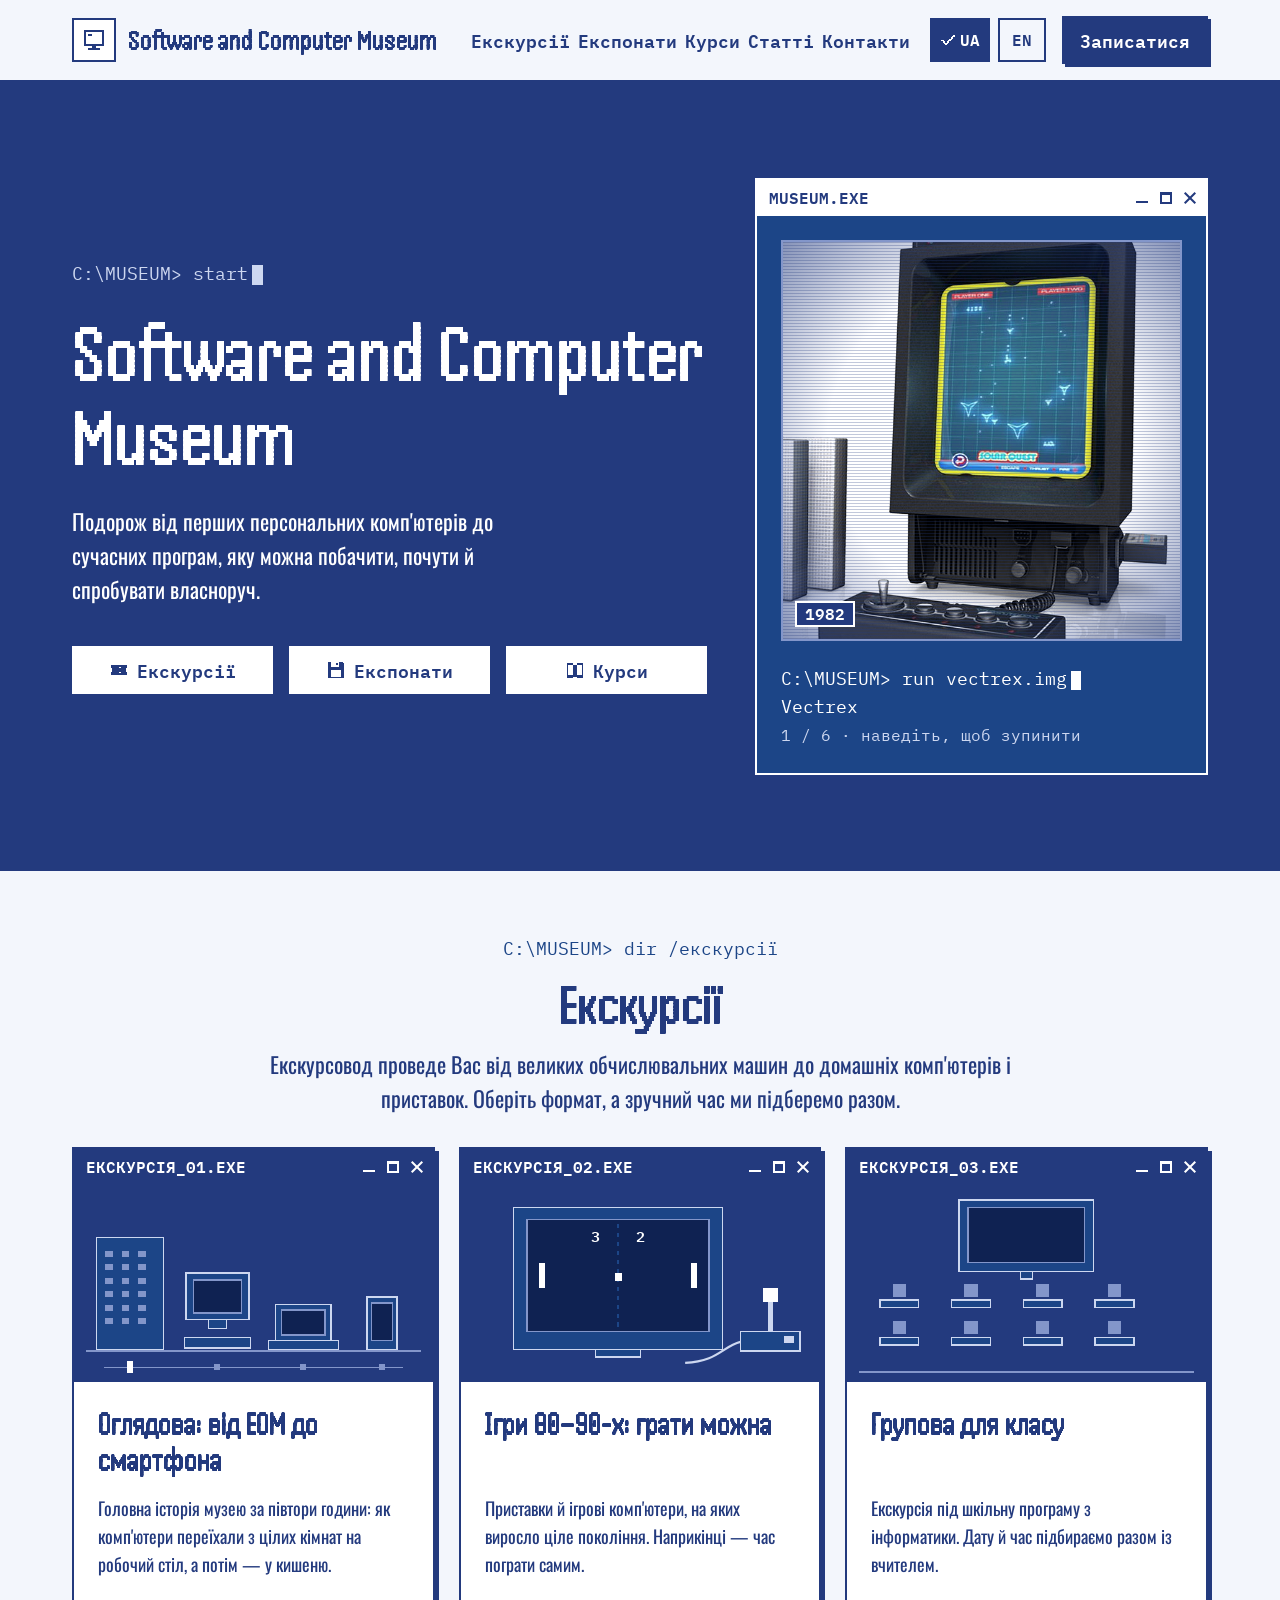
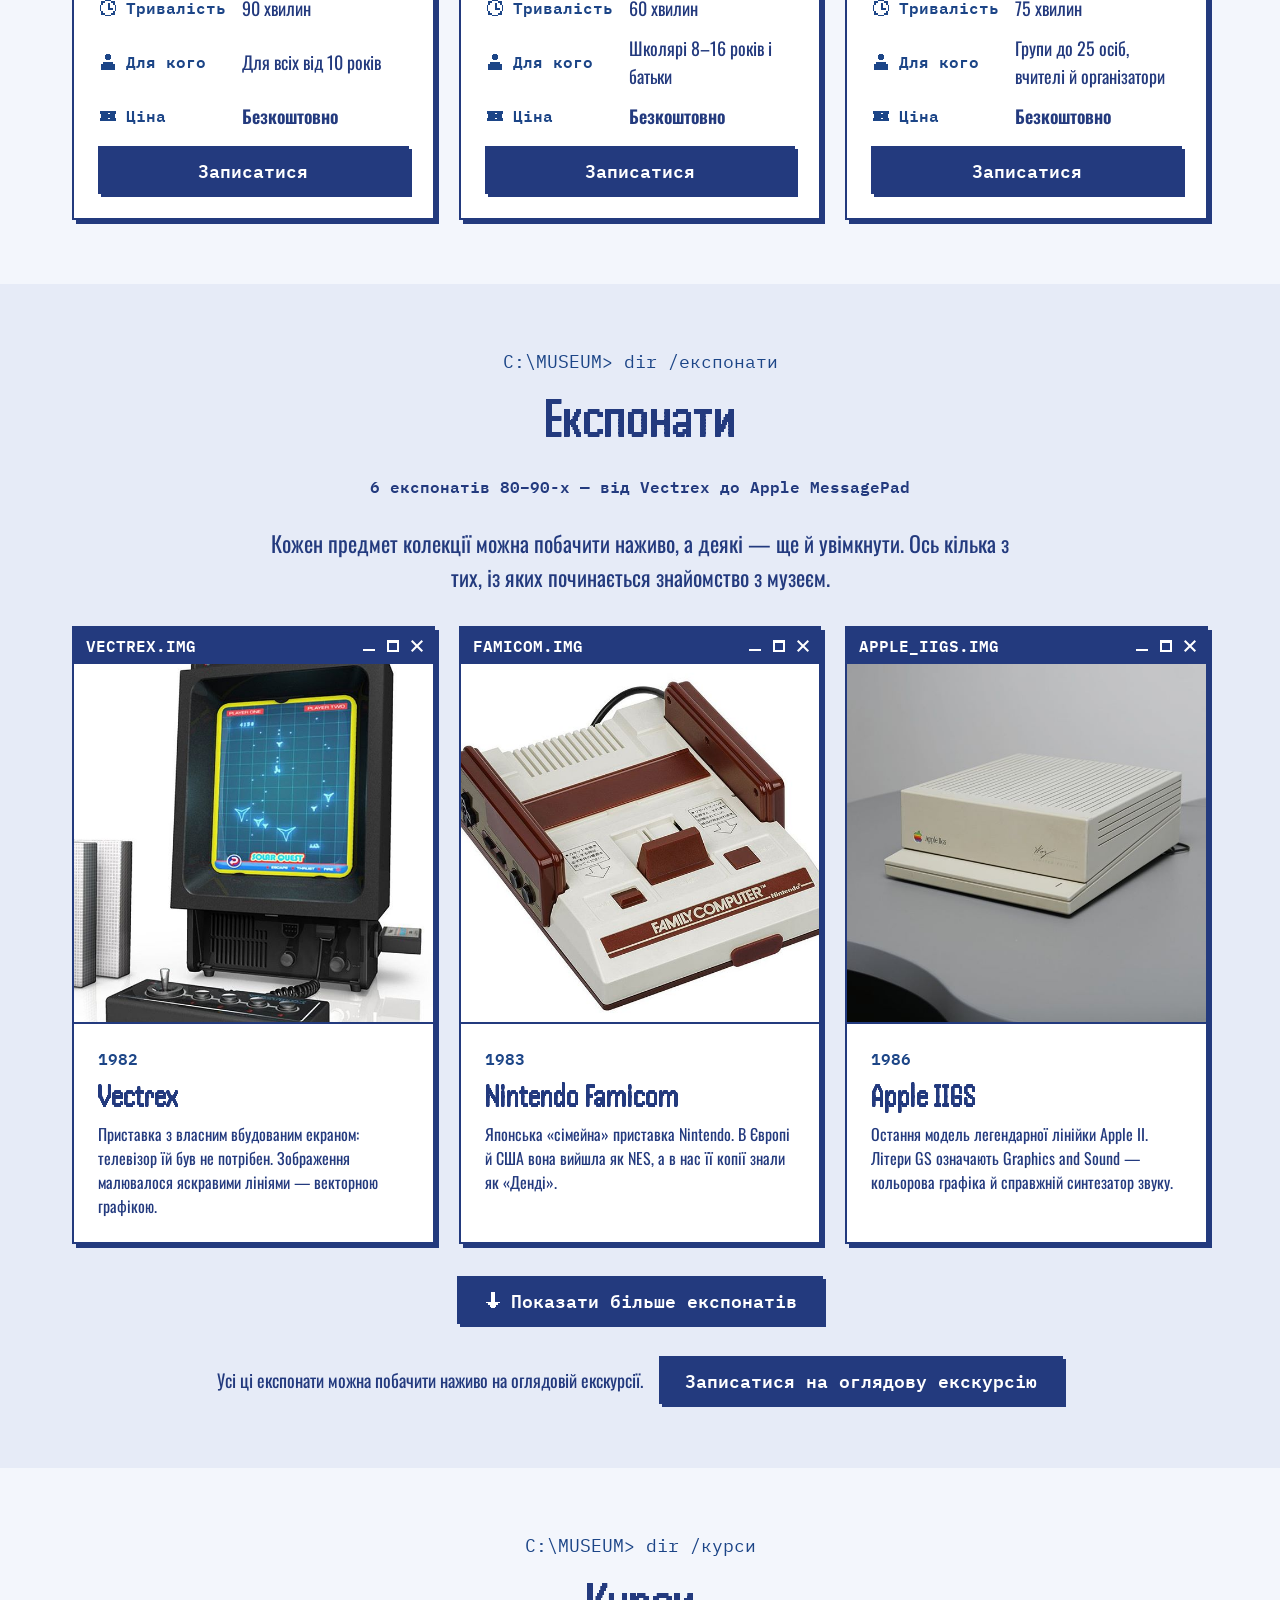
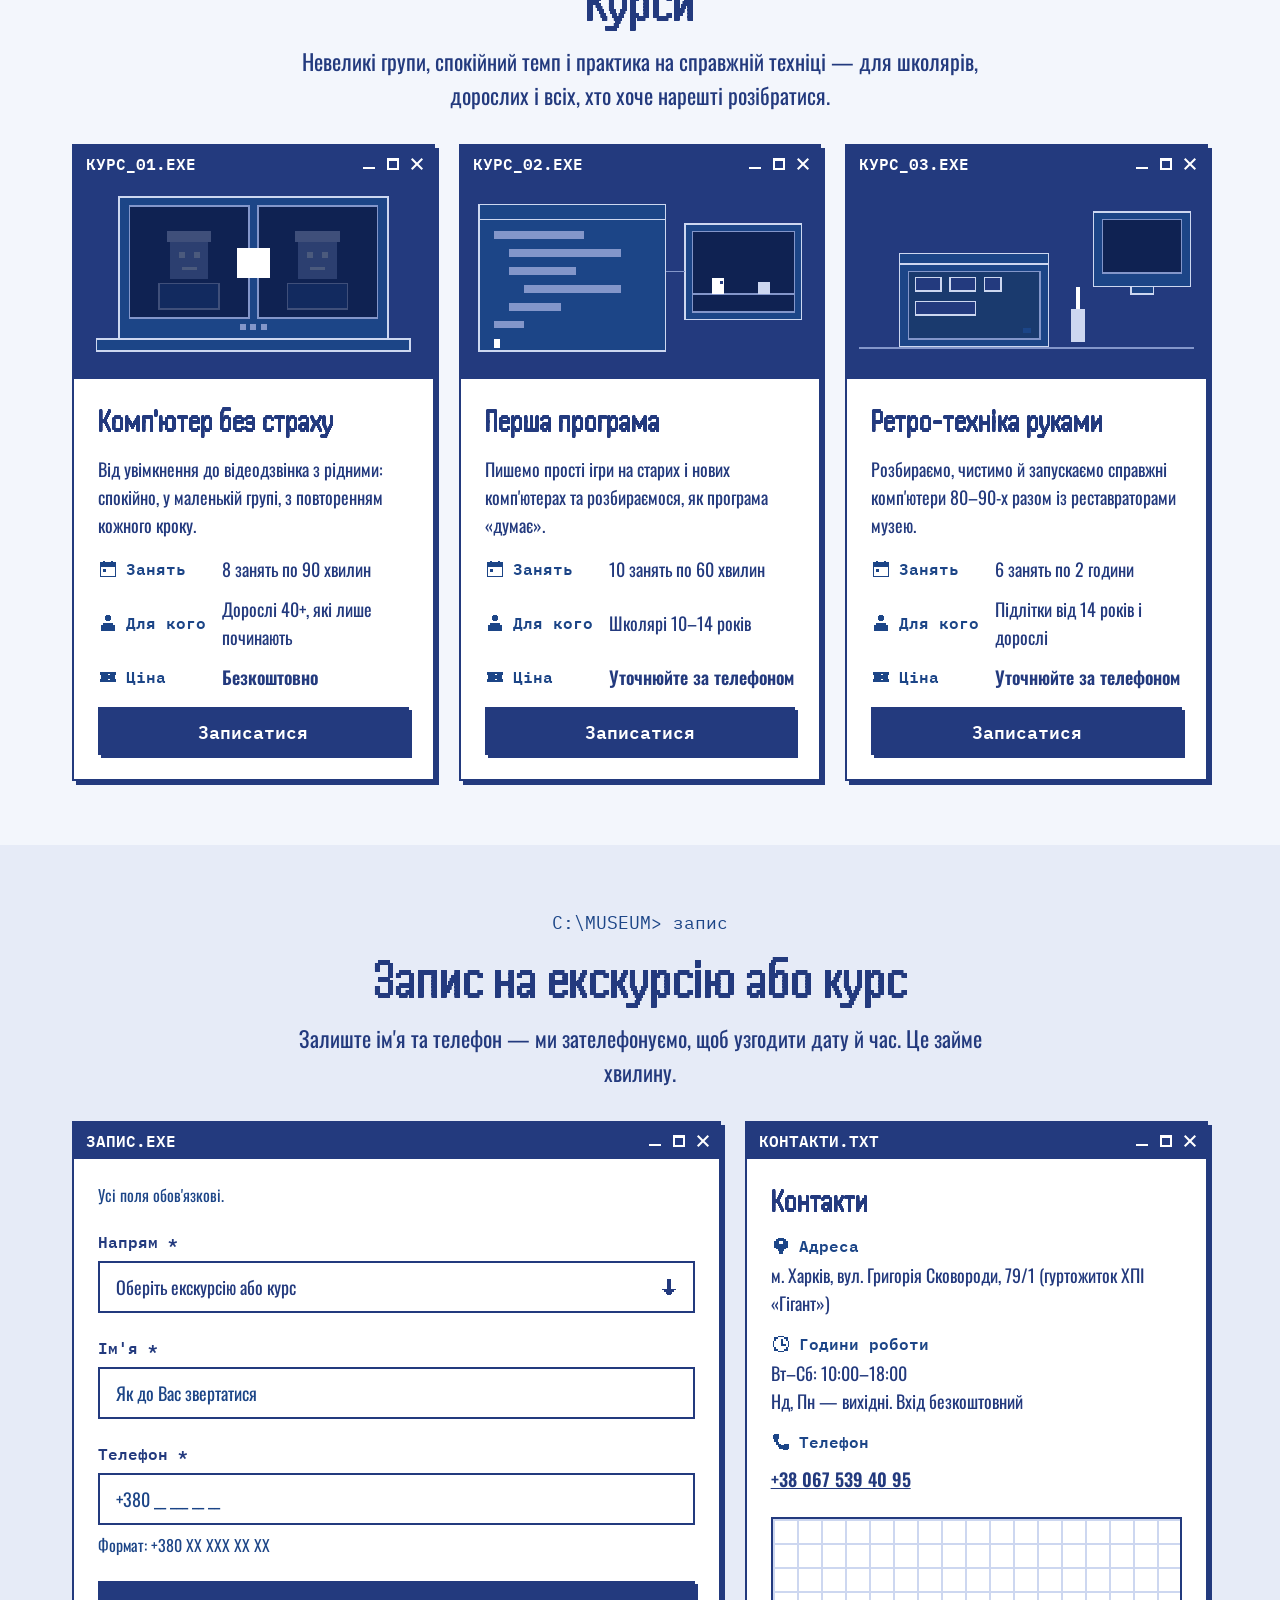
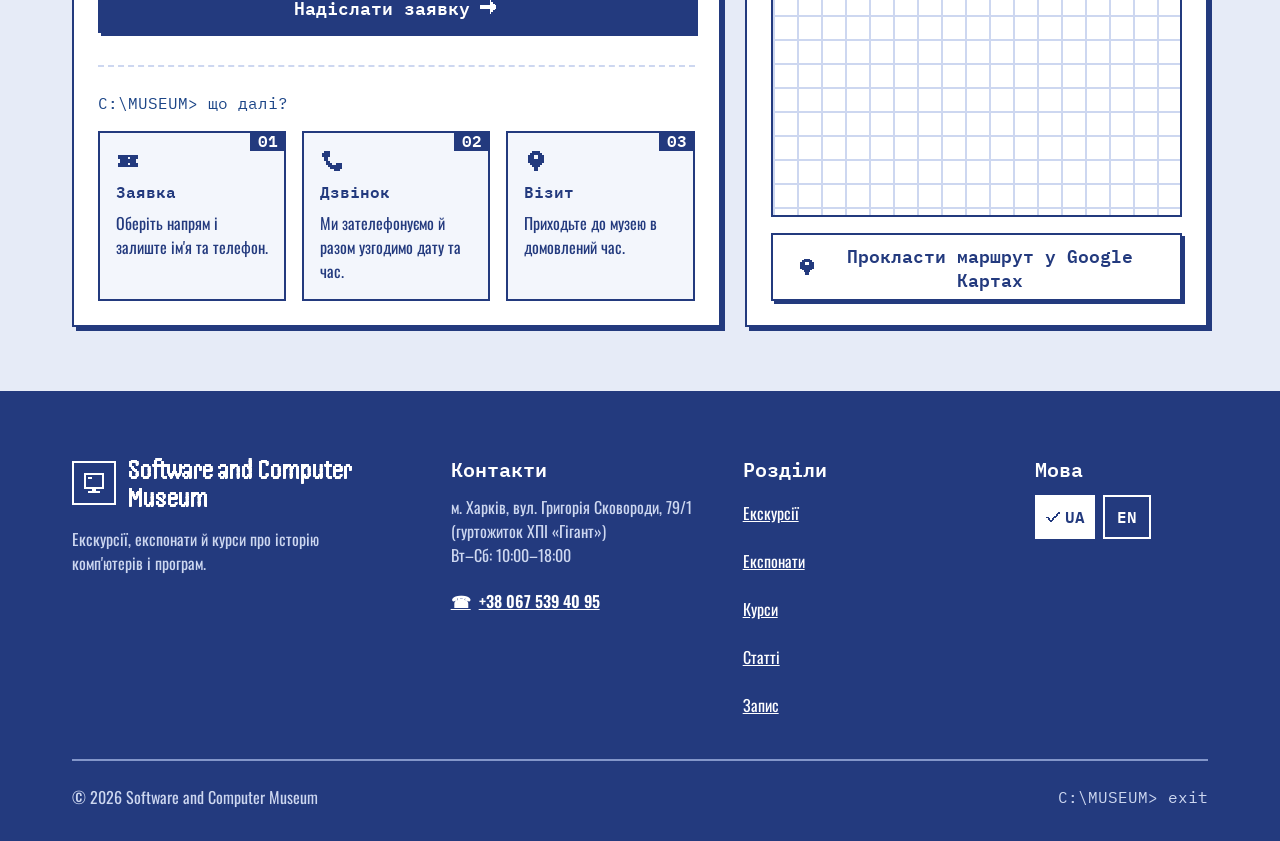
==== commit 89fe303f: "Показувати фото експонатів повністю, без обрізання Фото експонатів квадратні (640×640), тож рамки в " ====
--- a/index.html
+++ b/index.html
@@ -5,9 +5,9 @@
   <meta name="viewport" content="width=device-width, initial-scale=1">
   <title>Software and Computer Museum</title>
   <meta name="description" content="Екскурсії, експонати й курси про історію комп'ютерів і програм.">
-  <link rel="stylesheet" href="assets/css/fonts.css?v=20261114m">
-  <link rel="stylesheet" href="assets/css/tokens.css?v=20261114m">
-  <link rel="stylesheet" href="assets/css/site.css?v=20261114m">
+  <link rel="stylesheet" href="assets/css/fonts.css?v=20261114n">
+  <link rel="stylesheet" href="assets/css/tokens.css?v=20261114n">
+  <link rel="stylesheet" href="assets/css/site.css?v=20261114n">
 </head>
 <body id="top">
 
@@ -567,9 +567,9 @@
   </div>
 </footer>
 
-<script src="assets/js/content.uk.js?v=20261114m"></script>
-<script src="assets/js/content.en.js?v=20261114m"></script>
-<script src="assets/js/booking.js?v=20261114m"></script>
-<script src="assets/js/app.js?v=20261114m"></script>
+<script src="assets/js/content.uk.js?v=20261114n"></script>
+<script src="assets/js/content.en.js?v=20261114n"></script>
+<script src="assets/js/booking.js?v=20261114n"></script>
+<script src="assets/js/app.js?v=20261114n"></script>
 </body>
 </html>
--- a/assets/css/site.css
+++ b/assets/css/site.css
@@ -209,7 +209,7 @@
 }
 .decor-screen .ic { width: calc(var(--icon-xxl) * 2.5); height: calc(var(--icon-xxl) * 2.5); }
 /* «Екран» з фото експонатів: рядки розгортки, віньєтка, рік у кутку */
-.decor-screen { position: relative; overflow: hidden; height: auto; aspect-ratio: 4 / 3; background: var(--blue-700); }
+.decor-screen { position: relative; overflow: hidden; height: auto; aspect-ratio: 1 / 1; /* фото експонатів квадратні — показуємо повністю */ background: var(--blue-700); }
 .decor-img { position: absolute; inset: 0; width: 100%; height: 100%; object-fit: cover; display: block; filter: saturate(.85) contrast(1.05); }
 .decor-scan {
   position: absolute; inset: 0; pointer-events: none;
@@ -270,7 +270,7 @@
   overflow: hidden;
   color: var(--text);
 }
-.ph-photo { aspect-ratio: 4 / 3; border-bottom: var(--stroke) solid var(--border); }
+.ph-photo { aspect-ratio: 1 / 1; /* фото квадратні (640×640) — без обрізання */ border-bottom: var(--stroke) solid var(--border); }
 .ph-map { aspect-ratio: 16 / 10; border: var(--stroke) solid var(--border); }
 /* Справжні фото експонатів і карта */
 .ph-photo img, .ph-map iframe { position: absolute; inset: 0; width: 100%; height: 100%; display: block; border: 0; }
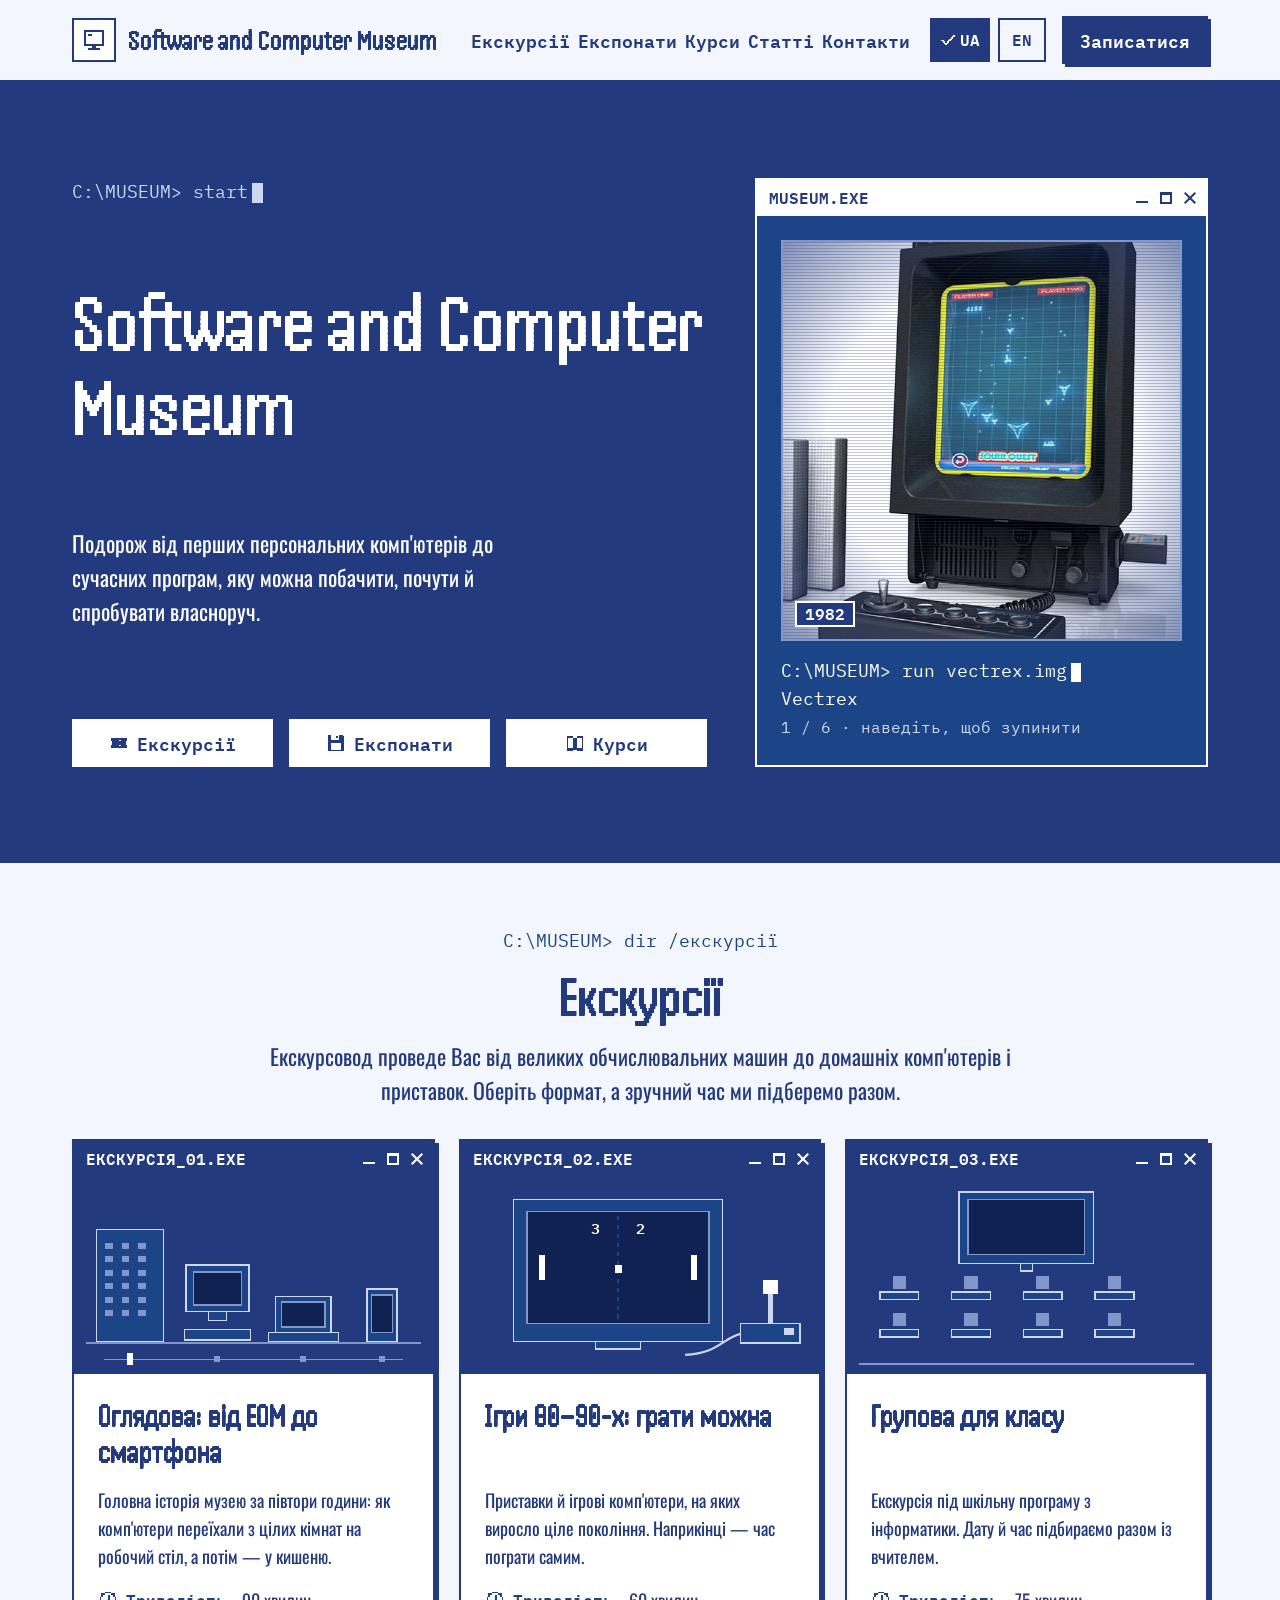
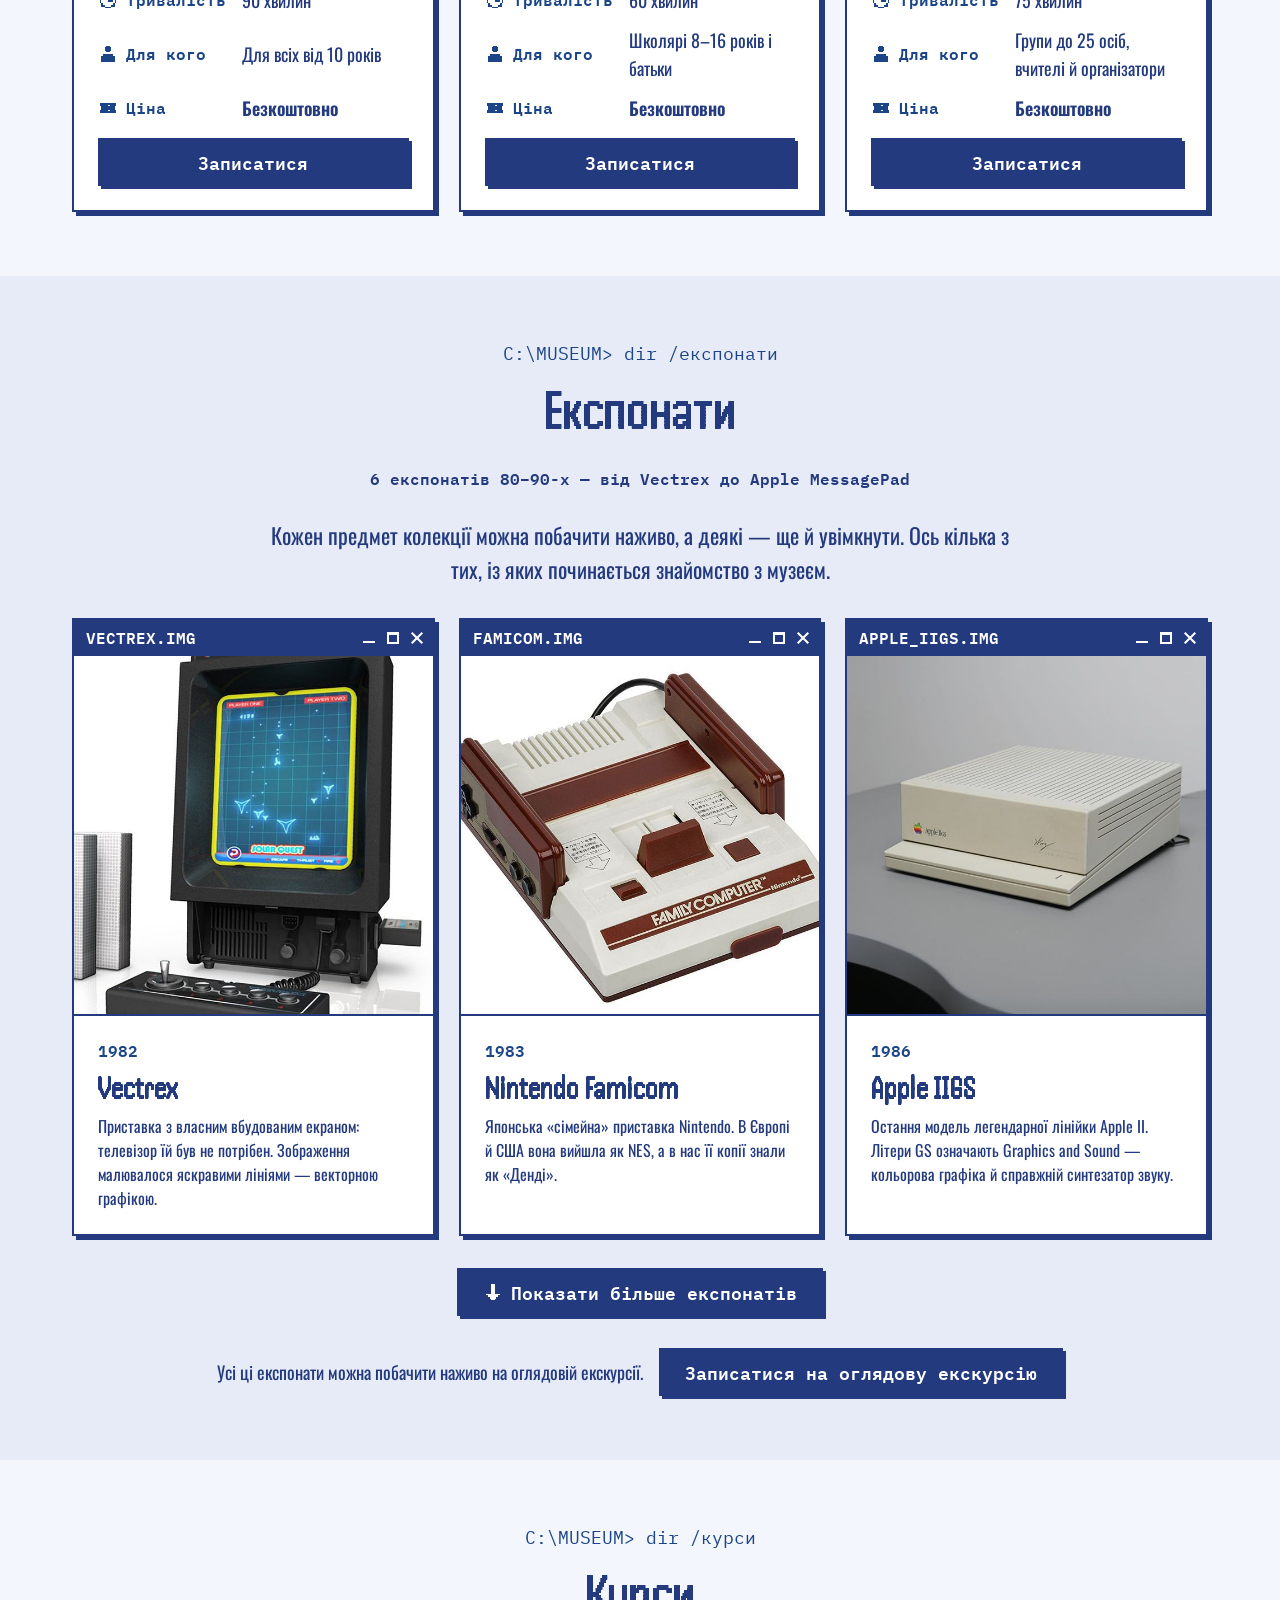
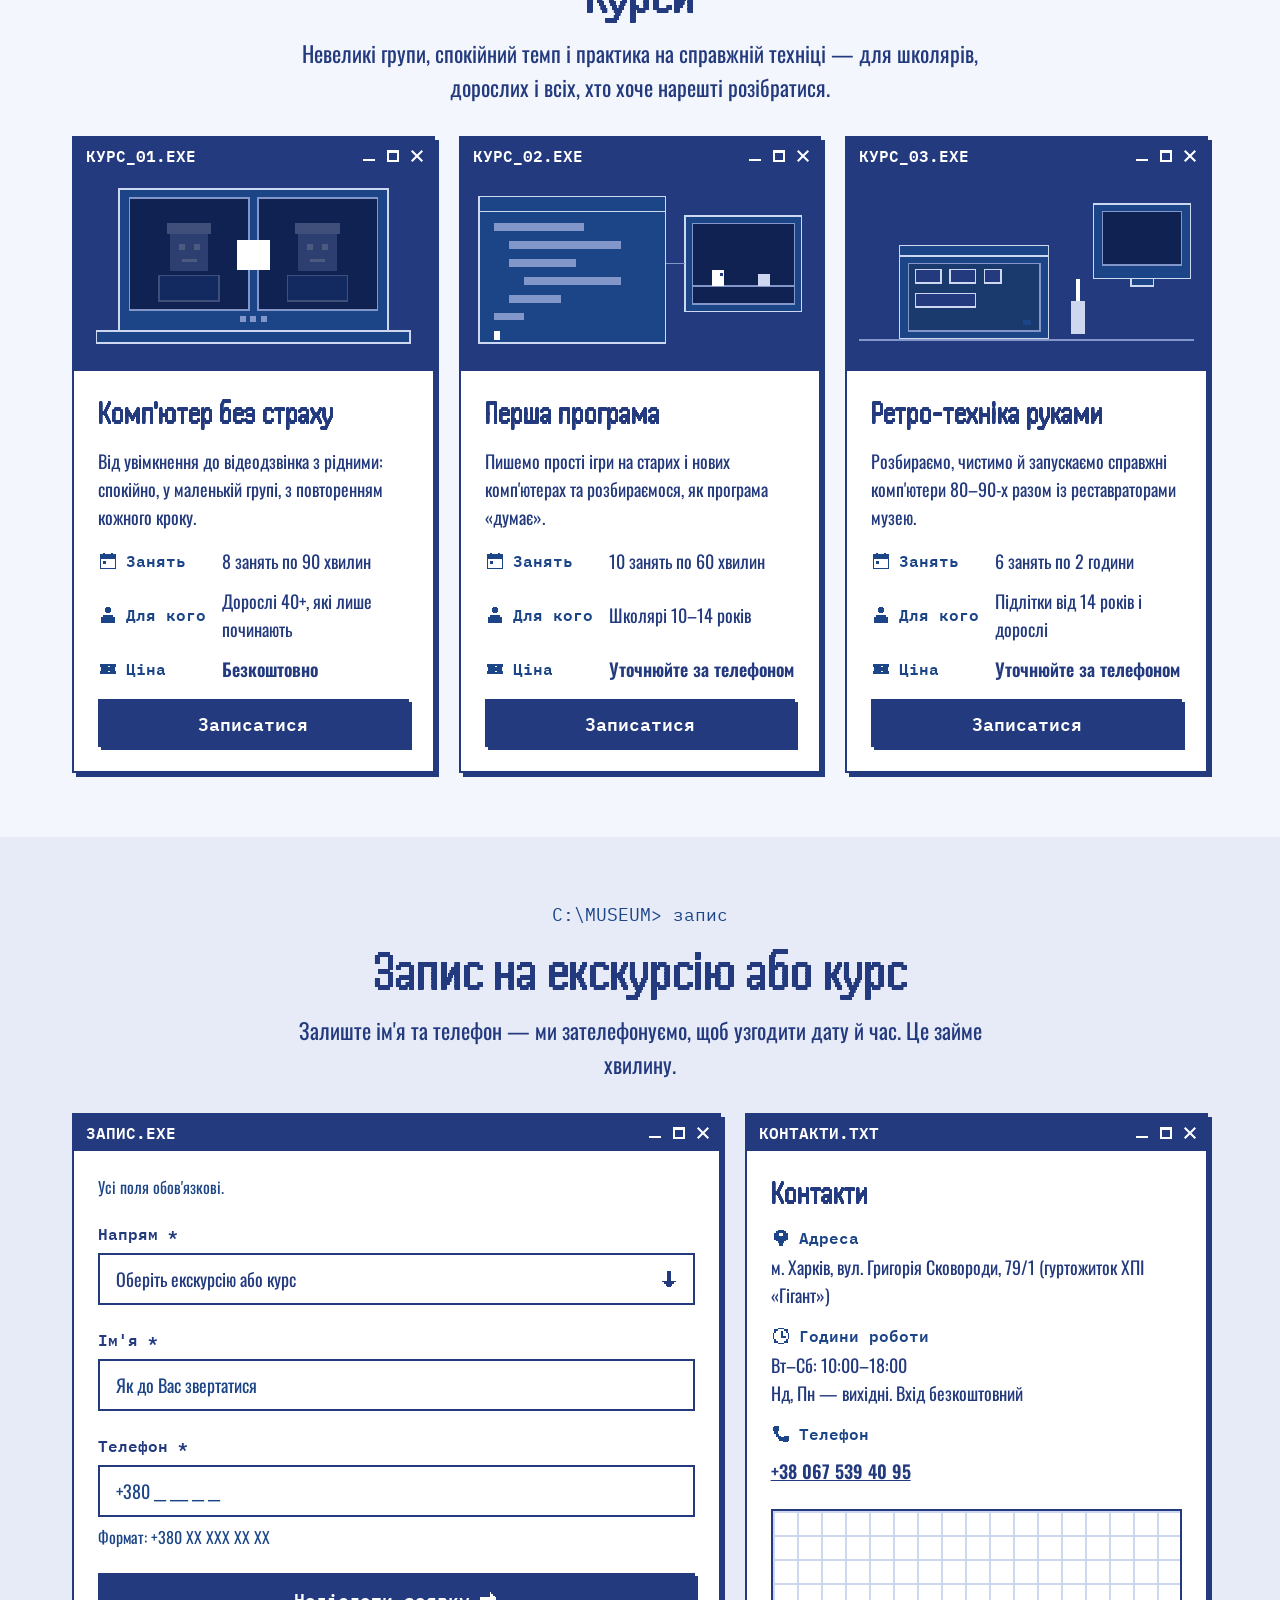
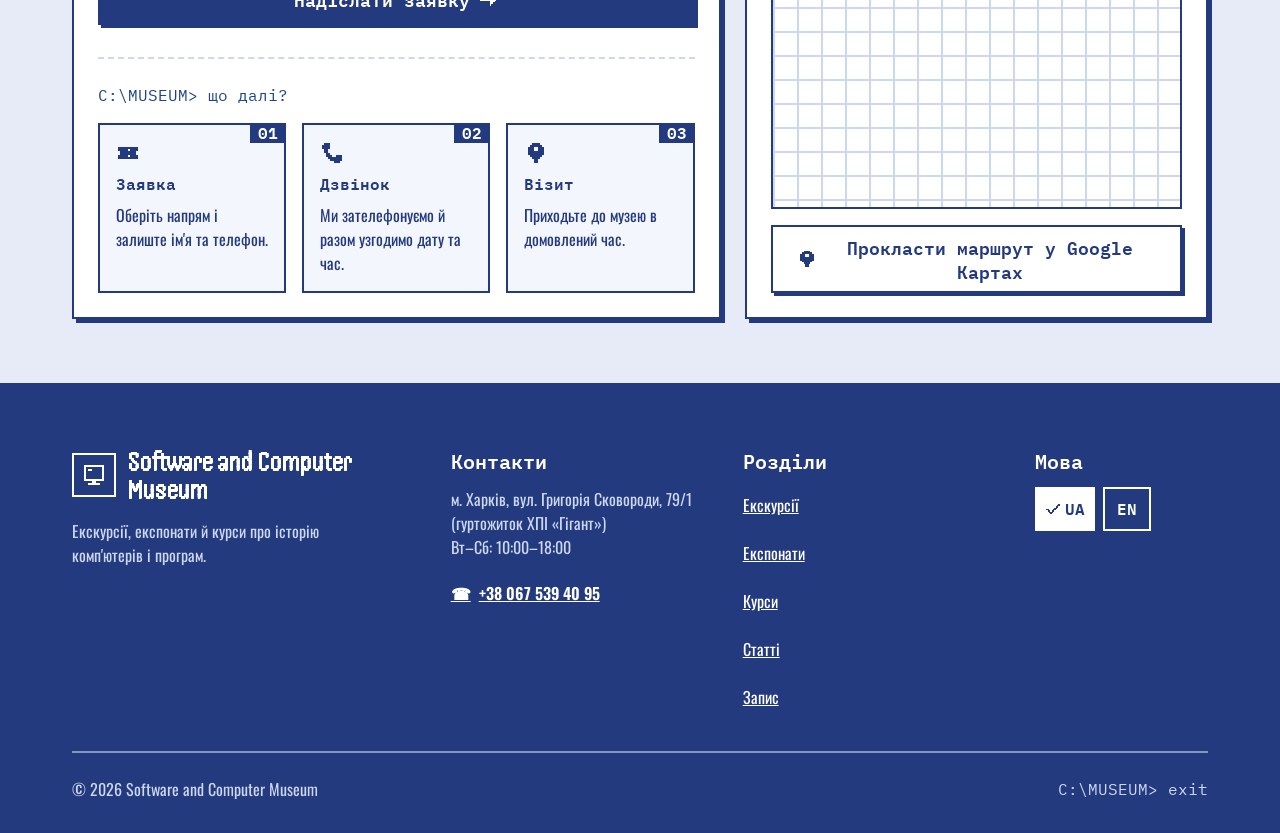
==== commit 9009721c: "Вирівняти головний екран і прибрати обрізання при наведенні Текст першого екрана і вікно MUSEUM.EXE " ====
--- a/index.html
+++ b/index.html
@@ -5,9 +5,9 @@
   <meta name="viewport" content="width=device-width, initial-scale=1">
   <title>Software and Computer Museum</title>
   <meta name="description" content="Екскурсії, експонати й курси про історію комп'ютерів і програм.">
-  <link rel="stylesheet" href="assets/css/fonts.css?v=20261114n">
-  <link rel="stylesheet" href="assets/css/tokens.css?v=20261114n">
-  <link rel="stylesheet" href="assets/css/site.css?v=20261114n">
+  <link rel="stylesheet" href="assets/css/fonts.css?v=20261114o">
+  <link rel="stylesheet" href="assets/css/tokens.css?v=20261114o">
+  <link rel="stylesheet" href="assets/css/site.css?v=20261114o">
 </head>
 <body id="top">
 
@@ -567,9 +567,9 @@
   </div>
 </footer>
 
-<script src="assets/js/content.uk.js?v=20261114n"></script>
-<script src="assets/js/content.en.js?v=20261114n"></script>
-<script src="assets/js/booking.js?v=20261114n"></script>
-<script src="assets/js/app.js?v=20261114n"></script>
+<script src="assets/js/content.uk.js?v=20261114o"></script>
+<script src="assets/js/content.en.js?v=20261114o"></script>
+<script src="assets/js/booking.js?v=20261114o"></script>
+<script src="assets/js/app.js?v=20261114o"></script>
 </body>
 </html>
--- a/assets/css/site.css
+++ b/assets/css/site.css
@@ -75,8 +75,8 @@
 .two { display: grid; grid-template-columns: minmax(0, 7fr) minmax(0, 5fr); gap: var(--space-6); align-items: start; }
 /* Запис і контакти — вікна однакової висоти */
 #booking .two { align-items: stretch; }
-.hero-grid { display: grid; grid-template-columns: minmax(0, 7fr) minmax(0, 5fr); gap: var(--space-12); align-items: center; }
-.hero-text { display: flex; flex-direction: column; gap: var(--space-6); }
+.hero-grid { display: grid; grid-template-columns: minmax(0, 7fr) minmax(0, 5fr); gap: var(--space-12); align-items: stretch; }
+.hero-text { display: flex; flex-direction: column; justify-content: space-between; gap: var(--space-6); } /* верх і низ тексту — на рівні вікна MUSEUM.EXE */
 .hero-text .lead { max-width: calc(var(--measure) * 0.6); }
 .hero-btns { display: grid; grid-template-columns: repeat(3, minmax(0, 1fr)); gap: var(--space-4); max-width: var(--actions-max); margin-top: var(--space-4); }
 .ftr-grid { display: grid; grid-template-columns: minmax(0, 4fr) minmax(0, 3fr) minmax(0, 3fr) minmax(0, 2fr); gap: var(--space-8); }
@@ -201,7 +201,7 @@
 .card p { margin: 0; }
 
 /* Декоративне вікно MUSEUM.EXE на першому екрані */
-.decor-body { display: flex; flex-direction: column; gap: var(--space-6); padding: var(--space-6); }
+.decor-body { display: flex; flex-direction: column; gap: var(--space-4); padding: var(--space-6); }
 .decor-screen {
   display: flex; align-items: center; justify-content: center;
   height: calc(var(--space-24) + var(--space-16) + var(--space-2));
@@ -514,7 +514,7 @@
 .card:hover .wctl span:last-child { transform: scale(1.2); }
 /* Фото експонатів плавно наближаються */
 .ph-photo img { transition: transform 450ms var(--ui-ease), filter 450ms var(--ui-ease); }
-.card-exhibit:hover .ph-photo img { transform: scale(1.06); }
+.card-exhibit:hover .ph-photo img { filter: brightness(1.06); } /* без збільшення — щоб фото не обрізалося */
 }
 
 /* Підвал: посилання з анімованим підкресленням і зсувом */
@@ -575,8 +575,8 @@
 .fig-ill.on .ill-toggle { background: var(--button); color: var(--button-text); }
 /* Фото: натисніть, щоб збільшити */
 .fig-zoom { display: block; width: 100%; padding: 0; border: 0; background: var(--blue-700); cursor: zoom-in; overflow: hidden; }
-.fig-zoom img { display: block; width: 100%; max-height: 520px; object-fit: contain; transition: transform 450ms var(--ui-ease); }
-@media (hover: hover) { .fig-zoom:hover img { transform: scale(1.03); } }
+.fig-zoom img { display: block; width: 100%; max-height: 520px; object-fit: contain; transition: filter 300ms; }
+@media (hover: hover) { .fig-zoom:hover img { filter: brightness(1.06); } }
 .lightbox { max-width: min(96vw, 1400px); max-height: 96vh; padding: 0; border: var(--stroke) solid var(--white); background: var(--blue-700); color: var(--white); box-shadow: var(--shadow-window); }
 .lightbox::backdrop { background: rgba(35, 58, 126, .85); }
 .lightbox img { display: block; max-width: 100%; max-height: calc(96vh - 64px); margin: 0 auto; }
@@ -744,8 +744,8 @@
 
 /* Обкладинки карток статей: ілюстрація «вмикається», коли наводите на картку */
 .card-cover { border-bottom: var(--stroke) solid var(--border); background: var(--blue-700); overflow: hidden; }
-.card-cover .ill-art { transition: transform 450ms var(--ui-ease); }
-@media (hover: hover) { .card:hover .card-cover .ill-art { transform: scale(1.04); } }
+.card-cover .ill-art { transition: filter 300ms; }
+@media (hover: hover) { .card:hover .card-cover .ill-art { filter: brightness(1.12); } }
 
 /* Фото експонатів збільшуються по кліку */
 .ph-photo.zoomable { cursor: zoom-in; }
